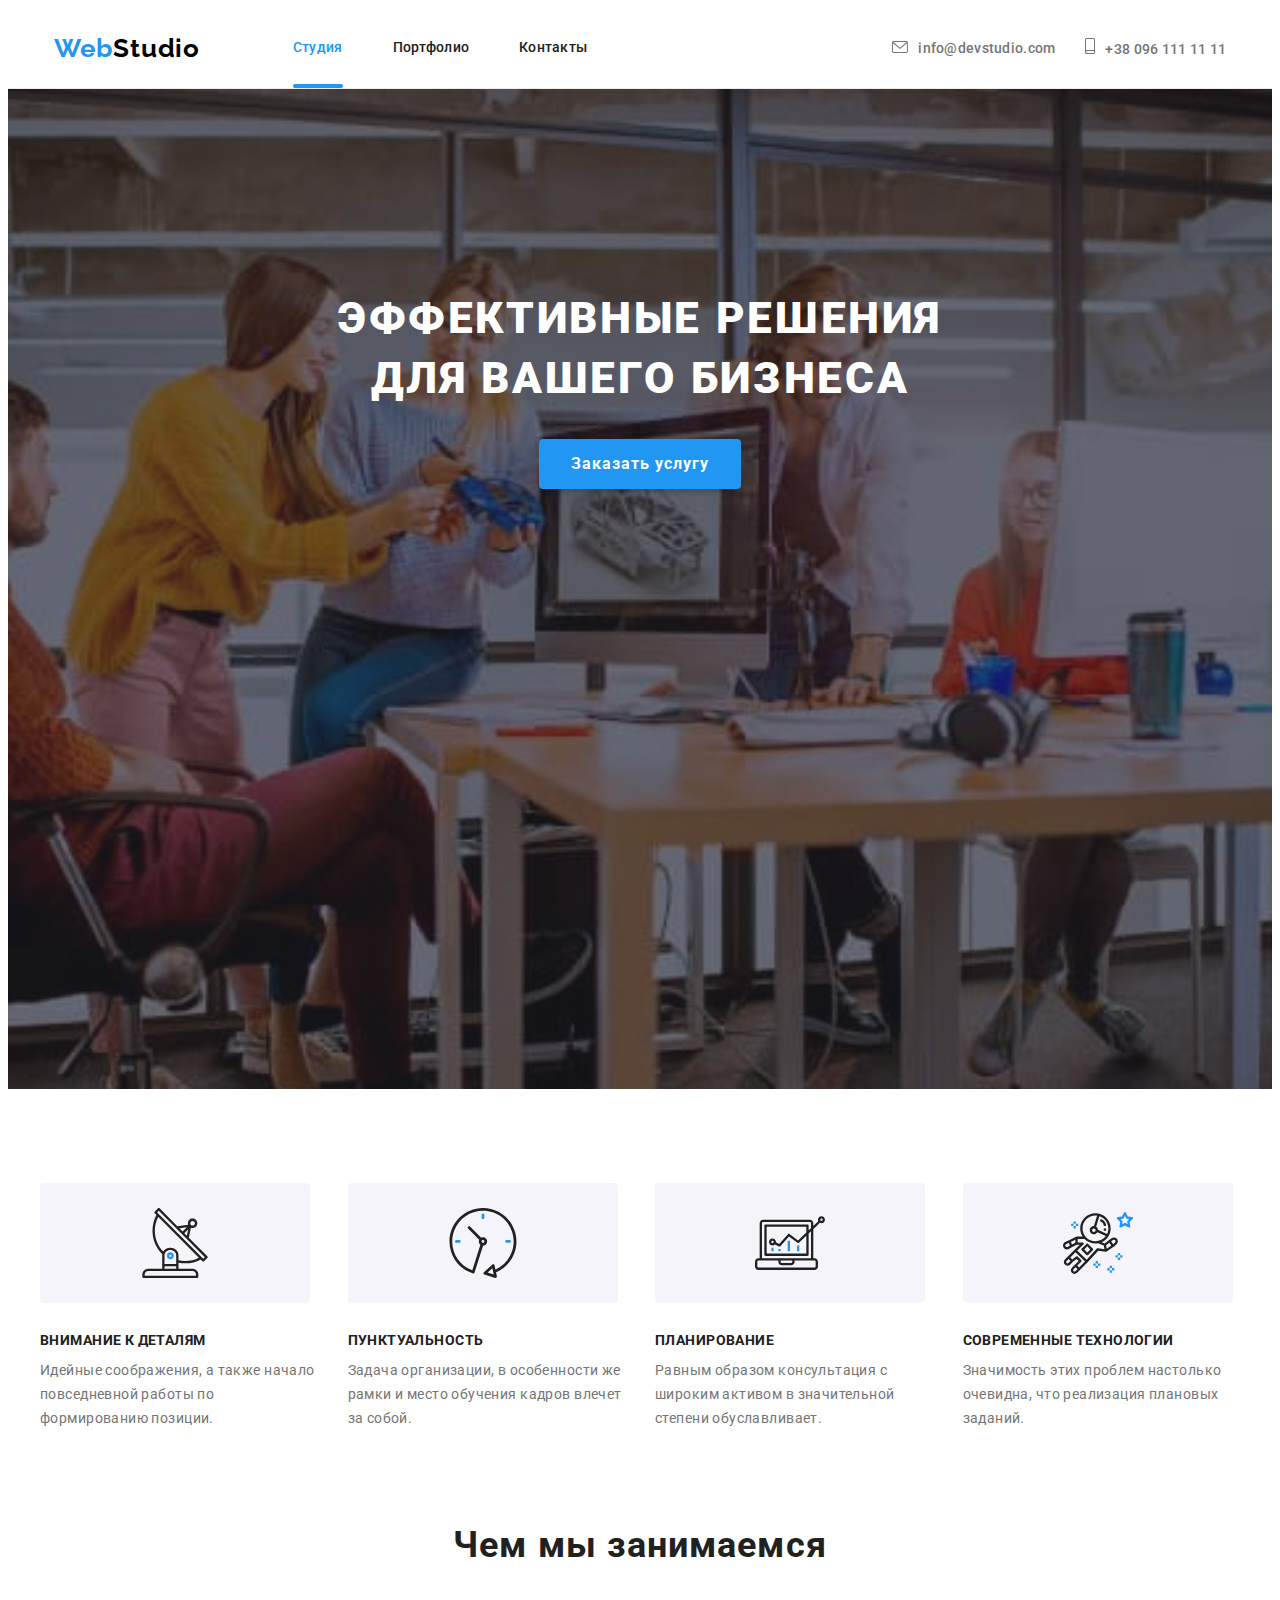
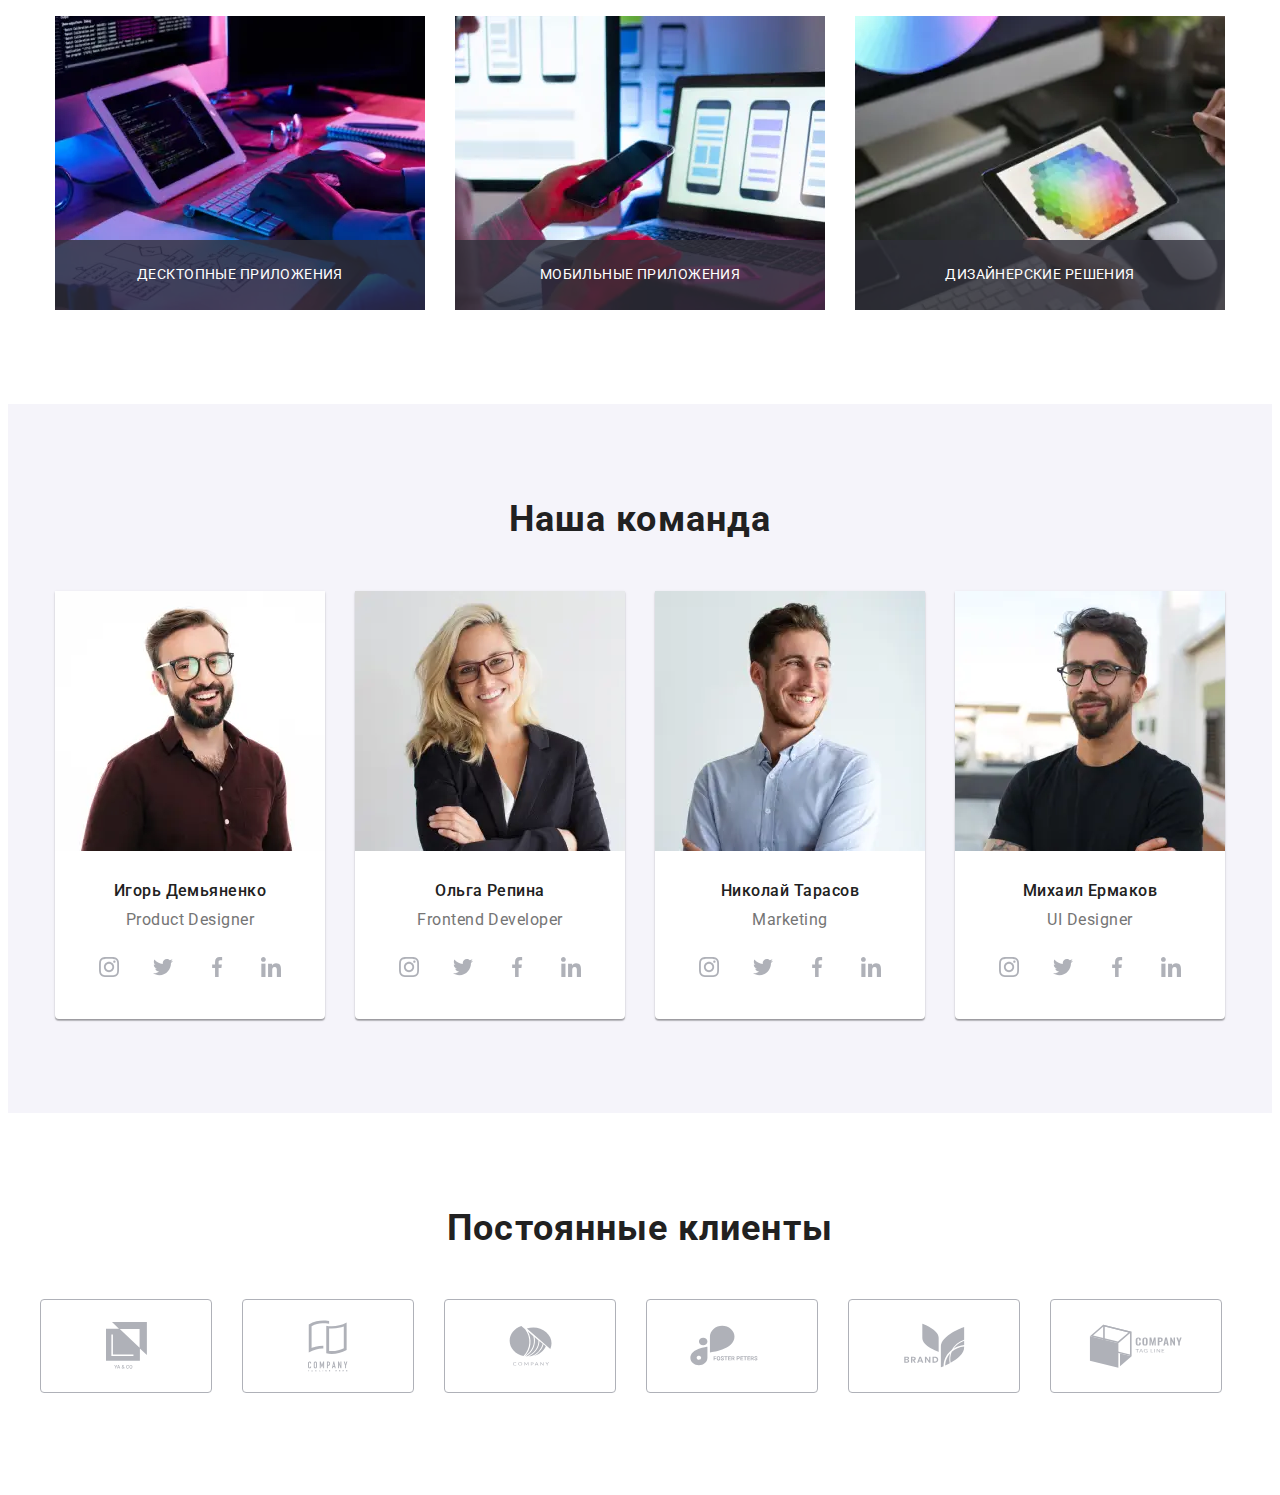
==== index.html @ 7f952da9 "Добавляет адаптационную верстку" ====
<!DOCTYPE html>
<html lang="ru">

<head>
    <meta charset="UTF-8">
    <meta http-equiv="X-UA-Compatible" content="IE=edge">
    <meta name="viewport" content="width=device-width, initial-scale=1.0">
    <title>Webstudio</title>
    <link rel="stylesheet" href="https://cdnjs.cloudflare.com/ajax/libs/modern-normalize/1.0.0/modern-normalize.min.css"
        integrity="sha512-ISS7cAi1PEhQ8jnbJpJZMd29NlhNj4AWYyLOSp2CE/CsHxTCu+r+t0D2yoJudVrd0/8fTVPUVDzY5Tvli75u/g=="
        crossorigin="anonymous" />
    <link rel="stylesheet" href="https://cdnjs.cloudflare.com/ajax/libs/animate.css/4.1.1/animate.min.css" />
    <link rel="preconnect" href="https://fonts.gstatic.com">
    <link
        href="https://fonts.googleapis.com/css2?family=Raleway:wght@700&family=Roboto:wght@400;500;700;900&display=swap"
        rel="stylesheet">
    <link rel="stylesheet" href="./css/main.min.css">
</head>

<body>
    <header class="header">
        <!-- Navigation section -->
        <div class="container header__container flex-component">
            <nav class="header__nav">
                <a class="logo header__logo header__logo_margin_right link" lang="en" href="./index.html">Web<span
                        class="header__logo_color">Studio</span></a>

                <ul class="menu flex-component list">
                    <li class="menu__item"><a class="menu__link link current" href="./index.html">Студия</a></li>
                    <li class="menu__item"><a class="menu__link link" href="./portfolio.html">Портфолио</a></li>
                    <li class="menu__item"><a class="menu__link link" href="">Контакты</a></li>
                </ul>
            </nav>
            <button type="button" class="header__mobile-menu-btn" data-menu-button>
                <svg class="header__mobile-menu-icon">
                    <use href="./images/icons.svg/symbol-defs.svg#icon-menu-mobl"></use>
                </svg>
            </button>

            <!-- Contact section -->
            <ul class="contacts header__contacts list">
                <li class="contacts__list"><a class="contacts__link header__contacts-link link"
                        href="mailto:info@devstudio.com">
                        <svg class="contacts__icon contacts__icon-email_size">
                            <use href="./images/icons.svg/symbol-defs.svg#envelope-icon"></use>
                        </svg>info@devstudio.com</a></li>
                <li class="contacts__list"><a class="contacts__link header__contacts-link link"
                        href="tel:+380961111111">
                        <svg class="contacts__icon contacts__icon-tel_size" width="10" height="16">
                            <use href="./images/icons.svg/symbol-defs.svg#smartphone"></use>
                        </svg>+38 096 111 11 11</a></li>
            </ul>
        </div>

        <!-- Mobile menu section -->
        <div class="mobile-menu" data-menu>
            <div class="container mobile-menu__container">
                <button type="button" class="mobile-menu__close-btn" data-menu-close>
                    <svg class="mobile-menu__icon-close">
                        <use href="./images/icons.svg/symbol-defs.svg#close-mobl-menu"></use>
                    </svg>
                </button>

                <ul class="mobile-menu__nav list">
                    <li class="mobile-menu__item"><a href=""
                            class="mobile-menu__link mobile-menu__link-current ">Студия</a></li>
                    <li class="mobile-menu__item"><a href="./portfolio.html" class="mobile-menu__link">Портфолио</a>
                    </li>
                    <li class="mobile-menu__item"><a href="" class="mobile-menu__link">Контакты</a></li>
                </ul>

                <ul class="mobile-menu__contacts list">
                    <li class="mobile-menu__contacts-item ">
                        <a href="tel:+380961111111" class="mobile-menu__contacts-link link">+38 096
                            111 11 11</a>
                    </li>
                    <li class="mobile-menu__contacts-item mobile-menu__email">
                        <a href="mailto:info@devstudio.com"
                            class="mobile-menu__contacts-link mobile-menu__email link">info@devstudio.com</a>
                    </li>
                </ul>

                <ul class="mobile-menu__social-list list">
                    <li class="mobile-menu__social-item">
                        <a href="" class="mobile-menu__social-links mobile-menu__instagram link">Instagram</a>
                    </li>
                    <li class="mobile-menu__social-item">
                        <a href="" class="mobile-menu__social-links mobile-menu__twitter link ">Twitter</a>
                    </li>
                    <li class="mobile-menu__social-item">
                        <a href="" class="mobile-menu__social-links mobile-menu__facebook link">Facebook</a>
                    </li>
                    <li class="mobile-menu__social-item">
                        <a href="" class="mobile-menu__social-links link">Linkedin</a>
                    </li>
                </ul>
            </div>
        </div>
    </header>

    <main>
        <!-- Hero section -->
        <section class="hero hero-background">
            <div class="container hero__container flex-component">
                <h1 class="hero__title">Эффективные решения для вашего бизнеса</h1>

                <button class="modal-btn buttons hero__modal-btn_margin_top" data-modal-open>Заказать услугу</button>
            </div>
        </section>

        <!-- Advantages section -->
        <section class="advantages section">
            <div class="container">
                <h2 class="visually-hidden">Преимущества</h2>

                <ul class="advantages__list  list">
                    <li class="advantages__item">
                        <div class="advantages__icon-box flex-component">
                            <svg class="advantages__icon">
                                <use href="./images/icons.svg/symbol-defs.svg#antenna-icon"></use>
                            </svg>
                        </div>

                        <h3 class="advantages__suptitle title_color">Внимание к деталям</h3>
                        <p class="advantages__text">Идейные соображения, а также начало повседневной работы по
                            формированию позиции.</p>
                    </li>
                    <li class="advantages__item">
                        <div class="advantages__icon-box flex-component">
                            <svg class="advantages__icon">
                                <use href="./images/icons.svg/symbol-defs.svg#clock"></use>
                            </svg>
                        </div>

                        <h3 class="advantages__suptitle title_color">Пунктуальность</h3>
                        <p class="advantages__text">Задача организации, в особенности же рамки и место обучения кадров
                            влечет за собой.</p>
                    </li>
                    <li class="advantages__item">
                        <div class="advantages__icon-box flex-component">
                            <svg class="advantages__icon">
                                <use href="./images/icons.svg/symbol-defs.svg#diagram"></use>
                            </svg>
                        </div>

                        <h3 class="advantages__suptitle title_color">Планирование</h3>
                        <p class="advantages__text">Равным образом консультация с широким активом в значительной степени
                            обуславливает.</p>
                    </li>
                    <li class="advantages__item">
                        <div class="advantages__icon-box flex-component">
                            <svg class="advantages__icon">
                                <use href="./images/icons.svg/symbol-defs.svg#astronaut"></use>
                            </svg>
                        </div>

                        <h3 class="advantages__suptitle title_color">Современные технологии</h3>
                        <p class="advantages__text">Значимость этих проблем настолько очевидна, что реализация плановых
                            заданий.</p>
                    </li>
                </ul>
            </div>
        </section>

        <!-- Task section -->
        <section class="task desktop-only task_padding_bottom">
            <div class="container">
                <h2 class="title title_color desktop-title">Чем мы занимаемся</h2>

                <ul class="task__list list">
                    <li class="task__item margins-right">
                        <picture>
                            <source srcset="./images/tasks/task-1.webp 1x, ./images/tasks/task-1@2x.webp 2x"
                                media="(min-width: 1200px)" type="image/webp">
                            <source srcset="./images/tasks/task-1.jpg 1x, ./images/tasks/task-1@2x.jpg 2x"
                                media="(min-width: 1200px)">
                                <img src="./images/tasks/task-1.jpg" alt="Чем мы занимаемся">
                        </picture>
                        
                        <div class="task__thumb flex-component">
                            <p class="task__thumb-description">Десктопные приложения</p>
                        </div>
                    </li>
                    <li class="task__item margins-right">
                        <picture>
                            <source srcset="./images/tasks/task-2.webp 1x, ./images/tasks/task-2@2x.webp 2x" media="(min-width: 1200px)"
                                type="image/webp">
                            <source srcset="./images/tasks/task-2.jpg 1x, ./images/tasks/task-2@2x.jpg 2x" media="(min-width: 1200px)">
                            <img src="./images/tasks/task-2.jpg" alt="Чем мы занимаемся">
                        </picture>
                        <div class="task__thumb flex-component">
                            <p class="task__thumb-description">Мобильные приложения</p>
                        </div>
                    </li>
                    <li class="task__item margins-right">
                        <picture>
                            <source srcset="./images/tasks/task-3.webp 1x, ./images/tasks/task-3@2x.webp 2x" media="(min-width: 1200px)"
                                type="image/webp">
                            <source srcset="./images/tasks/task-3.jpg 1x, ./images/tasks/task-3@2x.jpg 2x" media="(min-width: 1200px)">
                            <img src="./images/tasks/task-3.jpg" alt="Чем мы занимаемся">
                        </picture>
                        <div class="task__thumb flex-component">
                            <p class="task__thumb-description">Дизайнерские решения</p>
                        </div>
                    </li>
                </ul>
            </div>
        </section>

        <!-- Our team section -->
        <section class="team section">
            <div class="container">
                <h2 class="title title_color team__title_margin_botom desktop-title">Наша команда</h2>

                <ul class="team__list flex-component list">
                    <li class="team__item">
                        <picture>
                            <source srcset="./images/our-team/team-desktop-1.webp 1x, ./images/our-team/team-desktop-1@2x.webp 2x"
                                media="(min-width: 1200px)" type="image/webp">
                            <source srcset="./images/our-team/team-desktop-1.jpg 1x, ./images/our-team/team-desktop-1@2x.jpg 2x"
                                media="(min-width: 1200px)">
                            <source srcset="./images/our-team/team-tablet/team-tablet-1.webp 1x, ./images/our-team/team-tablet/team-tablet-1@2x.webp 2x"
                                media="(min-width: 768px)" type="image/webp">
                            <source srcset="./images/our-team/team-tablet/team-tablet-1.jpg 1x, ./images/our-team/team-tablet/team-tablet-1@2x.jpg 2x"
                                media="(min-width: 768px)">
                            <source srcset="./images/our-team/team-mobile/our-team-mobile-1.webp 1x, ./images/our-team/team-mobile/our-team-mobile-1@2x.webp 2x"
                                media="(min-width: 480px)" type="image/webp">
                            <source srcset="./images/our-team/team-mobile/our-team-mobile-1.jpg 1x, ./images/our-team/team-mobile/our-team-mobile-1@2x.jpg 2x"
                                media="(min-width: 480px)">
                            <img src="./images/our-team/team-desktop-1.jpg" class="team__picture-size" alt="Наша команда">
                        </picture>
                        <div class="team__card-description-box">
                            <h3 class="team__suptitle title_color team__text">Игорь Демьяненко</h3>
                            <p class="team__description team__text" lang="en">Product Designer</p>

                            <ul class="social-list team__social-list_margin flex-component">
                                <li class="social-list__item">
                                    <a href="" class="social-list__link flex-component link">
                                        <svg class="social-list__icon" width="20px" height="20px">
                                            <use href="./images/icons.svg/symbol-defs.svg#instagram"></use>
                                        </svg>
                                    </a>
                                </li>
                                <li class="social-list__item">
                                    <a href="" class="social-list__link flex-component link">
                                        <svg class="social-list__icon">
                                            <use href="./images/icons.svg/symbol-defs.svg#twitter"></use>
                                        </svg>
                                    </a>
                                </li>
                                <li class="social-list__item">
                                    <a href="" class="social-list__link flex-component link">
                                        <svg class="social-list__icon" width="20px" height="20px">
                                            <use href="./images/icons.svg/symbol-defs.svg#facebook"></use>
                                        </svg>
                                    </a>
                                </li>
                                <li class="social-list__item">
                                    <a href="" class="social-list__link flex-component link">
                                        <svg class="social-list__icon" width="20px" height="20px">
                                            <use href="./images/icons.svg/symbol-defs.svg#linkedin"></use>
                                        </svg>
                                    </a>
                                </li>
                            </ul>
                        </div>
                    </li>
                    <li class="team__item">
                        <picture>
                            <source srcset="./images/our-team/team-desktop-2.webp 1x, ./images/our-team/team-desktop-2@2x.webp 2x"
                                media="(min-width: 1200px)" type="image/webp">
                            <source srcset="./images/our-team/team-desktop-2.jpg 1x, ./images/our-team/team-desktop-2@2x.jpg 2x"
                                media="(min-width: 1200px)">
                            <source
                                srcset="./images/our-team/team-tablet/team-tablet-2.webp 1x, ./images/our-team/team-tablet/team-tablet-2@2x.webp 2x"
                                media="(min-width: 768px)" type="image/webp">
                            <source
                                srcset="./images/our-team/team-tablet/team-tablet-2.jpg 1x, ./images/our-team/team-tablet/team-tablet-2@2x.jpg 2x"
                                media="(min-width: 768px)">
                            <source
                                srcset="./images/our-team/team-mobile/our-team-mobile-2.webp 1x, ./images/our-team/team-mobile/our-team-mobile-2@2x.webp 2x"
                                media="(min-width: 480px)" type="image/webp">
                            <source
                                srcset="./images/our-team/team-mobile/our-team-mobile-2.jpg 1x, ./images/our-team/team-mobile/our-team-mobile-2@2x.jpg 2x"
                                media="(min-width: 480px)">
                            <img src="./images/our-team/team-desktop-2.jpg" class="team__picture-size" alt="Наша команда">
                        </picture>
                        <div class="team__card-description-box">
                            <h3 class="team__suptitle title_color team__text">Ольга Репина</h3>
                            <p class="team__description team__text" lang="en">Frontend Developer</p>

                            <ul class="social-list team__social-list_margin flex-component">
                                <li class="social-list__item">
                                    <a href="" class="social-list__link flex-component link">
                                        <svg class="social-list__icon" width="20px" height="20px">
                                            <use href="./images/icons.svg/symbol-defs.svg#instagram"></use>
                                        </svg>
                                    </a>
                                </li>
                                <li class="social-list__item">
                                    <a href="" class="social-list__link flex-component link">
                                        <svg class="social-list__icon">
                                            <use href="./images/icons.svg/symbol-defs.svg#twitter"></use>
                                        </svg>
                                    </a>
                                </li>
                                <li class="social-list__item">
                                    <a href="" class="social-list__link flex-component linkk">
                                        <svg class="social-list__icon" width="20px" height="20px">
                                            <use href="./images/icons.svg/symbol-defs.svg#facebook"></use>
                                        </svg>
                                    </a>
                                </li>
                                <li class="social-list__item">
                                    <a href="" class="social-list__link flex-component link">
                                        <svg class="social-list__icon" width="20px" height="20px">
                                            <use href="./images/icons.svg/symbol-defs.svg#linkedin"></use>
                                        </svg>
                                    </a>
                                </li>
                            </ul>
                        </div>
                    </li>
                    <li class="team__item">
                        <picture>
                            <source srcset="./images/our-team/team-desktop-3.webp 1x, ./images/our-team/team-desktop-3@2x.webp 2x"
                                media="(min-width: 1200px)" type="image/webp">
                            <source srcset="./images/our-team/team-desktop-3.jpg 1x, ./images/our-team/team-desktop-3@2x.jpg 2x"
                                media="(min-width: 1200px)">
                            <source
                                srcset="./images/our-team/team-tablet/team-tablet-3.webp 1x, ./images/our-team/team-tablet/team-tablet-3@2x.webp 2x"
                                media="(min-width: 768px)" type="image/webp">
                            <source
                                srcset="./images/our-team/team-tablet/team-tablet-3.jpg 1x, ./images/our-team/team-tablet/team-tablet-3@2x.jpg 2x"
                                media="(min-width: 768px)">
                            <source
                                srcset="./images/our-team/team-mobile/our-team-mobile-3.webp 1x, ./images/our-team/team-mobile/our-team-mobile-3@2x.webp 2x"
                                media="(min-width: 480px)" type="image/webp">
                            <source
                                srcset="./images/our-team/team-mobile/our-team-mobile-3.jpg 1x, ./images/our-team/team-mobile/our-team-mobile-3@2x.jpg 2x"
                                media="(min-width: 480px)">
                            <img src="./images/our-team/team-desktop-3.jpg" class="team__picture-size" alt="Наша команда">
                        </picture>
                        <div class="team__card-description-box">
                            <h3 class="team__suptitle title_color team__text">Николай Тарасов</h3>
                            <p class="team__description team__text" lang="en">Marketing</p>

                            <ul class="social-list team__social-list_margin flex-component">
                                <li class="social-list__item">
                                    <a href="" class="social-list__link flex-component link">
                                        <svg class="social-list__icon" width="20px" height="20px">
                                            <use href="./images/icons.svg/symbol-defs.svg#instagram"></use>
                                        </svg>
                                    </a>
                                </li>
                                <li class="social-list__item">
                                    <a href="" class="social-list__link flex-component link">
                                        <svg class="social-list__icon">
                                            <use href="./images/icons.svg/symbol-defs.svg#twitter"></use>
                                        </svg>
                                    </a>
                                </li>
                                <li class="social-list__item">
                                    <a href="" class="social-list__link flex-component linkk">
                                        <svg class="social-list__icon" width="20px" height="20px">
                                            <use href="./images/icons.svg/symbol-defs.svg#facebook"></use>
                                        </svg>
                                    </a>
                                </li>
                                <li class="social-list__item">
                                    <a href="" class="social-list__link flex-component link">
                                        <svg class="social-list__icon" width="20px" height="20px">
                                            <use href="./images/icons.svg/symbol-defs.svg#linkedin"></use>
                                        </svg>
                                    </a>
                                </li>
                            </ul>
                        </div>
                    </li>
                    <li class="team__item">
                        <picture>
                            <source srcset="./images/our-team/team-desktop-4.webp 1x, ./images/our-team/team-desktop-4@2x.webp 2x"
                                media="(min-width: 1200px)" type="image/webp">
                            <source srcset="./images/our-team/team-desktop-4.jpg 1x, ./images/our-team/team-desktop-4@2x.jpg 2x"
                                media="(min-width: 1200px)">
                            <source
                                srcset="./images/our-team/team-tablet/team-tablet-4.webp 1x, ./images/our-team/team-tablet/team-tablet-4@2x.webp 2x"
                                media="(min-width: 768px)" type="image/webp">
                            <source
                                srcset="./images/our-team/team-tablet/team-tablet-4.jpg 1x, ./images/our-team/team-tablet/team-tablet-4@2x.jpg 2x"
                                media="(min-width: 768px)">
                            <source
                                srcset="./images/our-team/team-mobile/our-team-mobile-4.webp 1x, ./images/our-team/team-mobile/our-team-mobile-4@2x.webp 2x"
                                media="(min-width: 480px)" type="image/webp">
                            <source
                                srcset="./images/our-team/team-mobile/our-team-mobile-4.jpg 1x, ./images/our-team/team-mobile/our-team-mobile-4@2x.jpg 2x"
                                media="(min-width: 480px)">
                            <img src="./images/our-team/team-desktop-4.jpg" class="team__picture-size" alt="Наша команда">
                        </picture>
                        <div class="team__card-description-box">
                            <h3 class="team__suptitle title_color team__text">Михаил Ермаков</h3>
                            <p class="team__description team__text" lang="en">UI Designer</p>

                            <ul class="social-list team__social-list_margin flex-component">
                                <li class="social-list__item">
                                    <a href="" class="social-list__link flex-component link">
                                        <svg class="social-list__icon" width="20px" height="20px">
                                            <use href="./images/icons.svg/symbol-defs.svg#instagram"></use>
                                        </svg>
                                    </a>
                                </li>
                                <li class="social-list__item">
                                    <a href="" class="social-list__link flex-component link">
                                        <svg class="social-list__icon">
                                            <use href="./images/icons.svg/symbol-defs.svg#twitter"></use>
                                        </svg>
                                    </a>
                                </li>
                                <li class="social-list__item">
                                    <a href="" class="social-list__link flex-component linkk">
                                        <svg class="social-list__icon" width="20px" height="20px">
                                            <use href="./images/icons.svg/symbol-defs.svg#facebook"></use>
                                        </svg>
                                    </a>
                                </li>
                                <li class="social-list__item">
                                    <a href="" class="social-list__link flex-component link">
                                        <svg class="social-list__icon" width="20px" height="20px">
                                            <use href="./images/icons.svg/symbol-defs.svg#linkedin"></use>
                                        </svg>
                                    </a>
                                </li>
                            </ul>
                        </div>
                    </li>
                </ul>
            </div>
        </section>

        <!-- Client section -->
        <section class="clients container section">
            <h2 class="title title_color desktop-title">Постоянные клиенты</h2>

            <ul class="clients__list clients__list_margin list">
                <li class="clients__item">
                    <a href="" class="clients__link link flex-component">
                        <svg class="clients__icon" width="41" height="47">
                            <use href="./images/icons.svg/symbol-defs.svg#company-1"></use>
                        </svg>
                    </a>
                </li>
                <li class="clients__item">
                    <a href="" class="clients__link link flex-component">
                        <svg class="clients__icon" width="40" height="52">
                            <use href="./images/icons.svg/symbol-defs.svg#company-2"></use>
                        </svg>
                    </a>
                </li>
                <li class="clients__item">
                    <a href="" class="clients__link link flex-component">
                        <svg class="clients__icon" width="43" height="41">
                            <use href="./images/icons.svg/symbol-defs.svg#company-3"></use>
                        </svg>
                    </a>
                </li>
                <li class="clients__item">
                    <a href="" class="clients__link link flex-component">
                        <svg class="clients__icon" width="84" height="41">
                            <use href="./images/icons.svg/symbol-defs.svg#company-4"></use>
                        </svg>
                    </a>
                </li>
                <li class="clients-item">
                    <a href="" class="clients__link link flex-component">
                        <svg class="clients__icon" width="63" height="45">
                            <use href="./images/icons.svg/symbol-defs.svg#company-5"></use>
                        </svg>
                    </a>
                </li>
                <li class="clients-item">
                    <a href="" class="clients__link link flex-component">
                        <svg class="clients__icon" width="94" height="44">
                            <use href="./images/icons.svg/symbol-defs.svg#company-6"></use>
                        </svg>
                    </a>
                </li>
            </ul>
        </section>

    </main>

    <!-- <footer class="footer section container">
        <div class="footer__container">
            <div class="footer__address-section">
                <a class="logo footer__logo link" lang="en" href="./index.html">Web<span
                        class="footer__logo_color">Studio</span></a> -->

    <!-- Address section -->
    <!-- <address class="footer__address-box">
                    <p class="footer__address-text">г. Киев, пр-т Леси Украинки, 26</p>

                    <ul class="footer__address-list list">
                        <li class="footer__address-item">
                            <a class="contacts__link footer__contact-links link"
                                href="mailto:info@devstudio.com">info@devstudio.com</a>
                        </li>
                        <li class="footer__address-item">
                            <a class="contacts__link footer__contact-links link" href="tel:+380961111111">+38 096 111 11
                                11</a>
                        </li>
                    </ul>
                </address>
            </div> -->

    <!-- Social links -->
    <!-- <div class="footer__social">
                <p class="footer__box-text">Присоединяйтесь</p>

                <ul class="social-list footer__social-list_margins flex-component list">
                    <li class="social-list__item">
                        <a href="" class="social-list__link footer__social-link_bgcolor flex-component link">
                            <svg class="social-list__icon footer__social-icon_color">
                                <use href="./images/icons.svg/symbol-defs.svg#instagram" width="20px" height="20px">
                                </use>
                            </svg>
                        </a>
                    </li>
                    <li class="social-list__item">
                        <a href="" class="social-list__link footer__social-link_bgcolor flex-component link">
                            <svg class="social-list__icon footer__social-icon_color">
                                <use href="./images/icons.svg/symbol-defs.svg#twitter" width="20px" height="20px"></use>
                            </svg>
                        </a>
                    </li>
                    <li class="social-list__item">
                        <a href="" class="social-list__link footer__social-link_bgcolor flex-component link">
                            <svg class="social-list__icon footer__social-icon_color">
                                <use href="./images/icons.svg/symbol-defs.svg#facebook" width="20px" height="20px">
                                </use>
                            </svg>
                        </a>
                    </li>
                    <li class="social-list__item">
                        <a href="" class="social-list__link footer__social-link_bgcolor flex-component link">
                            <svg class="social-list__icon footer__social-icon_color">
                                <use href="./images/icons.svg/symbol-defs.svg#linkedin" width="20px" height="20px">
                                </use>
                            </svg>
                        </a>
                    </li>
                </ul>
            </div>

            <div>
                <p class="footer__box-text">Подпишитесь на рассылку</p>

                <form method="POST" class="mailing-form">
                    <input type="email" class="mailing-form__input" placeholder="E-mail">
                    <button type="submit" class="modal-btn buttons mailing-form__button flex-component">
                        Подписаться
                        <svg class="mailing-form__icon" width="24" height="24">
                            <use href="./images/icons.svg/symbol-defs.svg#icon-send"></use>
                        </svg></button>
                </form>
            </div>
        </div>
    </footer> -->

    <!-- Modal Window -->
    <!-- <div class="backdrop is-hidden" data-modal>
        <div class="modal flex-component">
            <button type="button" class="modal__close flex-component" data-modal-close>
                <svg class="modal__close-icon" width="11" height="11">
                    <use href="./images/icons.svg/symbol-defs.svg#icon-close"></use>
                </svg>
            </button>

            <form method="POST" class="contact-form">
                <p class="contact-form__title">Оставьте свои данные, мы вам перезвоним</p>

                <label for="user-name" class="contact-form__label">Имя</label>
                <span class="contact-form__input-wrapper">
                    <input type="text" name="user-name" class="contact-form__input" id="user-name" minlength="2">
                    <svg class="contact-form__icon" width="18" height="18">
                        <use href="./images/icons.svg/symbol-defs.svg#icon-person-black"></use>
                    </svg>
                </span>

                <label for="user-tel" class="contact-form__label">Телефон</label>
                <span class="contact-form__input-wrapper">
                    <input type="tel" name="user-tel" class="contact-form__input" id="user-tel">
                    <svg class="contact-form__icon" width="18" height="18">
                        <use href="./images/icons.svg/symbol-defs.svg#icon-phone-black"></use>
                    </svg>
                </span>

                <label for="user-email" class="contact-form__label">Почта</label>
                <span class="contact-form__input-wrapper">
                    <input type="email" name="user-email" class="contact-form__input" id="user-email" required>
                    <svg class="contact-form__icon" width="18" height="18">
                        <use href="./images/icons.svg/symbol-defs.svg#icon-email-black"></use>
                    </svg>
                </span>

                <label for="user-comment" class="contact-form__label">Комментарий</label>

                <textarea name="user-comment" class="contact-form__textarea" id="user-comment"
                    placeholder="Введите текст"></textarea>

                <label for="checkbox-policy" class="contact-form__checkbox-policy flex-component">
                    <input type="checkbox" class="contact-form__checkbox-input visually-hidden" name="user-policy"
                        value="agree" id="checkbox-policy" required />

                    <svg class="contact-form__checkbox-icon" width="16" height="15">
                        <use href="./images/icons.svg/symbol-defs.svg#icon-box-black"></use>
                    </svg>
                    <svg class="contact-form__checkbox-icon-check" width="16" height="15">
                        <use href="./images/icons.svg/symbol-defs.svg#icon-check"></use>
                    </svg>
                    Соглашаюсь с рассылкой и принимаю &nbsp;<a class="contact-form__checkbox-policy-link"
                        href="">Условия договора</a>
                </label>

                <button type="submit" class="modal-btn buttons contact-form__button">Отправить</button>
            </form>
        </div>
    </div> -->

    <script src="./js/modal.js"></script>
    <script src="./js/mobile-menu.js"></script>
</body>

</html>
---- css/main.min.css ----
:root{--primary-font: "Roboto", sans-serif;--secondary-font: "Raleway", sans-serif;--main-font-size: 14px;--secondary-font-size: 16px;--primary-text-color: #212121;--secondary-text-color: #757575;--h1-button-text-color: #ffffff;--accent-color: #2196f3;--background-color: #e5e5e5;--hero-footer-background: #2f303a;--radio-button-section-background: #f5f4fa;--border-color: #eeeeee;--icon-color: #afb1b8;--footer-contact-link-color: rgba(255, 255, 255, 0.6);--logo-top-color: #000000;--header-border-color: #ececec;--button-shadow: 0px 4px 4px rgba(0, 0, 0, 0.15);--transition-cubic: cubic-bezier(0.4, 0, 0.2, 1)}.visually-hidden{position:absolute !important;clip:rect(1px 1px 1px 1px);clip:rect(1px, 1px, 1px, 1px);padding:0 !important;border:0 !important;height:1px !important;width:1px !important;overflow:hidden}h1,h2,h3,h4,h5,h6,p{margin-top:0;margin-bottom:0}ul,ol{margin-bottom:0;margin-top:0;padding-left:0}img{display:block;max-width:100%;height:auto}.list{list-style-type:none}.link{text-decoration:none}body{font-family:var(--primary-font);font-size:var(--main-font-size);color:var(--background-color)}.flex-component{display:flex;align-items:center;justify-content:center}.margins-right:not(:last-child){margin-right:30px}.container{padding-left:15px;padding-right:15px}@media screen and (min-width: 480px){.container{width:480px;margin:0 auto}}@media screen and (min-width: 768px){.container{width:768px}}@media screen and (min-width: 1200px){.container{width:1200px}}.section{padding-top:60px;padding-bottom:60px}@media screen and (min-width: 1200px){.section{padding-top:94px;padding-bottom:94px}}.backdrop{position:fixed;left:0px;top:0px;width:100vw;height:100vh;background:rgba(0,0,0,.2);z-index:100;transition:opacity 250ms var(--transition-cubic),visibility 250ms var(--transition-cubic)}.backdrop.is-hidden{opacity:0;visibility:hidden;pointer-events:none}.logo{font-size:24px;line-height:1.17;font-weight:700;font-family:var(--secondary-font);letter-spacing:.03em;color:var(--accent-color)}@media screen and (min-width: 1200px){.logo{font-size:26px;line-height:1.19;font-weight:700}}.mobile-menu{position:fixed;top:0;left:0;width:100vw;height:100vw;overflow:auto;background-color:var(--h1-button-text-color);padding:48px 83px 48px 40px;opacity:0;visibility:hidden;pointer-events:none}.mobile-menu__close-btn{position:absolute;top:10px;right:15px;width:40px;height:40px;border:none;background-color:transparent;padding:11px}.mobile-menu__close-btn:hover,.mobile-menu__close-btn:focus{fill:var(--logo-top-color)}.mobile-menu.is-open{opacity:1;visibility:visible;pointer-events:auto}.mobile-menu__icon-close{width:18px;height:18px}.mobile-menu__link{font-weight:500;font-size:40px;line-height:1.17;letter-spacing:.02rem;color:var(--primary-text-color);text-decoration:none}.mobile-menu__link:hover,.mobile-menu__link:focus{color:var(--accent-color)}.mobile-menu__link-current{font-weight:500;font-size:40px;line-height:1.17;letter-spacing:.02rem;color:var(--accent-color)}.mobile-menu__item:not(:last-child){margin-bottom:33px}.mobile-menu__contacts{margin-top:302px}.mobile-menu__contacts-link{font-weight:500;font-size:34px;line-height:1.17;letter-spacing:.02rem;color:var(--secondary-text-color)}.mobile-menu__contacts-link:hover,.mobile-menu__contacts-link:focus{color:var(--accent-color)}.mobile-menu__email{margin-top:32px}.mobile-menu__email{font-size:24px;line-height:1.16;letter-spacing:.02rem;margin-bottom:64px;color:var(--secondary-text-color)}.mobile-menu__social-list{display:flex}.mobile-menu__social-item:not(:last-child){margin-right:20px}.mobile-menu__social-item:not(:last-child) :not(:last-child):after{position:absolute;content:"yyy";width:22px;border:1px solid rgba(33,33,33,.2);transform:rotate(90deg)}.mobile-menu__social-links{position:relative;font-weight:500;font-size:18px;line-height:1.22;letter-spacing:.02rem;text-decoration:none;color:var(--accent-color)}.mobile-menu__social-links:not(:last-child):after{position:absolute;content:"";width:22px;top:10px;border:1px solid rgba(33,33,33,.2);transform:rotate(90deg)}@media screen and (min-width: 768px){.mobile-menu{display:none}}.buttons{font-family:inherit;font-size:var(--secondary-font-size);border-radius:4px;transition:color 250ms var(--transition-cubic)}.buttons:hover,.buttons:focus{color:var(--accent-color)}.modal-btn{font-size:16px;line-height:1.94;font-weight:700;font-weight:bold;line-height:1.88;letter-spacing:.06em;padding:10px 32px;border-radius:4px;color:var(--h1-button-text-color);background:var(--accent-color);box-shadow:var(--button-shadow);border:none}.modal-btn:hover{cursor:pointer}.contact-form{display:flex;flex-direction:column;padding:40px}.contact-form__title{font-size:20px;line-height:1.15;font-weight:700;text-align:center;letter-spacing:.03em;color:var(--primary-text-color)}.contact-form__label{font-size:12px;line-height:1.17;font-weight:400;letter-spacing:.01em;margin-top:10px;color:var(--secondary-text-color)}.contact-form__input-wrapper{position:relative;display:block;margin-top:4px}.contact-form__input{width:100%;height:40px;padding-left:42px;border:1px solid rgba(33,33,33,.2);border-radius:4px}.contact-form .contact-form__input:focus{border:1px solid var(--accent-color);outline:none}.contact-form__icon{position:absolute;display:block;top:50%;left:12px;width:18px;height:18px;fill:var(--primary-text-color);transform:translateY(-50%)}.contact-form__input:focus+.contact-form__icon{fill:var(--accent-color)}.contact-form__textarea{width:100%;height:120px;padding:12px 16px;margin-top:4px;border:1px solid rgba(33,33,33,.2);border-radius:4px;resize:none}.contact-form__textarea:focus{border:1px solid var(--accent-color);outline:none}.contact-form__textarea:focus::-moz-placeholder{line-height:1.14;letter-spacing:.01em;color:rgba(117,117,117,.5)}.contact-form__textarea:focus:-ms-input-placeholder{line-height:1.14;letter-spacing:.01em;color:rgba(117,117,117,.5)}.contact-form__textarea:focus::placeholder{line-height:1.14;letter-spacing:.01em;color:rgba(117,117,117,.5)}.contact-form__checkbox-policy{position:relative;line-height:1.7;letter-spacing:.03em;margin-top:20px;margin-left:0;color:var(--secondary-text-color);cursor:pointer}.contact-form__checkbox-icon{width:16px;height:15px;margin-right:7px;fill:var(--primary-text-color);transition:fill 250ms var(--transition-cubic)}.contact-form__checkbox-policy:hover .contact-form__checkbox-icon{fill:var(--accent-color)}.contact-form__checkbox-icon-check{position:absolute;width:16px;height:15px;left:7px;opacity:0;fill:var(--h1-button-text-color);transition:opacity 250ms var(--transition-cubic)}.contact-form__checkbox-input:checked~.contact-form__checkbox-icon-check{fill:var(--accent-color);opacity:1;outline-color:var(--accent-color)}.contact-form__checkbox-policy-link{line-height:1.17;letter-spacing:.03em;-webkit-text-decoration-line:underline;text-decoration-line:underline;color:var(--accent-color)}.contact-form__button{align-self:center;margin-top:30px}.modal{position:absolute;top:50%;left:50%;width:528px;height:581px;transform:translate(-50%, -50%);background-color:var(--h1-button-text-color);box-shadow:0px 1px 3px rgba(0,0,0,.12),0px 1px 1px rgba(0,0,0,.14),0px 2px 1px rgba(0,0,0,.2);border-radius:4px}.modal__close{position:absolute;top:8px;right:8px;width:30px;height:30px;border-radius:50%;background-color:transparent;cursor:pointer;border:1px solid rgba(0,0,0,.1);transition:fill 250ms var(--transition-cubic)}.modal__close:hover,.modal__close:focus{fill:var(--accent-color)}@media screen and (min-width: 1200px){.contacts__list:not(:last-child){margin-right:30px}}.contacts__link{font-size:14px;line-height:1.14;font-weight:500;transition:color 250ms var(--transition-cubic),fill 250ms var(--transition-cubic)}.contacts__link:hover,.contacts__link:focus{color:var(--accent-color)}.social-list__item{display:flex;justify-content:space-between;align-items:center}.social-list__item:not(:last-child){margin-right:10px}.social-list__link{width:44px;height:44px;border-radius:50%;transition:background-color 250ms var(--transition-cubic)}.social-list__link:hover,.social-list__link:focus{background-color:var(--accent-color)}.social-list__icon{width:20px;height:20px;fill:var(--icon-color);transition:fill 250ms var(--transition-cubic)}.social-list__link:hover .social-list__icon,.social-list__link:focus .social-list__icon{fill:var(--h1-button-text-color)}.title{font-size:28px;line-height:1.18;font-weight:700;letter-spacing:.03em;text-align:center}.title_color{color:var(--primary-text-color)}@media screen and (min-width: 1200px){.desktop-title{font-size:36px;line-height:1.17;font-weight:700}}.mailing-form{margin-top:20px;position:relative}@media screen and (max-width: 1199px){.mailing-form{flex-direction:column}}.mailing-form__input{width:450px;padding:15px 16px;color:var(--h1-button-text-color);background-color:var(--hero-footer-background);border:1px solid rgba(255,255,255,.3);filter:drop-shadow(0px 4px 4px rgba(0, 0, 0, 0.15));border-radius:4px}.mailing-form__input::-moz-placeholder{font-size:16px;line-height:1.25;font-weight:400;letter-spacing:.03em;color:rgba(255,255,255,.6)}.mailing-form__input:-ms-input-placeholder{font-size:16px;line-height:1.25;font-weight:400;letter-spacing:.03em;color:rgba(255,255,255,.6)}.mailing-form__input::placeholder{font-size:16px;line-height:1.25;font-weight:400;letter-spacing:.03em;color:rgba(255,255,255,.6)}@media screen and (min-width: 1200px){.mailing-form__input{width:358px;height:50px}}@media screen and (min-width: 1200px){.mailing-form__input{margin-right:12px}}.mailing-form__button{padding:10px 28px}@media screen and (max-width: 1199px){.mailing-form__button{margin-top:20px}}.mailing-form__icon{width:24px;height:24px;margin-left:10px;fill:var(--h1-button-text-color)}.header{border-bottom:1px solid var(--header-border-color);background-color:var(--h1-button-text-color)}.header__mobile-menu-btn{width:40px;height:40px;background-color:transparent;border:none;padding:12px 8px}@media screen and (min-width: 768px){.header__mobile-menu-btn{display:none}}.header__mobile-menu-icon{width:20px;height:16px;fill:var(--logo-top-color)}.header__mobile-menu-icon:hover,.header__mobile-menu-icon:focus{fill:var(--accent-text-color)}@media screen and (max-width: 767px){.header__container{justify-content:space-between;padding-top:10px;padding-bottom:10px}}.header__nav{display:flex;align-items:center}.header__logo_color{color:var(--logo-top-color)}.header__logo_margin_right{margin-right:88px}@media screen and (min-width: 1200px){.header__logo_margin_right{margin-right:93px}}.header__contacts-link{letter-spacing:.02em;color:var(--secondary-text-color)}@media(min-width: 768px)and (max-width: 1199px){.header__contacts-link{font-size:12px;line-height:1.17}}@media screen and (max-width: 767px){.menu{display:none}}@media screen and (min-width: 767px){.menu{margin-right:84px}}@media screen and (min-width: 1200px){.menu{margin-right:305px}}.menu__item:not(:last-child){margin-right:50px}.menu__item .link.current{color:var(--accent-color)}.menu__link{position:relative;display:block;font-weight:500;line-height:1.14;letter-spacing:.02em;padding:32px 0;color:var(--primary-text-color);transition:color 250ms var(--transition-cubic)}.menu__link:hover,.menu__link:focus{color:var(--accent-color)}.menu__link.current::after{content:"";position:absolute;display:block;width:100%;height:4px;margin-top:28px;background-color:var(--accent-color);border-radius:2px}.header__contacts{display:none}@media screen and (min-width: 768px){.header__contacts{display:block}}@media screen and (min-width: 1200px){.header__contacts{display:flex;justify-content:center;align-items:center}}.contacts__icon{margin-right:8px;fill:currentColor}@media screen and (min-width: 1200px){.contacts__icon{margin-right:10px}}.contacts__icon-email_size{width:14px;height:10px}@media screen and (min-width: 1200px){.contacts__icon-email_size{width:16px;height:12px}}.contacts__icon-tel_size{width:10px;height:14px}@media screen and (min-width: 1200px){.contacts__icon-tel_size{width:10px;height:16px}}.contacts__link:hover .contacts__icon,.contacts__link:focus .contacts__icon{fill:var(--accent-color)}.hero{background:var(--hero-footer-background)}.hero__container{flex-direction:column}.hero-background{min-width:280px;height:400px;margin-left:auto;margin-right:auto;padding-top:118px;padding-bottom:118px;background-image:linear-gradient(rgba(47, 48, 58, 0.4), rgba(47, 48, 58, 0.4)),url(../images/hero-bg/hero-image-mob.jpg);background-repeat:no-repeat;background-position:center;background-size:cover}@media(min-device-pixel-ratio: 2),(-webkit-min-device-pixel-ratio: 2),(min-resolution: 192dpi),(min-resolution: 2dppx){.hero-background{background-image:linear-gradient(HeroBackgroundGradient, rgba(47, 48, 58, 0.4)),url("../images/hero-bg/hero-image-mob@2x.jpg")}}@media screen and (min-width: 768px){.hero-background{background-image:linear-gradient(HeroBackgroundGradient, rgba(47, 48, 58, 0.4)),url("../images/hero-bg/hero-image-tablet.jpg");height:400px}}@media(min-device-pixel-ratio: 2)and (min-width: 768px),(-webkit-min-device-pixel-ratio: 2)and (min-width: 768px),(min-resolution: 192dpi)and (min-width: 768px),(min-resolution: 2dppx)and (min-width: 768px){.hero-background{background-image:linear-gradient(HeroBackgroundGradient, rgba(47, 48, 58, 0.4)),url("../images/hero-bg/hero-image-tablet@2x.jpg")}}@media screen and (min-width: 1200px){.hero-background{background-image:linear-gradient(HeroBackgroundGradient, rgba(47, 48, 58, 0.4)),url("../images/hero-bg/hero-image-desktop.jpg");height:600px;max-width:1600px;padding-top:200px;padding-bottom:200px}}@media(min-device-pixel-ratio: 2)and (min-width: 1200px),(-webkit-min-device-pixel-ratio: 2)and (min-width: 1200px),(min-resolution: 192dpi)and (min-width: 1200px),(min-resolution: 2dppx)and (min-width: 1200px){.hero-background{background-image:linear-gradient(HeroBackgroundGradient, rgba(47, 48, 58, 0.4)),url("../images/hero-bg/hero-image-desktop@2x.jpg")}}.hero__title{font-size:26px;line-height:1.62;font-weight:900;text-align:center;letter-spacing:.06em;text-transform:uppercase;color:var(--h1-button-text-color)}@media screen and (min-width: 1200px){.hero__title{font-size:44px;line-height:1.36;font-weight:900;width:696px;margin:0 auto}}.hero__modal-btn_margin_top{margin-top:30px}.advantages__list{display:flex;flex-wrap:wrap}@media screen and (min-width: 768px){.advantages__list{margin-right:-30px;margin-bottom:-30px}}@media screen and (max-width: 767px){.advantages__item:not(:last-child){margin-bottom:30px}}@media screen and (min-width: 768px){.advantages__item{margin-right:30px;margin-bottom:30px}}@media screen and (min-width: 768px){.advantages__item{flex-wrap:wrap;flex-basis:calc((100% - 60px) / 2)}}@media screen and (min-width: 1200px){.advantages__item{flex-basis:calc((100% - 120px) / 4)}}.advantages__icon-box{height:120px;background:var(--radio-button-section-background);border-radius:4px}@media screen and (min-width: 480px){.advantages__icon-box{width:450px;height:120px}}@media screen and (min-width: 768px){.advantages__icon-box{width:354px;height:120px}}@media screen and (min-width: 1200px){.advantages__icon-box{width:270px;height:120px}}.advantages__icon{width:70px;height:70px}.advantages__suptitle{margin-top:30px;font-size:var(--main-font-size);line-height:1.14;letter-spacing:.03em;text-transform:uppercase}@media screen and (max-width: 767px){.advantages__suptitle{text-align:center}}.advantages__text{line-height:1.7;letter-spacing:.03em;margin-top:10px;color:var(--secondary-text-color)}@media screen and (max-width: 1199px){.task{display:none !important}}.task_padding_bottom{padding-bottom:94px}.task__list{display:flex;flex-wrap:wrap;justify-content:center;margin-left:auto;margin-right:auto;margin-top:50px}.task__item{position:relative;width:370px;z-index:-1}.task__thumb{position:absolute;width:100%;height:70px;bottom:0;background-color:rgba(47,48,58,.8)}.task__thumb-description{line-height:1.14;letter-spacing:.03em;text-transform:uppercase;color:var(--h1-button-text-color)}.team{background:var(--radio-button-section-background)}.team__title_margin_botom{margin-bottom:30px}@media screen and (min-width: 1200px){.team__title_margin_botom{margin-bottom:50px}}.team__list{flex-wrap:wrap;margin-left:-30px;margin-top:-30px}.team__item{width:450px;margin-left:30px;margin-top:30px;background-color:var(--h1-button-text-color);box-shadow:0px 1px 3px rgba(0,0,0,.12),0px 1px 1px rgba(0,0,0,.14),0px 2px 1px rgba(0,0,0,.2);border-radius:0px 0px 4px 4px}@media screen and (min-width: 768px){.team__item{width:354px}}@media screen and (min-width: 1200px){.team__item{width:270px}}.team__card-description-box{padding-top:30px;padding-bottom:30px}@media screen and (max-width: 1199px){.team__card-description-box{padding-bottom:24px}}.team__text{font-size:var(--secondary-font-size);line-height:1.19;text-align:center;letter-spacing:.03em}.team__suptitle{font-weight:500}.team__description{margin-top:10px;color:var(--secondary-text-color)}.team__social-list_margin{margin-top:16px}.team__picture-size{width:450px}.clients__list_margin{margin-top:30px}.clients__list{display:grid;grid-template-columns:repeat(2, 210px);gap:30px}@media screen and (min-width: 768px){.clients__list{display:grid;grid-template-columns:repeat(3, 226px)}}@media screen and (min-width: 1200px){.clients__list{display:flex}}@media screen and (min-width: 1199px){.clients__list_margin{margin-top:50px}}.clients__link{height:92px;border:1px solid var(--icon-color);border-radius:4px;transition:border-color 250ms var(--transition-cubic)}@media screen and (min-width: 1200px){.clients__link{width:170px}}.clients__link:hover,.clients__link:focus{border-color:var(--accent-color)}@media screen and (max-width: 767px){.clients__link{width:210px}}.clients__icon{fill:var(--icon-color);transition:fill 250ms var(--transition-cubic)}.clients__link:hover .clients__icon,.clients__link:focus .clients__icon{fill:var(--accent-color)}.footer{height:100%;background:var(--hero-footer-background)}@media screen and (max-width: 480px){.footer{width:480px}}.footer__container{display:block;width:480px;margin-left:auto;margin-right:auto}@media screen and (max-width: 767px){.footer__container{flex-direction:column;align-items:center}}@media screen and (min-width: 768px){.footer__container{padding-left:76px;padding-right:76px}}@media screen and (min-width: 1200px){.footer__container{align-items:baseline;padding-left:215px;padding-right:215px}}.footer__logo_color{color:var(--h1-button-text-color)}@media screen and (max-width: 1199px){.footer__address-section{text-align:center}}@media screen and (min-width: 1200px){.footer__address-section{margin-right:70px}}.footer__address-box{margin-top:20px;margin-right:0;font-style:normal}@media screen and (min-width: 768px){.footer__address-box{margin-right:165px}}.footer__address-item{margin-top:8px}@media screen and (min-width: 1200px){.footer__address-item{margin-top:9px}}.footer__address-text{line-height:1.7;letter-spacing:.03em;color:var(--h1-button-text-color)}.footer__contact-links{line-height:1.7;letter-spacing:.03em;color:var(--footer-contact-link-color)}.footer__social-list_margins{margin-top:20px}@media screen and (min-width: 1200px){.footer__social-list_margins{margin-right:93px}}.footer__social-link_bgcolor{background-color:rgba(255,255,255,.1)}.footer__social-icon_color{fill:var(--h1-button-text-color)}.footer__box-text{line-height:1.14;letter-spacing:.03em;text-transform:uppercase;color:var(--h1-button-text-color)}@media screen and (max-width: 1199px){.footer__box-text{text-align:center;margin-top:60px}}.portfolio .portfolio__box{display:flex;flex-direction:column}.portfolio__radio-buttons-list{display:flex;flex-wrap:wrap;justify-content:center}.portfolio .portfolio__radio-buttons-item:not(:last-child){margin-right:8px}.portfolio__buttons{cursor:pointer;line-height:1.63;padding:6px 22px;background:var(--radio-button-section-background);border:none;color:var(--primary-text-color);transition:color 250ms var(--transition-cubic),background-color 250ms var(--transition-cubic),box-shadow 250ms var(--transition-cubic)}.portfolio__buttons:hover,.portfolio__buttons:focus{background-color:var(--accent-color);color:var(--h1-button-text-color);box-shadow:0px 3px 1px rgba(0,0,0,.1),0px 1px 2px rgba(0,0,0,.08),0px 2px 2px rgba(0,0,0,.12);border-radius:4px}.portfolio__card-list{display:flex;flex-wrap:wrap;margin-top:40px}@media screen and (min-width: 768px){.portfolio__card-list{flex-basis:calc((100% - 45px) / 2);margin-top:30px}}@media screen and (min-width: 1200px){.portfolio__card-list{flex-basis:calc((100% - 60px) / 3);margin-top:50px}}.portfolio__card-item{position:relative;width:450px;margin-right:0;transition:box-shadow 250ms var(--transition-cubic),background-color 250ms var(--transition-cubic)}.portfolio__card-item:not(:last-child){margin-bottom:30px}@media screen and (min-width: 768px){.portfolio__card-item{width:354px;margin-right:30px}}@media screen and (min-width: 1200px){.portfolio__card-item{width:370px}}@media(min-width: 767px)and (max-width: 1200px){.portfolio__card-item:nth-child(2n){margin-right:0}}@media screen and (min-width: 1200px){.portfolio__card-item:nth-child(3n){margin-right:0}}@media(min-width: 767px)and (max-width: 1200px){.portfolio__card-item:nth-last-child(-n+1){margin-bottom:0}}@media screen and (min-width: 1200px){.portfolio__card-item:nth-last-child(-n+3){margin-bottom:0}}.portfolio__card-item:hover,.portfolio__card-item:focus{background-color:var(--h1-button-text-color);box-shadow:0px 1px 1px rgba(0,0,0,.12),0px 4px 4px rgba(0,0,0,.06),1px 4px 6px rgba(0,0,0,.16)}.portfolio__card-link{height:100%;display:flex;flex-direction:column}.portfolio__img-wrapper{position:relative;overflow:hidden}.portfolio__overlay{position:absolute;top:0;bottom:0;width:100%;height:294px;font-size:18px;line-height:1.56;letter-spacing:.03em;padding:63px 24px;overflow:auto;margin-top:0;margin-bottom:0;color:var(--h1-button-text-color);background-color:rgba(33,150,243,.9);transform:translateY(100%);transition:transform 250ms var(--transition-cubic)}.portfolio__card-link:hover .portfolio__overlay,.portfolio__card-link:focus .portfolio__overlay{transform:translateY(0%)}.portfolio__card-description-box{flex-grow:1;padding:20px 24px;border:1px solid var(--border-color);border-top:none}.portfolio__card-title{font-size:18px;line-height:2;font-weight:700;letter-spacing:.06em;color:var(--primary-text-color)}.portfolio__card-text{margin-top:4px;font-size:var(--secondary-font-size);line-height:1.87;letter-spacing:.03em;color:var(--secondary-text-color)}/*# sourceMappingURL=main.min.css.map */
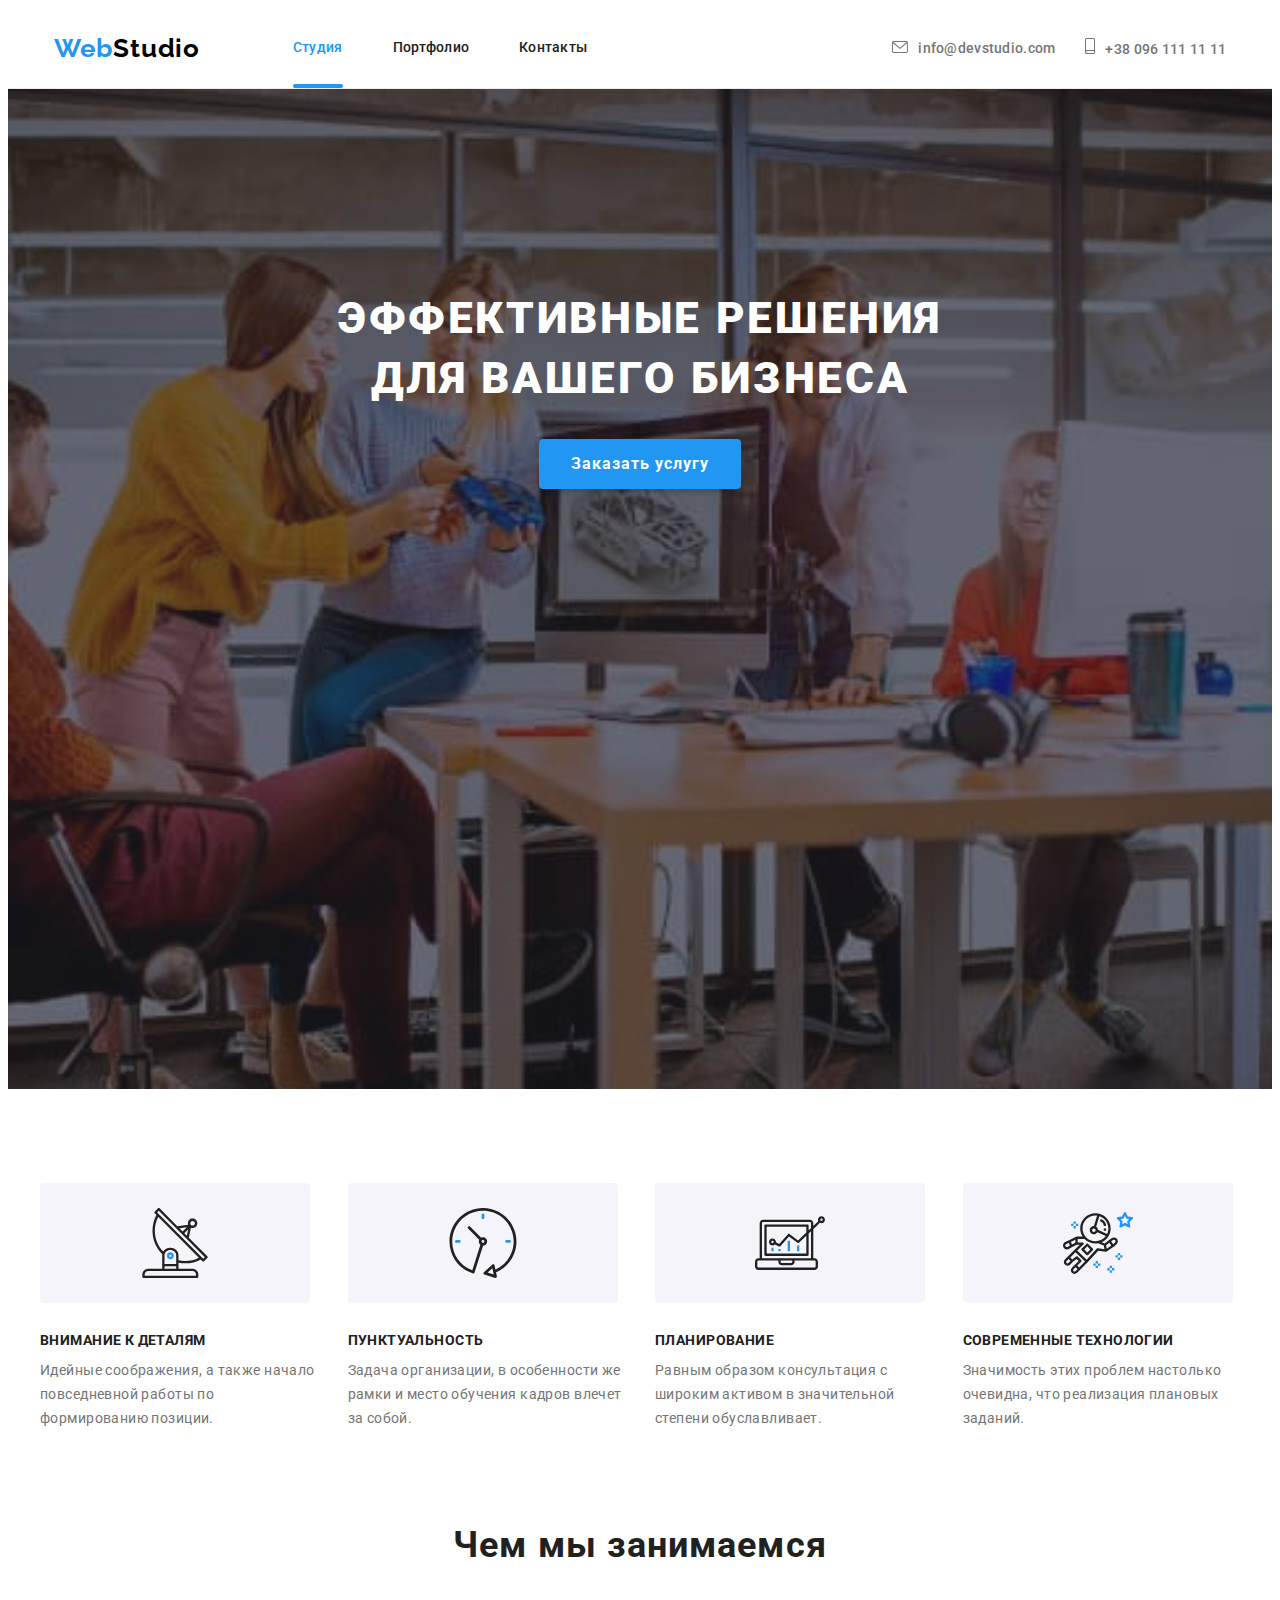
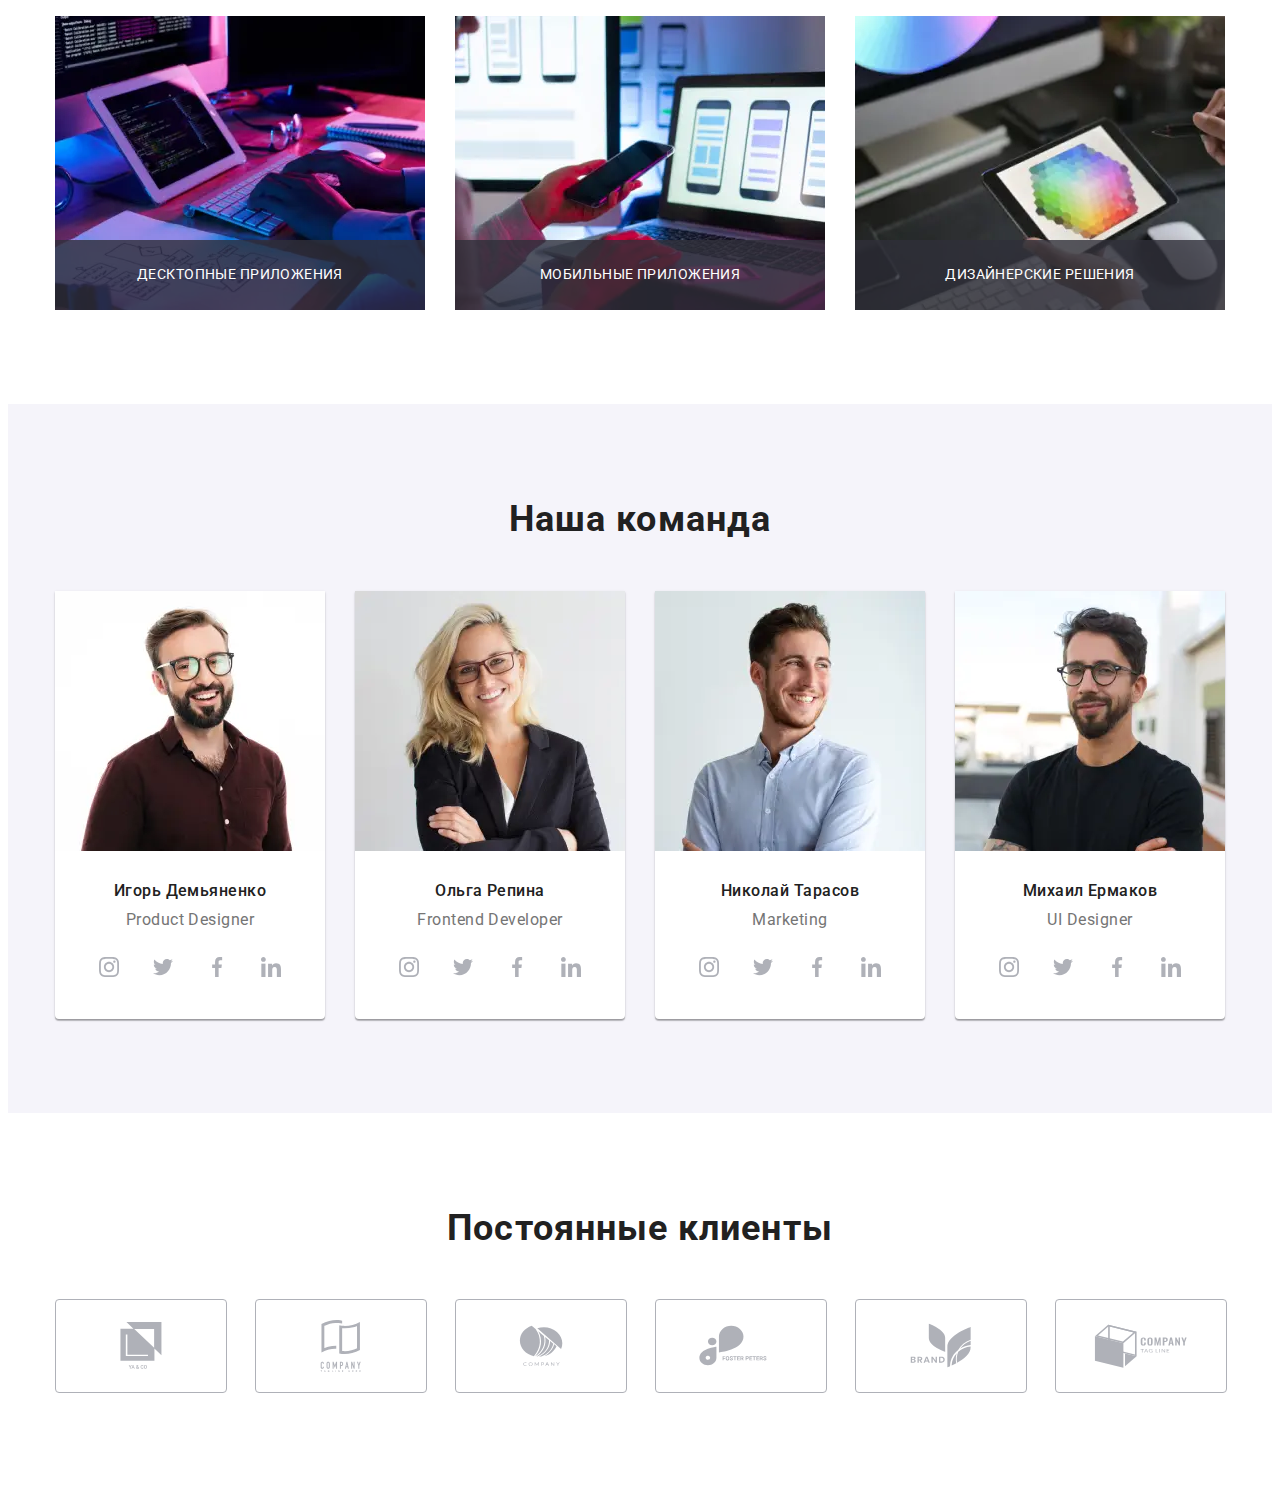
==== commit b8175851: "меняет размер херо" ====
--- a/index.html
+++ b/index.html
@@ -71,8 +71,7 @@
 
                 <ul class="mobile-menu__contacts list">
                     <li class="mobile-menu__contacts-item ">
-                        <a href="tel:+380961111111" class="mobile-menu__contacts-link link">+38 096
-                            111 11 11</a>
+                        <a href="tel:+380961111111" class="mobile-menu__contacts-link link">+38 096 111 11 11</a>
                     </li>
                     <li class="mobile-menu__contacts-item mobile-menu__email">
                         <a href="mailto:info@devstudio.com"
--- a/css/main.min.css
+++ b/css/main.min.css
@@ -1 +1 @@
-:root{--primary-font: "Roboto", sans-serif;--secondary-font: "Raleway", sans-serif;--main-font-size: 14px;--secondary-font-size: 16px;--primary-text-color: #212121;--secondary-text-color: #757575;--h1-button-text-color: #ffffff;--accent-color: #2196f3;--background-color: #e5e5e5;--hero-footer-background: #2f303a;--radio-button-section-background: #f5f4fa;--border-color: #eeeeee;--icon-color: #afb1b8;--footer-contact-link-color: rgba(255, 255, 255, 0.6);--logo-top-color: #000000;--header-border-color: #ececec;--button-shadow: 0px 4px 4px rgba(0, 0, 0, 0.15);--transition-cubic: cubic-bezier(0.4, 0, 0.2, 1)}.visually-hidden{position:absolute !important;clip:rect(1px 1px 1px 1px);clip:rect(1px, 1px, 1px, 1px);padding:0 !important;border:0 !important;height:1px !important;width:1px !important;overflow:hidden}h1,h2,h3,h4,h5,h6,p{margin-top:0;margin-bottom:0}ul,ol{margin-bottom:0;margin-top:0;padding-left:0}img{display:block;max-width:100%;height:auto}.list{list-style-type:none}.link{text-decoration:none}body{font-family:var(--primary-font);font-size:var(--main-font-size);color:var(--background-color)}.flex-component{display:flex;align-items:center;justify-content:center}.margins-right:not(:last-child){margin-right:30px}.container{padding-left:15px;padding-right:15px}@media screen and (min-width: 480px){.container{width:480px;margin:0 auto}}@media screen and (min-width: 768px){.container{width:768px}}@media screen and (min-width: 1200px){.container{width:1200px}}.section{padding-top:60px;padding-bottom:60px}@media screen and (min-width: 1200px){.section{padding-top:94px;padding-bottom:94px}}.backdrop{position:fixed;left:0px;top:0px;width:100vw;height:100vh;background:rgba(0,0,0,.2);z-index:100;transition:opacity 250ms var(--transition-cubic),visibility 250ms var(--transition-cubic)}.backdrop.is-hidden{opacity:0;visibility:hidden;pointer-events:none}.logo{font-size:24px;line-height:1.17;font-weight:700;font-family:var(--secondary-font);letter-spacing:.03em;color:var(--accent-color)}@media screen and (min-width: 1200px){.logo{font-size:26px;line-height:1.19;font-weight:700}}.mobile-menu{position:fixed;top:0;left:0;width:100vw;height:100vw;overflow:auto;background-color:var(--h1-button-text-color);padding:48px 83px 48px 40px;opacity:0;visibility:hidden;pointer-events:none}.mobile-menu__close-btn{position:absolute;top:10px;right:15px;width:40px;height:40px;border:none;background-color:transparent;padding:11px}.mobile-menu__close-btn:hover,.mobile-menu__close-btn:focus{fill:var(--logo-top-color)}.mobile-menu.is-open{opacity:1;visibility:visible;pointer-events:auto}.mobile-menu__icon-close{width:18px;height:18px}.mobile-menu__link{font-weight:500;font-size:40px;line-height:1.17;letter-spacing:.02rem;color:var(--primary-text-color);text-decoration:none}.mobile-menu__link:hover,.mobile-menu__link:focus{color:var(--accent-color)}.mobile-menu__link-current{font-weight:500;font-size:40px;line-height:1.17;letter-spacing:.02rem;color:var(--accent-color)}.mobile-menu__item:not(:last-child){margin-bottom:33px}.mobile-menu__contacts{margin-top:302px}.mobile-menu__contacts-link{font-weight:500;font-size:34px;line-height:1.17;letter-spacing:.02rem;color:var(--secondary-text-color)}.mobile-menu__contacts-link:hover,.mobile-menu__contacts-link:focus{color:var(--accent-color)}.mobile-menu__email{margin-top:32px}.mobile-menu__email{font-size:24px;line-height:1.16;letter-spacing:.02rem;margin-bottom:64px;color:var(--secondary-text-color)}.mobile-menu__social-list{display:flex}.mobile-menu__social-item:not(:last-child){margin-right:20px}.mobile-menu__social-item:not(:last-child) :not(:last-child):after{position:absolute;content:"yyy";width:22px;border:1px solid rgba(33,33,33,.2);transform:rotate(90deg)}.mobile-menu__social-links{position:relative;font-weight:500;font-size:18px;line-height:1.22;letter-spacing:.02rem;text-decoration:none;color:var(--accent-color)}.mobile-menu__social-links:not(:last-child):after{position:absolute;content:"";width:22px;top:10px;border:1px solid rgba(33,33,33,.2);transform:rotate(90deg)}@media screen and (min-width: 768px){.mobile-menu{display:none}}.buttons{font-family:inherit;font-size:var(--secondary-font-size);border-radius:4px;transition:color 250ms var(--transition-cubic)}.buttons:hover,.buttons:focus{color:var(--accent-color)}.modal-btn{font-size:16px;line-height:1.94;font-weight:700;font-weight:bold;line-height:1.88;letter-spacing:.06em;padding:10px 32px;border-radius:4px;color:var(--h1-button-text-color);background:var(--accent-color);box-shadow:var(--button-shadow);border:none}.modal-btn:hover{cursor:pointer}.contact-form{display:flex;flex-direction:column;padding:40px}.contact-form__title{font-size:20px;line-height:1.15;font-weight:700;text-align:center;letter-spacing:.03em;color:var(--primary-text-color)}.contact-form__label{font-size:12px;line-height:1.17;font-weight:400;letter-spacing:.01em;margin-top:10px;color:var(--secondary-text-color)}.contact-form__input-wrapper{position:relative;display:block;margin-top:4px}.contact-form__input{width:100%;height:40px;padding-left:42px;border:1px solid rgba(33,33,33,.2);border-radius:4px}.contact-form .contact-form__input:focus{border:1px solid var(--accent-color);outline:none}.contact-form__icon{position:absolute;display:block;top:50%;left:12px;width:18px;height:18px;fill:var(--primary-text-color);transform:translateY(-50%)}.contact-form__input:focus+.contact-form__icon{fill:var(--accent-color)}.contact-form__textarea{width:100%;height:120px;padding:12px 16px;margin-top:4px;border:1px solid rgba(33,33,33,.2);border-radius:4px;resize:none}.contact-form__textarea:focus{border:1px solid var(--accent-color);outline:none}.contact-form__textarea:focus::-moz-placeholder{line-height:1.14;letter-spacing:.01em;color:rgba(117,117,117,.5)}.contact-form__textarea:focus:-ms-input-placeholder{line-height:1.14;letter-spacing:.01em;color:rgba(117,117,117,.5)}.contact-form__textarea:focus::placeholder{line-height:1.14;letter-spacing:.01em;color:rgba(117,117,117,.5)}.contact-form__checkbox-policy{position:relative;line-height:1.7;letter-spacing:.03em;margin-top:20px;margin-left:0;color:var(--secondary-text-color);cursor:pointer}.contact-form__checkbox-icon{width:16px;height:15px;margin-right:7px;fill:var(--primary-text-color);transition:fill 250ms var(--transition-cubic)}.contact-form__checkbox-policy:hover .contact-form__checkbox-icon{fill:var(--accent-color)}.contact-form__checkbox-icon-check{position:absolute;width:16px;height:15px;left:7px;opacity:0;fill:var(--h1-button-text-color);transition:opacity 250ms var(--transition-cubic)}.contact-form__checkbox-input:checked~.contact-form__checkbox-icon-check{fill:var(--accent-color);opacity:1;outline-color:var(--accent-color)}.contact-form__checkbox-policy-link{line-height:1.17;letter-spacing:.03em;-webkit-text-decoration-line:underline;text-decoration-line:underline;color:var(--accent-color)}.contact-form__button{align-self:center;margin-top:30px}.modal{position:absolute;top:50%;left:50%;width:528px;height:581px;transform:translate(-50%, -50%);background-color:var(--h1-button-text-color);box-shadow:0px 1px 3px rgba(0,0,0,.12),0px 1px 1px rgba(0,0,0,.14),0px 2px 1px rgba(0,0,0,.2);border-radius:4px}.modal__close{position:absolute;top:8px;right:8px;width:30px;height:30px;border-radius:50%;background-color:transparent;cursor:pointer;border:1px solid rgba(0,0,0,.1);transition:fill 250ms var(--transition-cubic)}.modal__close:hover,.modal__close:focus{fill:var(--accent-color)}@media screen and (min-width: 1200px){.contacts__list:not(:last-child){margin-right:30px}}.contacts__link{font-size:14px;line-height:1.14;font-weight:500;transition:color 250ms var(--transition-cubic),fill 250ms var(--transition-cubic)}.contacts__link:hover,.contacts__link:focus{color:var(--accent-color)}.social-list__item{display:flex;justify-content:space-between;align-items:center}.social-list__item:not(:last-child){margin-right:10px}.social-list__link{width:44px;height:44px;border-radius:50%;transition:background-color 250ms var(--transition-cubic)}.social-list__link:hover,.social-list__link:focus{background-color:var(--accent-color)}.social-list__icon{width:20px;height:20px;fill:var(--icon-color);transition:fill 250ms var(--transition-cubic)}.social-list__link:hover .social-list__icon,.social-list__link:focus .social-list__icon{fill:var(--h1-button-text-color)}.title{font-size:28px;line-height:1.18;font-weight:700;letter-spacing:.03em;text-align:center}.title_color{color:var(--primary-text-color)}@media screen and (min-width: 1200px){.desktop-title{font-size:36px;line-height:1.17;font-weight:700}}.mailing-form{margin-top:20px;position:relative}@media screen and (max-width: 1199px){.mailing-form{flex-direction:column}}.mailing-form__input{width:450px;padding:15px 16px;color:var(--h1-button-text-color);background-color:var(--hero-footer-background);border:1px solid rgba(255,255,255,.3);filter:drop-shadow(0px 4px 4px rgba(0, 0, 0, 0.15));border-radius:4px}.mailing-form__input::-moz-placeholder{font-size:16px;line-height:1.25;font-weight:400;letter-spacing:.03em;color:rgba(255,255,255,.6)}.mailing-form__input:-ms-input-placeholder{font-size:16px;line-height:1.25;font-weight:400;letter-spacing:.03em;color:rgba(255,255,255,.6)}.mailing-form__input::placeholder{font-size:16px;line-height:1.25;font-weight:400;letter-spacing:.03em;color:rgba(255,255,255,.6)}@media screen and (min-width: 1200px){.mailing-form__input{width:358px;height:50px}}@media screen and (min-width: 1200px){.mailing-form__input{margin-right:12px}}.mailing-form__button{padding:10px 28px}@media screen and (max-width: 1199px){.mailing-form__button{margin-top:20px}}.mailing-form__icon{width:24px;height:24px;margin-left:10px;fill:var(--h1-button-text-color)}.header{border-bottom:1px solid var(--header-border-color);background-color:var(--h1-button-text-color)}.header__mobile-menu-btn{width:40px;height:40px;background-color:transparent;border:none;padding:12px 8px}@media screen and (min-width: 768px){.header__mobile-menu-btn{display:none}}.header__mobile-menu-icon{width:20px;height:16px;fill:var(--logo-top-color)}.header__mobile-menu-icon:hover,.header__mobile-menu-icon:focus{fill:var(--accent-text-color)}@media screen and (max-width: 767px){.header__container{justify-content:space-between;padding-top:10px;padding-bottom:10px}}.header__nav{display:flex;align-items:center}.header__logo_color{color:var(--logo-top-color)}.header__logo_margin_right{margin-right:88px}@media screen and (min-width: 1200px){.header__logo_margin_right{margin-right:93px}}.header__contacts-link{letter-spacing:.02em;color:var(--secondary-text-color)}@media(min-width: 768px)and (max-width: 1199px){.header__contacts-link{font-size:12px;line-height:1.17}}@media screen and (max-width: 767px){.menu{display:none}}@media screen and (min-width: 767px){.menu{margin-right:84px}}@media screen and (min-width: 1200px){.menu{margin-right:305px}}.menu__item:not(:last-child){margin-right:50px}.menu__item .link.current{color:var(--accent-color)}.menu__link{position:relative;display:block;font-weight:500;line-height:1.14;letter-spacing:.02em;padding:32px 0;color:var(--primary-text-color);transition:color 250ms var(--transition-cubic)}.menu__link:hover,.menu__link:focus{color:var(--accent-color)}.menu__link.current::after{content:"";position:absolute;display:block;width:100%;height:4px;margin-top:28px;background-color:var(--accent-color);border-radius:2px}.header__contacts{display:none}@media screen and (min-width: 768px){.header__contacts{display:block}}@media screen and (min-width: 1200px){.header__contacts{display:flex;justify-content:center;align-items:center}}.contacts__icon{margin-right:8px;fill:currentColor}@media screen and (min-width: 1200px){.contacts__icon{margin-right:10px}}.contacts__icon-email_size{width:14px;height:10px}@media screen and (min-width: 1200px){.contacts__icon-email_size{width:16px;height:12px}}.contacts__icon-tel_size{width:10px;height:14px}@media screen and (min-width: 1200px){.contacts__icon-tel_size{width:10px;height:16px}}.contacts__link:hover .contacts__icon,.contacts__link:focus .contacts__icon{fill:var(--accent-color)}.hero{background:var(--hero-footer-background)}.hero__container{flex-direction:column}.hero-background{min-width:280px;height:400px;margin-left:auto;margin-right:auto;padding-top:118px;padding-bottom:118px;background-image:linear-gradient(rgba(47, 48, 58, 0.4), rgba(47, 48, 58, 0.4)),url(../images/hero-bg/hero-image-mob.jpg);background-repeat:no-repeat;background-position:center;background-size:cover}@media(min-device-pixel-ratio: 2),(-webkit-min-device-pixel-ratio: 2),(min-resolution: 192dpi),(min-resolution: 2dppx){.hero-background{background-image:linear-gradient(HeroBackgroundGradient, rgba(47, 48, 58, 0.4)),url("../images/hero-bg/hero-image-mob@2x.jpg")}}@media screen and (min-width: 768px){.hero-background{background-image:linear-gradient(HeroBackgroundGradient, rgba(47, 48, 58, 0.4)),url("../images/hero-bg/hero-image-tablet.jpg");height:400px}}@media(min-device-pixel-ratio: 2)and (min-width: 768px),(-webkit-min-device-pixel-ratio: 2)and (min-width: 768px),(min-resolution: 192dpi)and (min-width: 768px),(min-resolution: 2dppx)and (min-width: 768px){.hero-background{background-image:linear-gradient(HeroBackgroundGradient, rgba(47, 48, 58, 0.4)),url("../images/hero-bg/hero-image-tablet@2x.jpg")}}@media screen and (min-width: 1200px){.hero-background{background-image:linear-gradient(HeroBackgroundGradient, rgba(47, 48, 58, 0.4)),url("../images/hero-bg/hero-image-desktop.jpg");height:600px;max-width:1600px;padding-top:200px;padding-bottom:200px}}@media(min-device-pixel-ratio: 2)and (min-width: 1200px),(-webkit-min-device-pixel-ratio: 2)and (min-width: 1200px),(min-resolution: 192dpi)and (min-width: 1200px),(min-resolution: 2dppx)and (min-width: 1200px){.hero-background{background-image:linear-gradient(HeroBackgroundGradient, rgba(47, 48, 58, 0.4)),url("../images/hero-bg/hero-image-desktop@2x.jpg")}}.hero__title{font-size:26px;line-height:1.62;font-weight:900;text-align:center;letter-spacing:.06em;text-transform:uppercase;color:var(--h1-button-text-color)}@media screen and (min-width: 1200px){.hero__title{font-size:44px;line-height:1.36;font-weight:900;width:696px;margin:0 auto}}.hero__modal-btn_margin_top{margin-top:30px}.advantages__list{display:flex;flex-wrap:wrap}@media screen and (min-width: 768px){.advantages__list{margin-right:-30px;margin-bottom:-30px}}@media screen and (max-width: 767px){.advantages__item:not(:last-child){margin-bottom:30px}}@media screen and (min-width: 768px){.advantages__item{margin-right:30px;margin-bottom:30px}}@media screen and (min-width: 768px){.advantages__item{flex-wrap:wrap;flex-basis:calc((100% - 60px) / 2)}}@media screen and (min-width: 1200px){.advantages__item{flex-basis:calc((100% - 120px) / 4)}}.advantages__icon-box{height:120px;background:var(--radio-button-section-background);border-radius:4px}@media screen and (min-width: 480px){.advantages__icon-box{width:450px;height:120px}}@media screen and (min-width: 768px){.advantages__icon-box{width:354px;height:120px}}@media screen and (min-width: 1200px){.advantages__icon-box{width:270px;height:120px}}.advantages__icon{width:70px;height:70px}.advantages__suptitle{margin-top:30px;font-size:var(--main-font-size);line-height:1.14;letter-spacing:.03em;text-transform:uppercase}@media screen and (max-width: 767px){.advantages__suptitle{text-align:center}}.advantages__text{line-height:1.7;letter-spacing:.03em;margin-top:10px;color:var(--secondary-text-color)}@media screen and (max-width: 1199px){.task{display:none !important}}.task_padding_bottom{padding-bottom:94px}.task__list{display:flex;flex-wrap:wrap;justify-content:center;margin-left:auto;margin-right:auto;margin-top:50px}.task__item{position:relative;width:370px;z-index:-1}.task__thumb{position:absolute;width:100%;height:70px;bottom:0;background-color:rgba(47,48,58,.8)}.task__thumb-description{line-height:1.14;letter-spacing:.03em;text-transform:uppercase;color:var(--h1-button-text-color)}.team{background:var(--radio-button-section-background)}.team__title_margin_botom{margin-bottom:30px}@media screen and (min-width: 1200px){.team__title_margin_botom{margin-bottom:50px}}.team__list{flex-wrap:wrap;margin-left:-30px;margin-top:-30px}.team__item{width:450px;margin-left:30px;margin-top:30px;background-color:var(--h1-button-text-color);box-shadow:0px 1px 3px rgba(0,0,0,.12),0px 1px 1px rgba(0,0,0,.14),0px 2px 1px rgba(0,0,0,.2);border-radius:0px 0px 4px 4px}@media screen and (min-width: 768px){.team__item{width:354px}}@media screen and (min-width: 1200px){.team__item{width:270px}}.team__card-description-box{padding-top:30px;padding-bottom:30px}@media screen and (max-width: 1199px){.team__card-description-box{padding-bottom:24px}}.team__text{font-size:var(--secondary-font-size);line-height:1.19;text-align:center;letter-spacing:.03em}.team__suptitle{font-weight:500}.team__description{margin-top:10px;color:var(--secondary-text-color)}.team__social-list_margin{margin-top:16px}.team__picture-size{width:450px}.clients__list_margin{margin-top:30px}.clients__list{display:grid;grid-template-columns:repeat(2, 210px);gap:30px}@media screen and (min-width: 768px){.clients__list{display:grid;grid-template-columns:repeat(3, 226px)}}@media screen and (min-width: 1200px){.clients__list{display:flex}}@media screen and (min-width: 1199px){.clients__list_margin{margin-top:50px}}.clients__link{height:92px;border:1px solid var(--icon-color);border-radius:4px;transition:border-color 250ms var(--transition-cubic)}@media screen and (min-width: 1200px){.clients__link{width:170px}}.clients__link:hover,.clients__link:focus{border-color:var(--accent-color)}@media screen and (max-width: 767px){.clients__link{width:210px}}.clients__icon{fill:var(--icon-color);transition:fill 250ms var(--transition-cubic)}.clients__link:hover .clients__icon,.clients__link:focus .clients__icon{fill:var(--accent-color)}.footer{height:100%;background:var(--hero-footer-background)}@media screen and (max-width: 480px){.footer{width:480px}}.footer__container{display:block;width:480px;margin-left:auto;margin-right:auto}@media screen and (max-width: 767px){.footer__container{flex-direction:column;align-items:center}}@media screen and (min-width: 768px){.footer__container{padding-left:76px;padding-right:76px}}@media screen and (min-width: 1200px){.footer__container{align-items:baseline;padding-left:215px;padding-right:215px}}.footer__logo_color{color:var(--h1-button-text-color)}@media screen and (max-width: 1199px){.footer__address-section{text-align:center}}@media screen and (min-width: 1200px){.footer__address-section{margin-right:70px}}.footer__address-box{margin-top:20px;margin-right:0;font-style:normal}@media screen and (min-width: 768px){.footer__address-box{margin-right:165px}}.footer__address-item{margin-top:8px}@media screen and (min-width: 1200px){.footer__address-item{margin-top:9px}}.footer__address-text{line-height:1.7;letter-spacing:.03em;color:var(--h1-button-text-color)}.footer__contact-links{line-height:1.7;letter-spacing:.03em;color:var(--footer-contact-link-color)}.footer__social-list_margins{margin-top:20px}@media screen and (min-width: 1200px){.footer__social-list_margins{margin-right:93px}}.footer__social-link_bgcolor{background-color:rgba(255,255,255,.1)}.footer__social-icon_color{fill:var(--h1-button-text-color)}.footer__box-text{line-height:1.14;letter-spacing:.03em;text-transform:uppercase;color:var(--h1-button-text-color)}@media screen and (max-width: 1199px){.footer__box-text{text-align:center;margin-top:60px}}.portfolio .portfolio__box{display:flex;flex-direction:column}.portfolio__radio-buttons-list{display:flex;flex-wrap:wrap;justify-content:center}.portfolio .portfolio__radio-buttons-item:not(:last-child){margin-right:8px}.portfolio__buttons{cursor:pointer;line-height:1.63;padding:6px 22px;background:var(--radio-button-section-background);border:none;color:var(--primary-text-color);transition:color 250ms var(--transition-cubic),background-color 250ms var(--transition-cubic),box-shadow 250ms var(--transition-cubic)}.portfolio__buttons:hover,.portfolio__buttons:focus{background-color:var(--accent-color);color:var(--h1-button-text-color);box-shadow:0px 3px 1px rgba(0,0,0,.1),0px 1px 2px rgba(0,0,0,.08),0px 2px 2px rgba(0,0,0,.12);border-radius:4px}.portfolio__card-list{display:flex;flex-wrap:wrap;margin-top:40px}@media screen and (min-width: 768px){.portfolio__card-list{flex-basis:calc((100% - 45px) / 2);margin-top:30px}}@media screen and (min-width: 1200px){.portfolio__card-list{flex-basis:calc((100% - 60px) / 3);margin-top:50px}}.portfolio__card-item{position:relative;width:450px;margin-right:0;transition:box-shadow 250ms var(--transition-cubic),background-color 250ms var(--transition-cubic)}.portfolio__card-item:not(:last-child){margin-bottom:30px}@media screen and (min-width: 768px){.portfolio__card-item{width:354px;margin-right:30px}}@media screen and (min-width: 1200px){.portfolio__card-item{width:370px}}@media(min-width: 767px)and (max-width: 1200px){.portfolio__card-item:nth-child(2n){margin-right:0}}@media screen and (min-width: 1200px){.portfolio__card-item:nth-child(3n){margin-right:0}}@media(min-width: 767px)and (max-width: 1200px){.portfolio__card-item:nth-last-child(-n+1){margin-bottom:0}}@media screen and (min-width: 1200px){.portfolio__card-item:nth-last-child(-n+3){margin-bottom:0}}.portfolio__card-item:hover,.portfolio__card-item:focus{background-color:var(--h1-button-text-color);box-shadow:0px 1px 1px rgba(0,0,0,.12),0px 4px 4px rgba(0,0,0,.06),1px 4px 6px rgba(0,0,0,.16)}.portfolio__card-link{height:100%;display:flex;flex-direction:column}.portfolio__img-wrapper{position:relative;overflow:hidden}.portfolio__overlay{position:absolute;top:0;bottom:0;width:100%;height:294px;font-size:18px;line-height:1.56;letter-spacing:.03em;padding:63px 24px;overflow:auto;margin-top:0;margin-bottom:0;color:var(--h1-button-text-color);background-color:rgba(33,150,243,.9);transform:translateY(100%);transition:transform 250ms var(--transition-cubic)}.portfolio__card-link:hover .portfolio__overlay,.portfolio__card-link:focus .portfolio__overlay{transform:translateY(0%)}.portfolio__card-description-box{flex-grow:1;padding:20px 24px;border:1px solid var(--border-color);border-top:none}.portfolio__card-title{font-size:18px;line-height:2;font-weight:700;letter-spacing:.06em;color:var(--primary-text-color)}.portfolio__card-text{margin-top:4px;font-size:var(--secondary-font-size);line-height:1.87;letter-spacing:.03em;color:var(--secondary-text-color)}/*# sourceMappingURL=main.min.css.map */+:root{--primary-font: "Roboto", sans-serif;--secondary-font: "Raleway", sans-serif;--main-font-size: 14px;--secondary-font-size: 16px;--primary-text-color: #212121;--secondary-text-color: #757575;--h1-button-text-color: #ffffff;--accent-color: #2196f3;--background-color: #e5e5e5;--hero-footer-background: #2f303a;--radio-button-section-background: #f5f4fa;--border-color: #eeeeee;--icon-color: #afb1b8;--footer-contact-link-color: rgba(255, 255, 255, 0.6);--logo-top-color: #000000;--header-border-color: #ececec;--button-shadow: 0px 4px 4px rgba(0, 0, 0, 0.15);--transition-cubic: cubic-bezier(0.4, 0, 0.2, 1)}.visually-hidden{position:absolute !important;clip:rect(1px 1px 1px 1px);clip:rect(1px, 1px, 1px, 1px);padding:0 !important;border:0 !important;height:1px !important;width:1px !important;overflow:hidden}h1,h2,h3,h4,h5,h6,p{margin-top:0;margin-bottom:0}ul,ol{margin-bottom:0;margin-top:0;padding-left:0}img{display:block;max-width:100%;height:auto}.list{list-style-type:none}.link{text-decoration:none}body{font-family:var(--primary-font);font-size:var(--main-font-size);color:var(--background-color)}.flex-component{display:flex;align-items:center;justify-content:center}.margins-right:not(:last-child){margin-right:30px}.container{padding-left:15px;padding-right:15px}@media screen and (min-width: 480px){.container{width:480px;margin:0 auto}}@media screen and (min-width: 768px){.container{width:768px}}@media screen and (min-width: 1200px){.container{width:1200px}}.section{padding-top:60px;padding-bottom:60px}@media screen and (min-width: 1200px){.section{padding-top:94px;padding-bottom:94px}}.backdrop{position:fixed;left:0px;top:0px;width:100vw;height:100vh;background:rgba(0,0,0,.2);z-index:100;transition:opacity 250ms var(--transition-cubic),visibility 250ms var(--transition-cubic)}.backdrop.is-hidden{opacity:0;visibility:hidden;pointer-events:none}.logo{font-size:24px;line-height:1.17;font-weight:700;font-family:var(--secondary-font);letter-spacing:.03em;color:var(--accent-color)}@media screen and (min-width: 1200px){.logo{font-size:26px;line-height:1.19;font-weight:700}}.mobile-menu{position:fixed;top:0;left:0;width:100vw;height:100vw;overflow:auto;background-color:var(--h1-button-text-color);padding:48px 83px 48px 40px;opacity:0;visibility:hidden;pointer-events:none}.mobile-menu__close-btn{position:absolute;top:10px;right:15px;width:40px;height:40px;border:none;background-color:transparent;padding:11px}.mobile-menu__close-btn:hover,.mobile-menu__close-btn:focus{fill:var(--logo-top-color)}.mobile-menu.is-open{opacity:1;visibility:visible;pointer-events:auto}.mobile-menu__icon-close{width:18px;height:18px}.mobile-menu__link{font-weight:500;font-size:40px;line-height:1.17;letter-spacing:.02rem;color:var(--primary-text-color);text-decoration:none}.mobile-menu__link:hover,.mobile-menu__link:focus{color:var(--accent-color)}.mobile-menu__link-current{font-weight:500;font-size:40px;line-height:1.17;letter-spacing:.02rem;color:var(--accent-color)}.mobile-menu__item:not(:last-child){margin-bottom:33px}.mobile-menu__contacts{margin-top:302px}.mobile-menu__contacts-link{font-weight:500;font-size:34px;line-height:1.17;letter-spacing:.02rem;color:var(--secondary-text-color)}.mobile-menu__contacts-link:hover,.mobile-menu__contacts-link:focus{color:var(--accent-color)}.mobile-menu__email{margin-top:32px}.mobile-menu__email{font-size:24px;line-height:1.16;letter-spacing:.02rem;margin-bottom:64px;color:var(--secondary-text-color)}.mobile-menu__social-list{display:flex}.mobile-menu__social-item:not(:last-child){margin-right:20px}.mobile-menu__social-item:not(:last-child) :not(:last-child):after{position:absolute;content:"yyy";width:22px;border:1px solid rgba(33,33,33,.2);transform:rotate(90deg)}.mobile-menu__social-links{position:relative;font-weight:500;font-size:18px;line-height:1.22;letter-spacing:.02rem;text-decoration:none;color:var(--accent-color)}.mobile-menu__social-links:not(:last-child):after{position:absolute;content:"";width:22px;top:10px;border:1px solid rgba(33,33,33,.2);transform:rotate(90deg)}@media screen and (min-width: 768px){.mobile-menu{display:none}}.buttons{font-family:inherit;font-size:var(--secondary-font-size);border-radius:4px;transition:color 250ms var(--transition-cubic)}.buttons:hover,.buttons:focus{color:var(--accent-color)}.modal-btn{font-size:16px;line-height:1.94;font-weight:700;font-weight:bold;line-height:1.88;letter-spacing:.06em;padding:10px 32px;border-radius:4px;color:var(--h1-button-text-color);background:var(--accent-color);box-shadow:var(--button-shadow);border:none}.modal-btn:hover{cursor:pointer}.contact-form{display:flex;flex-direction:column;padding:40px}.contact-form__title{font-size:20px;line-height:1.15;font-weight:700;text-align:center;letter-spacing:.03em;color:var(--primary-text-color)}.contact-form__label{font-size:12px;line-height:1.17;font-weight:400;letter-spacing:.01em;margin-top:10px;color:var(--secondary-text-color)}.contact-form__input-wrapper{position:relative;display:block;margin-top:4px}.contact-form__input{width:100%;height:40px;padding-left:42px;border:1px solid rgba(33,33,33,.2);border-radius:4px}.contact-form .contact-form__input:focus{border:1px solid var(--accent-color);outline:none}.contact-form__icon{position:absolute;display:block;top:50%;left:12px;width:18px;height:18px;fill:var(--primary-text-color);transform:translateY(-50%)}.contact-form__input:focus+.contact-form__icon{fill:var(--accent-color)}.contact-form__textarea{width:100%;height:120px;padding:12px 16px;margin-top:4px;border:1px solid rgba(33,33,33,.2);border-radius:4px;resize:none}.contact-form__textarea:focus{border:1px solid var(--accent-color);outline:none}.contact-form__textarea:focus::-moz-placeholder{line-height:1.14;letter-spacing:.01em;color:rgba(117,117,117,.5)}.contact-form__textarea:focus:-ms-input-placeholder{line-height:1.14;letter-spacing:.01em;color:rgba(117,117,117,.5)}.contact-form__textarea:focus::placeholder{line-height:1.14;letter-spacing:.01em;color:rgba(117,117,117,.5)}.contact-form__checkbox-policy{position:relative;line-height:1.7;letter-spacing:.03em;margin-top:20px;margin-left:0;color:var(--secondary-text-color);cursor:pointer}.contact-form__checkbox-icon{width:16px;height:15px;margin-right:7px;fill:var(--primary-text-color);transition:fill 250ms var(--transition-cubic)}.contact-form__checkbox-policy:hover .contact-form__checkbox-icon{fill:var(--accent-color)}.contact-form__checkbox-icon-check{position:absolute;width:16px;height:15px;left:7px;opacity:0;fill:var(--h1-button-text-color);transition:opacity 250ms var(--transition-cubic)}.contact-form__checkbox-input:checked~.contact-form__checkbox-icon-check{fill:var(--accent-color);opacity:1;outline-color:var(--accent-color)}.contact-form__checkbox-policy-link{line-height:1.17;letter-spacing:.03em;-webkit-text-decoration-line:underline;text-decoration-line:underline;color:var(--accent-color)}.contact-form__button{align-self:center;margin-top:30px}.modal{position:absolute;top:50%;left:50%;width:528px;height:581px;transform:translate(-50%, -50%);background-color:var(--h1-button-text-color);box-shadow:0px 1px 3px rgba(0,0,0,.12),0px 1px 1px rgba(0,0,0,.14),0px 2px 1px rgba(0,0,0,.2);border-radius:4px}.modal__close{position:absolute;top:8px;right:8px;width:30px;height:30px;border-radius:50%;background-color:transparent;cursor:pointer;border:1px solid rgba(0,0,0,.1);transition:fill 250ms var(--transition-cubic)}.modal__close:hover,.modal__close:focus{fill:var(--accent-color)}@media screen and (min-width: 1200px){.contacts__list:not(:last-child){margin-right:30px}}.contacts__link{font-size:14px;line-height:1.14;font-weight:500;transition:color 250ms var(--transition-cubic),fill 250ms var(--transition-cubic)}.contacts__link:hover,.contacts__link:focus{color:var(--accent-color)}.social-list__item{display:flex;justify-content:space-between;align-items:center}.social-list__item:not(:last-child){margin-right:10px}.social-list__link{width:44px;height:44px;border-radius:50%;transition:background-color 250ms var(--transition-cubic)}.social-list__link:hover,.social-list__link:focus{background-color:var(--accent-color)}.social-list__icon{width:20px;height:20px;fill:var(--icon-color);transition:fill 250ms var(--transition-cubic)}.social-list__link:hover .social-list__icon,.social-list__link:focus .social-list__icon{fill:var(--h1-button-text-color)}.title{font-size:28px;line-height:1.18;font-weight:700;letter-spacing:.03em;text-align:center}.title_color{color:var(--primary-text-color)}@media screen and (min-width: 1200px){.desktop-title{font-size:36px;line-height:1.17;font-weight:700}}.mailing-form{margin-top:20px;position:relative}@media screen and (max-width: 1199px){.mailing-form{flex-direction:column}}.mailing-form__input{width:450px;padding:15px 16px;color:var(--h1-button-text-color);background-color:var(--hero-footer-background);border:1px solid rgba(255,255,255,.3);filter:drop-shadow(0px 4px 4px rgba(0, 0, 0, 0.15));border-radius:4px}.mailing-form__input::-moz-placeholder{font-size:16px;line-height:1.25;font-weight:400;letter-spacing:.03em;color:rgba(255,255,255,.6)}.mailing-form__input:-ms-input-placeholder{font-size:16px;line-height:1.25;font-weight:400;letter-spacing:.03em;color:rgba(255,255,255,.6)}.mailing-form__input::placeholder{font-size:16px;line-height:1.25;font-weight:400;letter-spacing:.03em;color:rgba(255,255,255,.6)}@media screen and (min-width: 1200px){.mailing-form__input{width:358px;height:50px}}@media screen and (min-width: 1200px){.mailing-form__input{margin-right:12px}}.mailing-form__button{padding:10px 28px}@media screen and (max-width: 1199px){.mailing-form__button{margin-top:20px}}.mailing-form__icon{width:24px;height:24px;margin-left:10px;fill:var(--h1-button-text-color)}.header{border-bottom:1px solid var(--header-border-color);background-color:var(--h1-button-text-color)}.header__mobile-menu-btn{width:40px;height:40px;background-color:transparent;border:none;padding:12px 8px}@media screen and (min-width: 768px){.header__mobile-menu-btn{display:none}}.header__mobile-menu-icon{width:20px;height:16px;fill:var(--logo-top-color)}.header__mobile-menu-icon:hover,.header__mobile-menu-icon:focus{fill:var(--accent-text-color)}@media screen and (max-width: 767px){.header__container{justify-content:space-between;padding-top:10px;padding-bottom:10px}}.header__nav{display:flex;align-items:center}.header__logo_color{color:var(--logo-top-color)}.header__logo_margin_right{margin-right:88px}@media screen and (min-width: 1200px){.header__logo_margin_right{margin-right:93px}}.header__contacts-link{letter-spacing:.02em;color:var(--secondary-text-color)}@media(min-width: 768px)and (max-width: 1199px){.header__contacts-link{font-size:12px;line-height:1.17}}@media screen and (max-width: 767px){.menu{display:none}}@media screen and (min-width: 767px){.menu{margin-right:84px}}@media screen and (min-width: 1200px){.menu{margin-right:305px}}.menu__item:not(:last-child){margin-right:50px}.menu__item .link.current{color:var(--accent-color)}.menu__link{position:relative;display:block;font-weight:500;line-height:1.14;letter-spacing:.02em;padding:32px 0;color:var(--primary-text-color);transition:color 250ms var(--transition-cubic)}.menu__link:hover,.menu__link:focus{color:var(--accent-color)}.menu__link.current::after{content:"";position:absolute;display:block;width:100%;height:4px;margin-top:28px;background-color:var(--accent-color);border-radius:2px}.header__contacts{display:none}@media screen and (min-width: 768px){.header__contacts{display:block}}@media screen and (min-width: 1200px){.header__contacts{display:flex;justify-content:center;align-items:center}}.contacts__icon{margin-right:8px;fill:currentColor}@media screen and (min-width: 1200px){.contacts__icon{margin-right:10px}}.contacts__icon-email_size{width:14px;height:10px}@media screen and (min-width: 1200px){.contacts__icon-email_size{width:16px;height:12px}}.contacts__icon-tel_size{width:10px;height:14px}@media screen and (min-width: 1200px){.contacts__icon-tel_size{width:10px;height:16px}}.contacts__link:hover .contacts__icon,.contacts__link:focus .contacts__icon{fill:var(--accent-color)}.hero{background:var(--hero-footer-background)}.hero__container{flex-direction:column}.hero-background{width:100%;min-width:280px;height:400px;margin-left:auto;margin-right:auto;padding-top:118px;padding-bottom:118px;background-image:linear-gradient(rgba(47, 48, 58, 0.4), rgba(47, 48, 58, 0.4)),url(../images/hero-bg/hero-image-mob.jpg);background-repeat:no-repeat;background-position:center;background-size:cover}@media(min-device-pixel-ratio: 2),(-webkit-min-device-pixel-ratio: 2),(min-resolution: 192dpi),(min-resolution: 2dppx){.hero-background{background-image:linear-gradient(HeroBackgroundGradient, rgba(47, 48, 58, 0.4)),url(../images/hero-bg/hero-image-mob@2x.jpg)}}@media screen and (min-width: 768px){.hero-background{background-image:linear-gradient(HeroBackgroundGradient, rgba(47, 48, 58, 0.4)),url(../images/hero-bg/hero-image-tablet.jpg);height:400px}}@media(min-device-pixel-ratio: 2)and (min-width: 768px),(-webkit-min-device-pixel-ratio: 2)and (min-width: 768px),(min-resolution: 192dpi)and (min-width: 768px),(min-resolution: 2dppx)and (min-width: 768px){.hero-background{background-image:linear-gradient(HeroBackgroundGradient, rgba(47, 48, 58, 0.4)),url(../images/hero-bg/hero-image-tablet@2x.jpg)}}@media screen and (min-width: 1200px){.hero-background{background-image:linear-gradient(HeroBackgroundGradient, rgba(47, 48, 58, 0.4)),url(../images/hero-bg/hero-image-desktop.jpg);height:600px;max-width:1600px;padding-top:200px;padding-bottom:200px}}@media(min-device-pixel-ratio: 2)and (min-width: 1200px),(-webkit-min-device-pixel-ratio: 2)and (min-width: 1200px),(min-resolution: 192dpi)and (min-width: 1200px),(min-resolution: 2dppx)and (min-width: 1200px){.hero-background{background-image:linear-gradient(HeroBackgroundGradient, rgba(47, 48, 58, 0.4)),url(../images/hero-bg/hero-image-desktop@2x.jpg)}}.hero__title{font-size:26px;line-height:1.62;font-weight:900;text-align:center;letter-spacing:.06em;text-transform:uppercase;color:var(--h1-button-text-color)}@media screen and (min-width: 1200px){.hero__title{font-size:44px;line-height:1.36;font-weight:900;width:696px;margin:0 auto}}.hero__modal-btn_margin_top{margin-top:30px}.advantages__list{display:flex;flex-wrap:wrap}@media screen and (min-width: 768px){.advantages__list{margin-right:-30px;margin-bottom:-30px}}@media screen and (max-width: 767px){.advantages__item:not(:last-child){margin-bottom:30px}}@media screen and (min-width: 768px){.advantages__item{margin-right:30px;margin-bottom:30px}}@media screen and (min-width: 768px){.advantages__item{flex-wrap:wrap;flex-basis:calc((100% - 60px) / 2)}}@media screen and (min-width: 1200px){.advantages__item{flex-basis:calc((100% - 120px) / 4)}}.advantages__icon-box{height:120px;background:var(--radio-button-section-background);border-radius:4px}@media screen and (min-width: 480px){.advantages__icon-box{width:450px;height:120px}}@media screen and (min-width: 768px){.advantages__icon-box{width:354px;height:120px}}@media screen and (min-width: 1200px){.advantages__icon-box{width:270px;height:120px}}.advantages__icon{width:70px;height:70px}.advantages__suptitle{margin-top:30px;font-size:var(--main-font-size);line-height:1.14;letter-spacing:.03em;text-transform:uppercase}@media screen and (max-width: 767px){.advantages__suptitle{text-align:center}}.advantages__text{line-height:1.7;letter-spacing:.03em;margin-top:10px;color:var(--secondary-text-color)}@media screen and (max-width: 1199px){.task{display:none !important}}.task_padding_bottom{padding-bottom:94px}.task__list{display:flex;flex-wrap:wrap;justify-content:center;margin-left:auto;margin-right:auto;margin-top:50px}.task__item{position:relative;width:370px;z-index:-1}.task__thumb{position:absolute;width:100%;height:70px;bottom:0;background-color:rgba(47,48,58,.8)}.task__thumb-description{line-height:1.14;letter-spacing:.03em;text-transform:uppercase;color:var(--h1-button-text-color)}.team{background:var(--radio-button-section-background)}.team__title_margin_botom{margin-bottom:30px}@media screen and (min-width: 1200px){.team__title_margin_botom{margin-bottom:50px}}.team__list{flex-wrap:wrap;margin-left:-30px;margin-top:-30px}.team__item{width:450px;margin-left:30px;margin-top:30px;background-color:var(--h1-button-text-color);box-shadow:0px 1px 3px rgba(0,0,0,.12),0px 1px 1px rgba(0,0,0,.14),0px 2px 1px rgba(0,0,0,.2);border-radius:0px 0px 4px 4px}@media screen and (min-width: 768px){.team__item{width:354px}}@media screen and (min-width: 1200px){.team__item{width:270px}}.team__card-description-box{padding-top:30px;padding-bottom:30px}@media screen and (max-width: 1199px){.team__card-description-box{padding-bottom:24px}}.team__text{font-size:var(--secondary-font-size);line-height:1.19;text-align:center;letter-spacing:.03em}.team__suptitle{font-weight:500}.team__description{margin-top:10px;color:var(--secondary-text-color)}.team__social-list_margin{margin-top:16px}.team__picture-size{width:450px}.clients__list_margin{margin-top:30px}@media screen and (min-width: 1200px){.clients__list_margin{margin-top:50px}}.clients__list{display:grid;grid-template-columns:repeat(1, 100%);gap:30px;justify-content:center;align-items:center}@media screen and (min-width: 480px){.clients__list{display:grid;grid-template-columns:repeat(2, 210px);gap:30px}}@media screen and (min-width: 768px){.clients__list{grid-template-columns:repeat(3, 226px)}}@media screen and (min-width: 1200px){.clients__list{grid-template-columns:repeat(6, 170px)}}@media screen and (max-width: 479px){.clients__item{display:flex;justify-content:center}}.clients__link{width:100%;height:92px;border:1px solid var(--icon-color);border-radius:4px;transition:border-color 250ms var(--transition-cubic)}@media screen and (min-width: 1200px){.clients__link{width:170px}}.clients__link:hover,.clients__link:focus{border-color:var(--accent-color)}@media screen and (max-width: 767px){.clients__link{width:210px}}.clients__icon{width:100%;fill:var(--icon-color);transition:fill 250ms var(--transition-cubic)}.clients__link:hover .clients__icon,.clients__link:focus .clients__icon{fill:var(--accent-color)}.footer{height:100%;background:var(--hero-footer-background)}@media screen and (max-width: 480px){.footer{width:480px}}.footer__container{display:block;width:480px;margin-left:auto;margin-right:auto}@media screen and (max-width: 767px){.footer__container{flex-direction:column;align-items:center}}@media screen and (min-width: 768px){.footer__container{padding-left:76px;padding-right:76px}}@media screen and (min-width: 1200px){.footer__container{align-items:baseline;padding-left:215px;padding-right:215px}}.footer__logo_color{color:var(--h1-button-text-color)}@media screen and (max-width: 1199px){.footer__address-section{text-align:center}}@media screen and (min-width: 1200px){.footer__address-section{margin-right:70px}}.footer__address-box{margin-top:20px;margin-right:0;font-style:normal}@media screen and (min-width: 768px){.footer__address-box{margin-right:165px}}.footer__address-item{margin-top:8px}@media screen and (min-width: 1200px){.footer__address-item{margin-top:9px}}.footer__address-text{line-height:1.7;letter-spacing:.03em;color:var(--h1-button-text-color)}.footer__contact-links{line-height:1.7;letter-spacing:.03em;color:var(--footer-contact-link-color)}.footer__social-list_margins{margin-top:20px}@media screen and (min-width: 1200px){.footer__social-list_margins{margin-right:93px}}.footer__social-link_bgcolor{background-color:rgba(255,255,255,.1)}.footer__social-icon_color{fill:var(--h1-button-text-color)}.footer__box-text{line-height:1.14;letter-spacing:.03em;text-transform:uppercase;color:var(--h1-button-text-color)}@media screen and (max-width: 1199px){.footer__box-text{text-align:center;margin-top:60px}}.portfolio .portfolio__box{display:flex;flex-direction:column}.portfolio__radio-buttons-list{display:flex;flex-wrap:wrap;justify-content:center}.portfolio .portfolio__radio-buttons-item:not(:last-child){margin-right:8px}.portfolio__buttons{cursor:pointer;line-height:1.63;padding:6px 22px;background:var(--radio-button-section-background);border:none;color:var(--primary-text-color);transition:color 250ms var(--transition-cubic),background-color 250ms var(--transition-cubic),box-shadow 250ms var(--transition-cubic)}.portfolio__buttons:hover,.portfolio__buttons:focus{background-color:var(--accent-color);color:var(--h1-button-text-color);box-shadow:0px 3px 1px rgba(0,0,0,.1),0px 1px 2px rgba(0,0,0,.08),0px 2px 2px rgba(0,0,0,.12);border-radius:4px}.portfolio__card-list{display:flex;flex-wrap:wrap;margin-top:40px}@media screen and (min-width: 768px){.portfolio__card-list{flex-basis:calc((100% - 45px) / 2);margin-top:30px}}@media screen and (min-width: 1200px){.portfolio__card-list{flex-basis:calc((100% - 60px) / 3);margin-top:50px}}.portfolio__card-item{position:relative;width:450px;margin-right:0;transition:box-shadow 250ms var(--transition-cubic),background-color 250ms var(--transition-cubic)}.portfolio__card-item:not(:last-child){margin-bottom:30px}@media screen and (min-width: 768px){.portfolio__card-item{width:354px;margin-right:30px}}@media screen and (min-width: 1200px){.portfolio__card-item{width:370px}}@media(min-width: 767px)and (max-width: 1200px){.portfolio__card-item:nth-child(2n){margin-right:0}}@media screen and (min-width: 1200px){.portfolio__card-item:nth-child(3n){margin-right:0}}@media(min-width: 767px)and (max-width: 1200px){.portfolio__card-item:nth-last-child(-n+1){margin-bottom:0}}@media screen and (min-width: 1200px){.portfolio__card-item:nth-last-child(-n+3){margin-bottom:0}}.portfolio__card-item:hover,.portfolio__card-item:focus{background-color:var(--h1-button-text-color);box-shadow:0px 1px 1px rgba(0,0,0,.12),0px 4px 4px rgba(0,0,0,.06),1px 4px 6px rgba(0,0,0,.16)}.portfolio__card-link{height:100%;display:flex;flex-direction:column}.portfolio__img-wrapper{position:relative;overflow:hidden}.portfolio__overlay{position:absolute;top:0;bottom:0;width:100%;height:294px;font-size:18px;line-height:1.56;letter-spacing:.03em;padding:63px 24px;overflow:auto;margin-top:0;margin-bottom:0;color:var(--h1-button-text-color);background-color:rgba(33,150,243,.9);transform:translateY(100%);transition:transform 250ms var(--transition-cubic)}.portfolio__card-link:hover .portfolio__overlay,.portfolio__card-link:focus .portfolio__overlay{transform:translateY(0%)}.portfolio__card-description-box{flex-grow:1;padding:20px 24px;border:1px solid var(--border-color);border-top:none}.portfolio__card-title{font-size:18px;line-height:2;font-weight:700;letter-spacing:.06em;color:var(--primary-text-color)}.portfolio__card-text{margin-top:4px;font-size:var(--secondary-font-size);line-height:1.87;letter-spacing:.03em;color:var(--secondary-text-color)}/*# sourceMappingURL=main.min.css.map */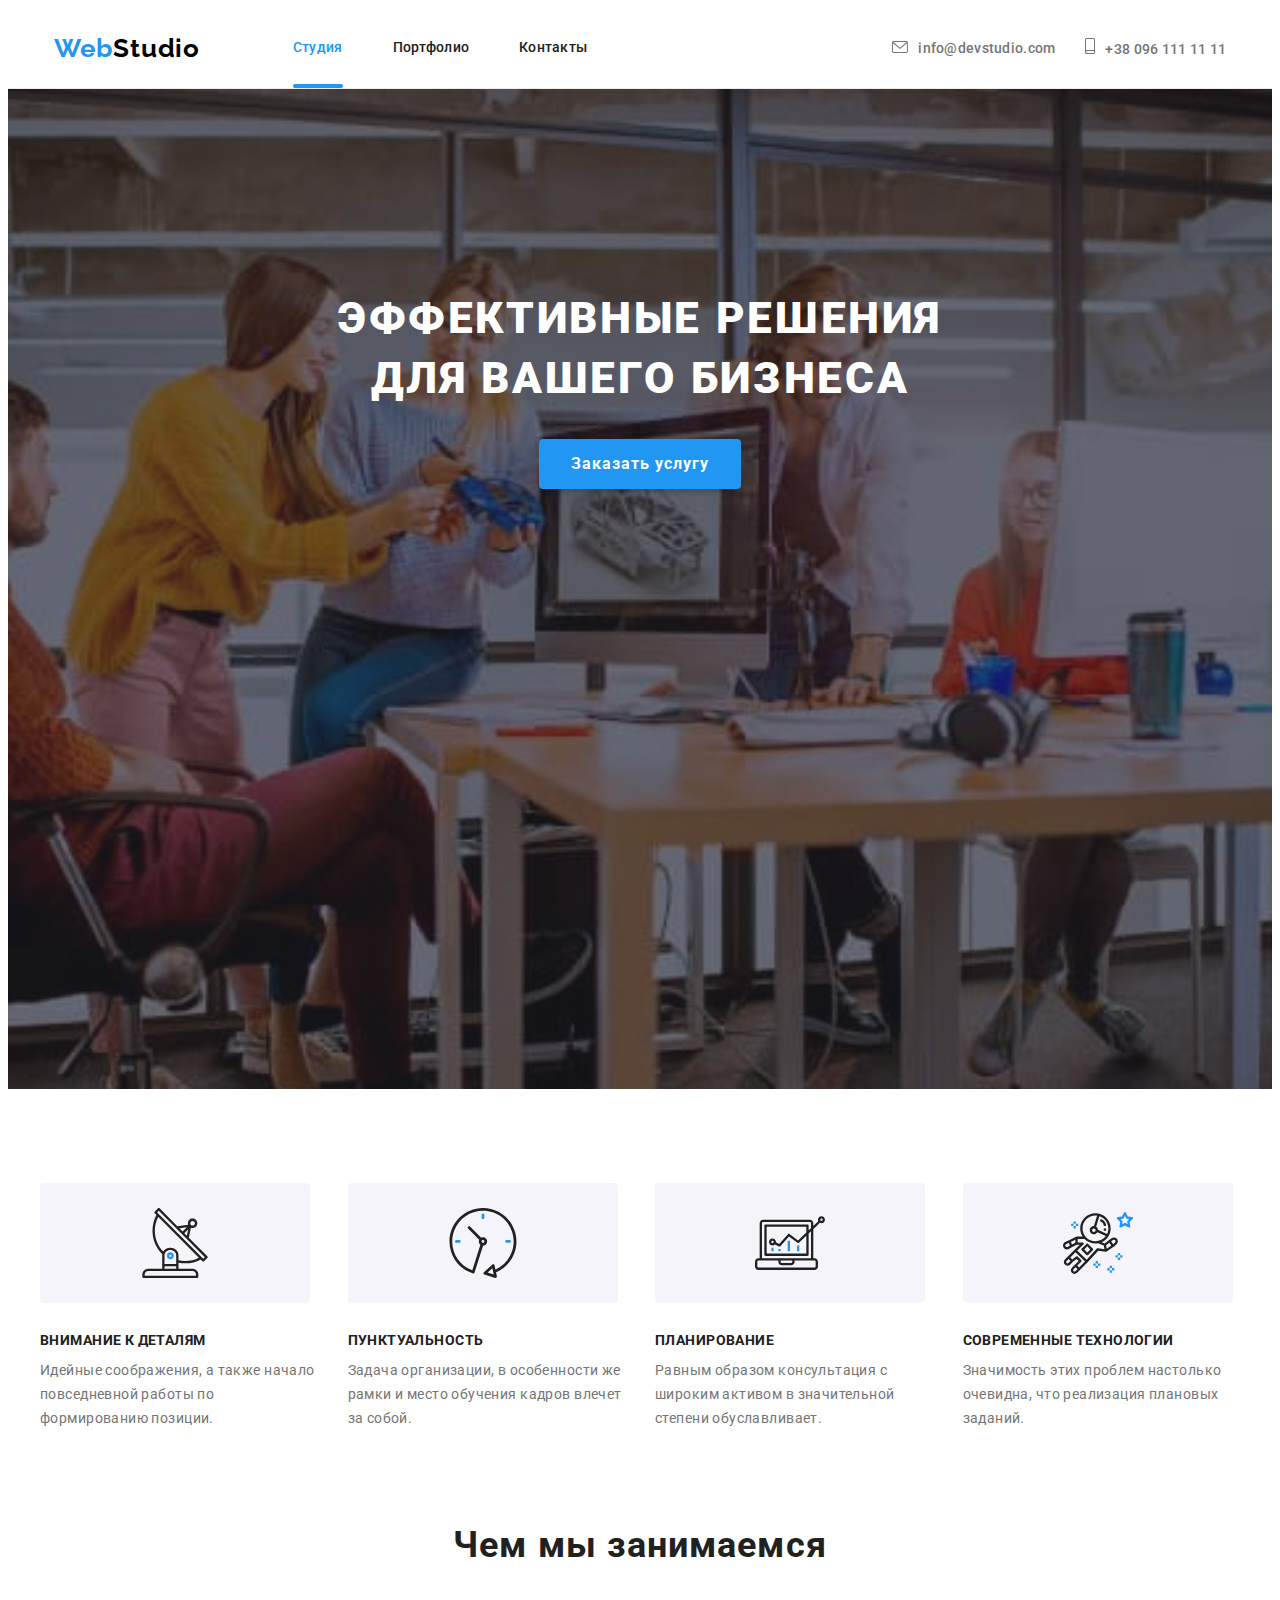
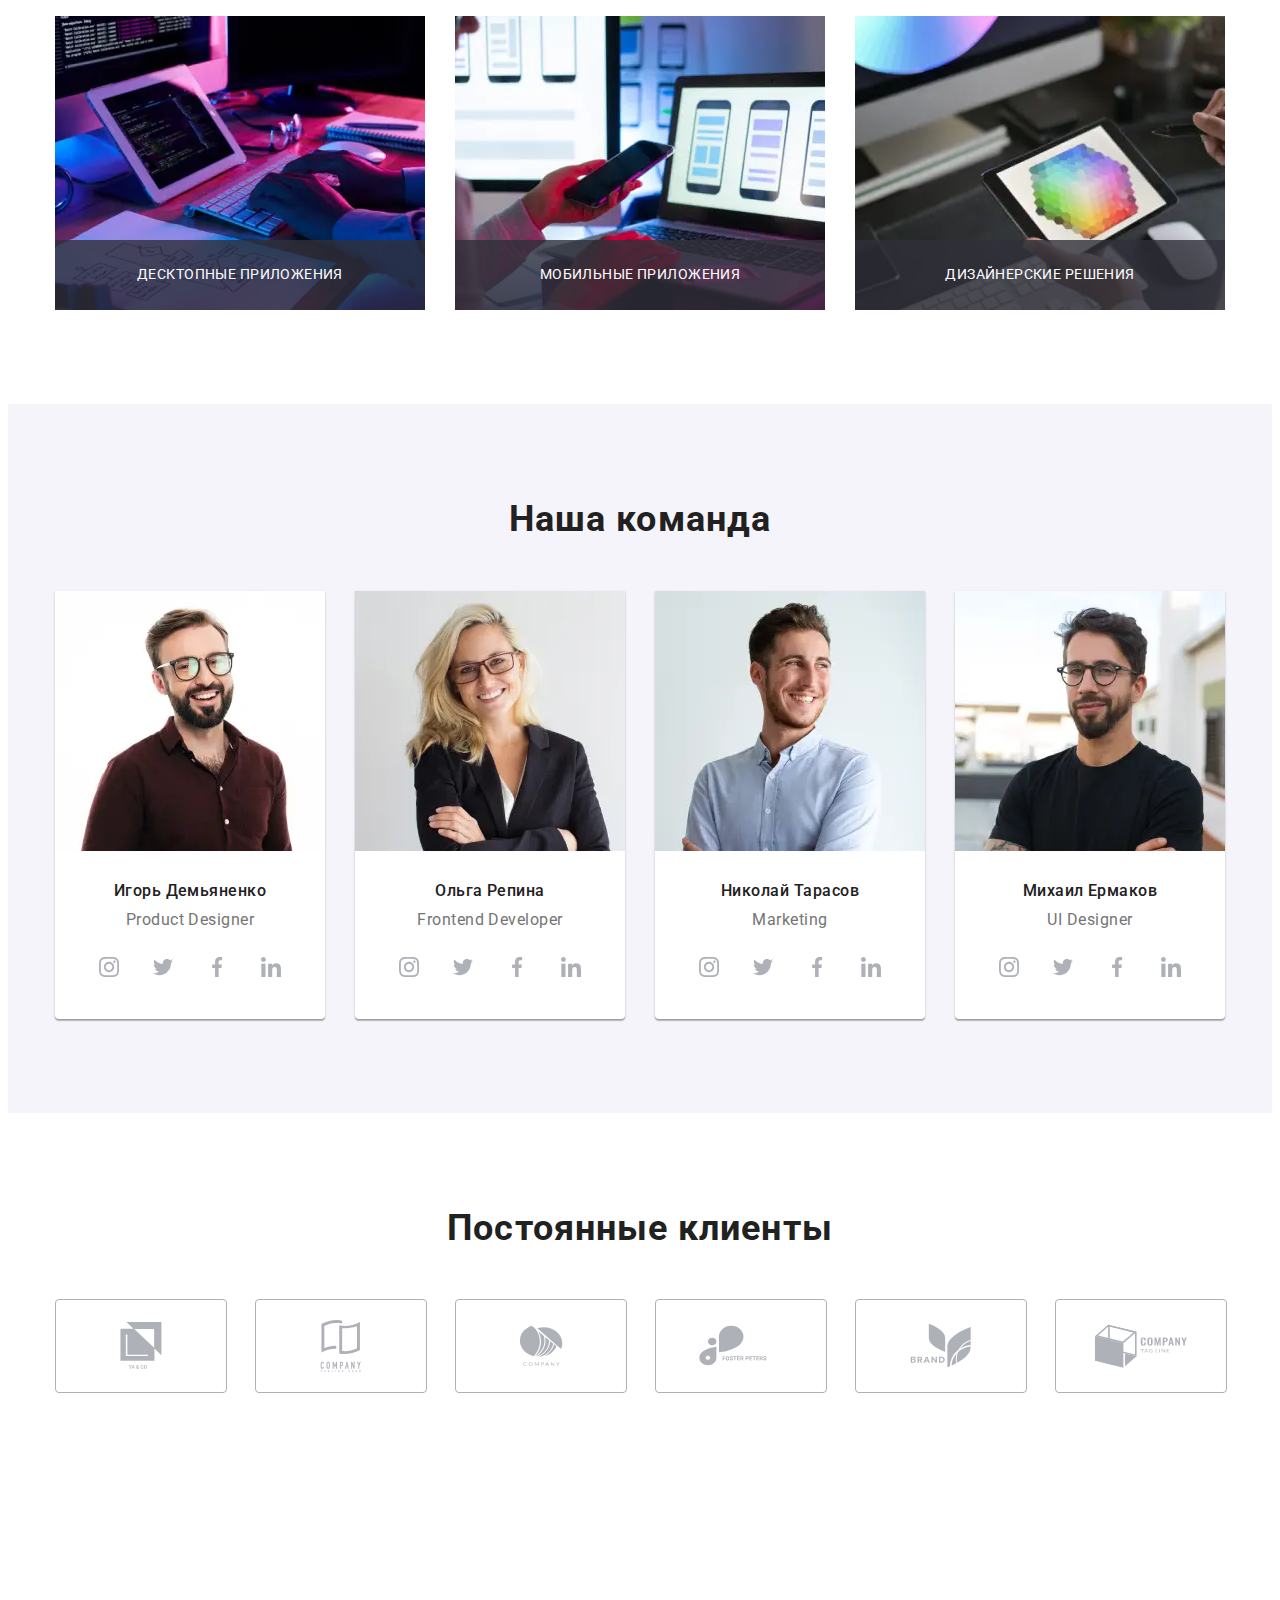
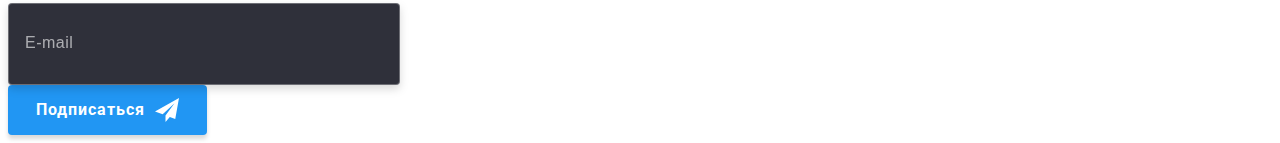
==== commit c759e9fd: "редактирует мобильное меню" ====
--- a/index.html
+++ b/index.html
@@ -512,7 +512,7 @@
             </div> -->
 
     <!-- Social links -->
-    <!-- <div class="footer__social">
+    <div class="footer__social">
                 <p class="footer__box-text">Присоединяйтесь</p>
 
                 <ul class="social-list footer__social-list_margins flex-component list">
@@ -563,10 +563,10 @@
                 </form>
             </div>
         </div>
-    </footer> -->
+    </footer>
 
     <!-- Modal Window -->
-    <!-- <div class="backdrop is-hidden" data-modal>
+    <div class="backdrop is-hidden" data-modal>
         <div class="modal flex-component">
             <button type="button" class="modal__close flex-component" data-modal-close>
                 <svg class="modal__close-icon" width="11" height="11">
@@ -606,7 +606,7 @@
                 <textarea name="user-comment" class="contact-form__textarea" id="user-comment"
                     placeholder="Введите текст"></textarea>
 
-                <label for="checkbox-policy" class="contact-form__checkbox-policy flex-component">
+                <label for="checkbox-policy" class="contact-form__checkbox-policy">
                     <input type="checkbox" class="contact-form__checkbox-input visually-hidden" name="user-policy"
                         value="agree" id="checkbox-policy" required />
 
@@ -623,7 +623,7 @@
                 <button type="submit" class="modal-btn buttons contact-form__button">Отправить</button>
             </form>
         </div>
-    </div> -->
+    </div>
 
     <script src="./js/modal.js"></script>
     <script src="./js/mobile-menu.js"></script>
--- a/css/main.min.css
+++ b/css/main.min.css
@@ -1 +1 @@
-:root{--primary-font: "Roboto", sans-serif;--secondary-font: "Raleway", sans-serif;--main-font-size: 14px;--secondary-font-size: 16px;--primary-text-color: #212121;--secondary-text-color: #757575;--h1-button-text-color: #ffffff;--accent-color: #2196f3;--background-color: #e5e5e5;--hero-footer-background: #2f303a;--radio-button-section-background: #f5f4fa;--border-color: #eeeeee;--icon-color: #afb1b8;--footer-contact-link-color: rgba(255, 255, 255, 0.6);--logo-top-color: #000000;--header-border-color: #ececec;--button-shadow: 0px 4px 4px rgba(0, 0, 0, 0.15);--transition-cubic: cubic-bezier(0.4, 0, 0.2, 1)}.visually-hidden{position:absolute !important;clip:rect(1px 1px 1px 1px);clip:rect(1px, 1px, 1px, 1px);padding:0 !important;border:0 !important;height:1px !important;width:1px !important;overflow:hidden}h1,h2,h3,h4,h5,h6,p{margin-top:0;margin-bottom:0}ul,ol{margin-bottom:0;margin-top:0;padding-left:0}img{display:block;max-width:100%;height:auto}.list{list-style-type:none}.link{text-decoration:none}body{font-family:var(--primary-font);font-size:var(--main-font-size);color:var(--background-color)}.flex-component{display:flex;align-items:center;justify-content:center}.margins-right:not(:last-child){margin-right:30px}.container{padding-left:15px;padding-right:15px}@media screen and (min-width: 480px){.container{width:480px;margin:0 auto}}@media screen and (min-width: 768px){.container{width:768px}}@media screen and (min-width: 1200px){.container{width:1200px}}.section{padding-top:60px;padding-bottom:60px}@media screen and (min-width: 1200px){.section{padding-top:94px;padding-bottom:94px}}.backdrop{position:fixed;left:0px;top:0px;width:100vw;height:100vh;background:rgba(0,0,0,.2);z-index:100;transition:opacity 250ms var(--transition-cubic),visibility 250ms var(--transition-cubic)}.backdrop.is-hidden{opacity:0;visibility:hidden;pointer-events:none}.logo{font-size:24px;line-height:1.17;font-weight:700;font-family:var(--secondary-font);letter-spacing:.03em;color:var(--accent-color)}@media screen and (min-width: 1200px){.logo{font-size:26px;line-height:1.19;font-weight:700}}.mobile-menu{position:fixed;top:0;left:0;width:100vw;height:100vw;overflow:auto;background-color:var(--h1-button-text-color);padding:48px 83px 48px 40px;opacity:0;visibility:hidden;pointer-events:none}.mobile-menu__close-btn{position:absolute;top:10px;right:15px;width:40px;height:40px;border:none;background-color:transparent;padding:11px}.mobile-menu__close-btn:hover,.mobile-menu__close-btn:focus{fill:var(--logo-top-color)}.mobile-menu.is-open{opacity:1;visibility:visible;pointer-events:auto}.mobile-menu__icon-close{width:18px;height:18px}.mobile-menu__link{font-weight:500;font-size:40px;line-height:1.17;letter-spacing:.02rem;color:var(--primary-text-color);text-decoration:none}.mobile-menu__link:hover,.mobile-menu__link:focus{color:var(--accent-color)}.mobile-menu__link-current{font-weight:500;font-size:40px;line-height:1.17;letter-spacing:.02rem;color:var(--accent-color)}.mobile-menu__item:not(:last-child){margin-bottom:33px}.mobile-menu__contacts{margin-top:302px}.mobile-menu__contacts-link{font-weight:500;font-size:34px;line-height:1.17;letter-spacing:.02rem;color:var(--secondary-text-color)}.mobile-menu__contacts-link:hover,.mobile-menu__contacts-link:focus{color:var(--accent-color)}.mobile-menu__email{margin-top:32px}.mobile-menu__email{font-size:24px;line-height:1.16;letter-spacing:.02rem;margin-bottom:64px;color:var(--secondary-text-color)}.mobile-menu__social-list{display:flex}.mobile-menu__social-item:not(:last-child){margin-right:20px}.mobile-menu__social-item:not(:last-child) :not(:last-child):after{position:absolute;content:"yyy";width:22px;border:1px solid rgba(33,33,33,.2);transform:rotate(90deg)}.mobile-menu__social-links{position:relative;font-weight:500;font-size:18px;line-height:1.22;letter-spacing:.02rem;text-decoration:none;color:var(--accent-color)}.mobile-menu__social-links:not(:last-child):after{position:absolute;content:"";width:22px;top:10px;border:1px solid rgba(33,33,33,.2);transform:rotate(90deg)}@media screen and (min-width: 768px){.mobile-menu{display:none}}.buttons{font-family:inherit;font-size:var(--secondary-font-size);border-radius:4px;transition:color 250ms var(--transition-cubic)}.buttons:hover,.buttons:focus{color:var(--accent-color)}.modal-btn{font-size:16px;line-height:1.94;font-weight:700;font-weight:bold;line-height:1.88;letter-spacing:.06em;padding:10px 32px;border-radius:4px;color:var(--h1-button-text-color);background:var(--accent-color);box-shadow:var(--button-shadow);border:none}.modal-btn:hover{cursor:pointer}.contact-form{display:flex;flex-direction:column;padding:40px}.contact-form__title{font-size:20px;line-height:1.15;font-weight:700;text-align:center;letter-spacing:.03em;color:var(--primary-text-color)}.contact-form__label{font-size:12px;line-height:1.17;font-weight:400;letter-spacing:.01em;margin-top:10px;color:var(--secondary-text-color)}.contact-form__input-wrapper{position:relative;display:block;margin-top:4px}.contact-form__input{width:100%;height:40px;padding-left:42px;border:1px solid rgba(33,33,33,.2);border-radius:4px}.contact-form .contact-form__input:focus{border:1px solid var(--accent-color);outline:none}.contact-form__icon{position:absolute;display:block;top:50%;left:12px;width:18px;height:18px;fill:var(--primary-text-color);transform:translateY(-50%)}.contact-form__input:focus+.contact-form__icon{fill:var(--accent-color)}.contact-form__textarea{width:100%;height:120px;padding:12px 16px;margin-top:4px;border:1px solid rgba(33,33,33,.2);border-radius:4px;resize:none}.contact-form__textarea:focus{border:1px solid var(--accent-color);outline:none}.contact-form__textarea:focus::-moz-placeholder{line-height:1.14;letter-spacing:.01em;color:rgba(117,117,117,.5)}.contact-form__textarea:focus:-ms-input-placeholder{line-height:1.14;letter-spacing:.01em;color:rgba(117,117,117,.5)}.contact-form__textarea:focus::placeholder{line-height:1.14;letter-spacing:.01em;color:rgba(117,117,117,.5)}.contact-form__checkbox-policy{position:relative;line-height:1.7;letter-spacing:.03em;margin-top:20px;margin-left:0;color:var(--secondary-text-color);cursor:pointer}.contact-form__checkbox-icon{width:16px;height:15px;margin-right:7px;fill:var(--primary-text-color);transition:fill 250ms var(--transition-cubic)}.contact-form__checkbox-policy:hover .contact-form__checkbox-icon{fill:var(--accent-color)}.contact-form__checkbox-icon-check{position:absolute;width:16px;height:15px;left:7px;opacity:0;fill:var(--h1-button-text-color);transition:opacity 250ms var(--transition-cubic)}.contact-form__checkbox-input:checked~.contact-form__checkbox-icon-check{fill:var(--accent-color);opacity:1;outline-color:var(--accent-color)}.contact-form__checkbox-policy-link{line-height:1.17;letter-spacing:.03em;-webkit-text-decoration-line:underline;text-decoration-line:underline;color:var(--accent-color)}.contact-form__button{align-self:center;margin-top:30px}.modal{position:absolute;top:50%;left:50%;width:528px;height:581px;transform:translate(-50%, -50%);background-color:var(--h1-button-text-color);box-shadow:0px 1px 3px rgba(0,0,0,.12),0px 1px 1px rgba(0,0,0,.14),0px 2px 1px rgba(0,0,0,.2);border-radius:4px}.modal__close{position:absolute;top:8px;right:8px;width:30px;height:30px;border-radius:50%;background-color:transparent;cursor:pointer;border:1px solid rgba(0,0,0,.1);transition:fill 250ms var(--transition-cubic)}.modal__close:hover,.modal__close:focus{fill:var(--accent-color)}@media screen and (min-width: 1200px){.contacts__list:not(:last-child){margin-right:30px}}.contacts__link{font-size:14px;line-height:1.14;font-weight:500;transition:color 250ms var(--transition-cubic),fill 250ms var(--transition-cubic)}.contacts__link:hover,.contacts__link:focus{color:var(--accent-color)}.social-list__item{display:flex;justify-content:space-between;align-items:center}.social-list__item:not(:last-child){margin-right:10px}.social-list__link{width:44px;height:44px;border-radius:50%;transition:background-color 250ms var(--transition-cubic)}.social-list__link:hover,.social-list__link:focus{background-color:var(--accent-color)}.social-list__icon{width:20px;height:20px;fill:var(--icon-color);transition:fill 250ms var(--transition-cubic)}.social-list__link:hover .social-list__icon,.social-list__link:focus .social-list__icon{fill:var(--h1-button-text-color)}.title{font-size:28px;line-height:1.18;font-weight:700;letter-spacing:.03em;text-align:center}.title_color{color:var(--primary-text-color)}@media screen and (min-width: 1200px){.desktop-title{font-size:36px;line-height:1.17;font-weight:700}}.mailing-form{margin-top:20px;position:relative}@media screen and (max-width: 1199px){.mailing-form{flex-direction:column}}.mailing-form__input{width:450px;padding:15px 16px;color:var(--h1-button-text-color);background-color:var(--hero-footer-background);border:1px solid rgba(255,255,255,.3);filter:drop-shadow(0px 4px 4px rgba(0, 0, 0, 0.15));border-radius:4px}.mailing-form__input::-moz-placeholder{font-size:16px;line-height:1.25;font-weight:400;letter-spacing:.03em;color:rgba(255,255,255,.6)}.mailing-form__input:-ms-input-placeholder{font-size:16px;line-height:1.25;font-weight:400;letter-spacing:.03em;color:rgba(255,255,255,.6)}.mailing-form__input::placeholder{font-size:16px;line-height:1.25;font-weight:400;letter-spacing:.03em;color:rgba(255,255,255,.6)}@media screen and (min-width: 1200px){.mailing-form__input{width:358px;height:50px}}@media screen and (min-width: 1200px){.mailing-form__input{margin-right:12px}}.mailing-form__button{padding:10px 28px}@media screen and (max-width: 1199px){.mailing-form__button{margin-top:20px}}.mailing-form__icon{width:24px;height:24px;margin-left:10px;fill:var(--h1-button-text-color)}.header{border-bottom:1px solid var(--header-border-color);background-color:var(--h1-button-text-color)}.header__mobile-menu-btn{width:40px;height:40px;background-color:transparent;border:none;padding:12px 8px}@media screen and (min-width: 768px){.header__mobile-menu-btn{display:none}}.header__mobile-menu-icon{width:20px;height:16px;fill:var(--logo-top-color)}.header__mobile-menu-icon:hover,.header__mobile-menu-icon:focus{fill:var(--accent-text-color)}@media screen and (max-width: 767px){.header__container{justify-content:space-between;padding-top:10px;padding-bottom:10px}}.header__nav{display:flex;align-items:center}.header__logo_color{color:var(--logo-top-color)}.header__logo_margin_right{margin-right:88px}@media screen and (min-width: 1200px){.header__logo_margin_right{margin-right:93px}}.header__contacts-link{letter-spacing:.02em;color:var(--secondary-text-color)}@media(min-width: 768px)and (max-width: 1199px){.header__contacts-link{font-size:12px;line-height:1.17}}@media screen and (max-width: 767px){.menu{display:none}}@media screen and (min-width: 767px){.menu{margin-right:84px}}@media screen and (min-width: 1200px){.menu{margin-right:305px}}.menu__item:not(:last-child){margin-right:50px}.menu__item .link.current{color:var(--accent-color)}.menu__link{position:relative;display:block;font-weight:500;line-height:1.14;letter-spacing:.02em;padding:32px 0;color:var(--primary-text-color);transition:color 250ms var(--transition-cubic)}.menu__link:hover,.menu__link:focus{color:var(--accent-color)}.menu__link.current::after{content:"";position:absolute;display:block;width:100%;height:4px;margin-top:28px;background-color:var(--accent-color);border-radius:2px}.header__contacts{display:none}@media screen and (min-width: 768px){.header__contacts{display:block}}@media screen and (min-width: 1200px){.header__contacts{display:flex;justify-content:center;align-items:center}}.contacts__icon{margin-right:8px;fill:currentColor}@media screen and (min-width: 1200px){.contacts__icon{margin-right:10px}}.contacts__icon-email_size{width:14px;height:10px}@media screen and (min-width: 1200px){.contacts__icon-email_size{width:16px;height:12px}}.contacts__icon-tel_size{width:10px;height:14px}@media screen and (min-width: 1200px){.contacts__icon-tel_size{width:10px;height:16px}}.contacts__link:hover .contacts__icon,.contacts__link:focus .contacts__icon{fill:var(--accent-color)}.hero{background:var(--hero-footer-background)}.hero__container{flex-direction:column}.hero-background{width:100%;min-width:280px;height:400px;margin-left:auto;margin-right:auto;padding-top:118px;padding-bottom:118px;background-image:linear-gradient(rgba(47, 48, 58, 0.4), rgba(47, 48, 58, 0.4)),url(../images/hero-bg/hero-image-mob.jpg);background-repeat:no-repeat;background-position:center;background-size:cover}@media(min-device-pixel-ratio: 2),(-webkit-min-device-pixel-ratio: 2),(min-resolution: 192dpi),(min-resolution: 2dppx){.hero-background{background-image:linear-gradient(HeroBackgroundGradient, rgba(47, 48, 58, 0.4)),url(../images/hero-bg/hero-image-mob@2x.jpg)}}@media screen and (min-width: 768px){.hero-background{background-image:linear-gradient(HeroBackgroundGradient, rgba(47, 48, 58, 0.4)),url(../images/hero-bg/hero-image-tablet.jpg);height:400px}}@media(min-device-pixel-ratio: 2)and (min-width: 768px),(-webkit-min-device-pixel-ratio: 2)and (min-width: 768px),(min-resolution: 192dpi)and (min-width: 768px),(min-resolution: 2dppx)and (min-width: 768px){.hero-background{background-image:linear-gradient(HeroBackgroundGradient, rgba(47, 48, 58, 0.4)),url(../images/hero-bg/hero-image-tablet@2x.jpg)}}@media screen and (min-width: 1200px){.hero-background{background-image:linear-gradient(HeroBackgroundGradient, rgba(47, 48, 58, 0.4)),url(../images/hero-bg/hero-image-desktop.jpg);height:600px;max-width:1600px;padding-top:200px;padding-bottom:200px}}@media(min-device-pixel-ratio: 2)and (min-width: 1200px),(-webkit-min-device-pixel-ratio: 2)and (min-width: 1200px),(min-resolution: 192dpi)and (min-width: 1200px),(min-resolution: 2dppx)and (min-width: 1200px){.hero-background{background-image:linear-gradient(HeroBackgroundGradient, rgba(47, 48, 58, 0.4)),url(../images/hero-bg/hero-image-desktop@2x.jpg)}}.hero__title{font-size:26px;line-height:1.62;font-weight:900;text-align:center;letter-spacing:.06em;text-transform:uppercase;color:var(--h1-button-text-color)}@media screen and (min-width: 1200px){.hero__title{font-size:44px;line-height:1.36;font-weight:900;width:696px;margin:0 auto}}.hero__modal-btn_margin_top{margin-top:30px}.advantages__list{display:flex;flex-wrap:wrap}@media screen and (min-width: 768px){.advantages__list{margin-right:-30px;margin-bottom:-30px}}@media screen and (max-width: 767px){.advantages__item:not(:last-child){margin-bottom:30px}}@media screen and (min-width: 768px){.advantages__item{margin-right:30px;margin-bottom:30px}}@media screen and (min-width: 768px){.advantages__item{flex-wrap:wrap;flex-basis:calc((100% - 60px) / 2)}}@media screen and (min-width: 1200px){.advantages__item{flex-basis:calc((100% - 120px) / 4)}}.advantages__icon-box{height:120px;background:var(--radio-button-section-background);border-radius:4px}@media screen and (min-width: 480px){.advantages__icon-box{width:450px;height:120px}}@media screen and (min-width: 768px){.advantages__icon-box{width:354px;height:120px}}@media screen and (min-width: 1200px){.advantages__icon-box{width:270px;height:120px}}.advantages__icon{width:70px;height:70px}.advantages__suptitle{margin-top:30px;font-size:var(--main-font-size);line-height:1.14;letter-spacing:.03em;text-transform:uppercase}@media screen and (max-width: 767px){.advantages__suptitle{text-align:center}}.advantages__text{line-height:1.7;letter-spacing:.03em;margin-top:10px;color:var(--secondary-text-color)}@media screen and (max-width: 1199px){.task{display:none !important}}.task_padding_bottom{padding-bottom:94px}.task__list{display:flex;flex-wrap:wrap;justify-content:center;margin-left:auto;margin-right:auto;margin-top:50px}.task__item{position:relative;width:370px;z-index:-1}.task__thumb{position:absolute;width:100%;height:70px;bottom:0;background-color:rgba(47,48,58,.8)}.task__thumb-description{line-height:1.14;letter-spacing:.03em;text-transform:uppercase;color:var(--h1-button-text-color)}.team{background:var(--radio-button-section-background)}.team__title_margin_botom{margin-bottom:30px}@media screen and (min-width: 1200px){.team__title_margin_botom{margin-bottom:50px}}.team__list{flex-wrap:wrap;margin-left:-30px;margin-top:-30px}.team__item{width:450px;margin-left:30px;margin-top:30px;background-color:var(--h1-button-text-color);box-shadow:0px 1px 3px rgba(0,0,0,.12),0px 1px 1px rgba(0,0,0,.14),0px 2px 1px rgba(0,0,0,.2);border-radius:0px 0px 4px 4px}@media screen and (min-width: 768px){.team__item{width:354px}}@media screen and (min-width: 1200px){.team__item{width:270px}}.team__card-description-box{padding-top:30px;padding-bottom:30px}@media screen and (max-width: 1199px){.team__card-description-box{padding-bottom:24px}}.team__text{font-size:var(--secondary-font-size);line-height:1.19;text-align:center;letter-spacing:.03em}.team__suptitle{font-weight:500}.team__description{margin-top:10px;color:var(--secondary-text-color)}.team__social-list_margin{margin-top:16px}.team__picture-size{width:450px}.clients__list_margin{margin-top:30px}@media screen and (min-width: 1200px){.clients__list_margin{margin-top:50px}}.clients__list{display:grid;grid-template-columns:repeat(1, 100%);gap:30px;justify-content:center;align-items:center}@media screen and (min-width: 480px){.clients__list{display:grid;grid-template-columns:repeat(2, 210px);gap:30px}}@media screen and (min-width: 768px){.clients__list{grid-template-columns:repeat(3, 226px)}}@media screen and (min-width: 1200px){.clients__list{grid-template-columns:repeat(6, 170px)}}@media screen and (max-width: 479px){.clients__item{display:flex;justify-content:center}}.clients__link{width:100%;height:92px;border:1px solid var(--icon-color);border-radius:4px;transition:border-color 250ms var(--transition-cubic)}@media screen and (min-width: 1200px){.clients__link{width:170px}}.clients__link:hover,.clients__link:focus{border-color:var(--accent-color)}@media screen and (max-width: 767px){.clients__link{width:210px}}.clients__icon{width:100%;fill:var(--icon-color);transition:fill 250ms var(--transition-cubic)}.clients__link:hover .clients__icon,.clients__link:focus .clients__icon{fill:var(--accent-color)}.footer{height:100%;background:var(--hero-footer-background)}@media screen and (max-width: 480px){.footer{width:480px}}.footer__container{display:block;width:480px;margin-left:auto;margin-right:auto}@media screen and (max-width: 767px){.footer__container{flex-direction:column;align-items:center}}@media screen and (min-width: 768px){.footer__container{padding-left:76px;padding-right:76px}}@media screen and (min-width: 1200px){.footer__container{align-items:baseline;padding-left:215px;padding-right:215px}}.footer__logo_color{color:var(--h1-button-text-color)}@media screen and (max-width: 1199px){.footer__address-section{text-align:center}}@media screen and (min-width: 1200px){.footer__address-section{margin-right:70px}}.footer__address-box{margin-top:20px;margin-right:0;font-style:normal}@media screen and (min-width: 768px){.footer__address-box{margin-right:165px}}.footer__address-item{margin-top:8px}@media screen and (min-width: 1200px){.footer__address-item{margin-top:9px}}.footer__address-text{line-height:1.7;letter-spacing:.03em;color:var(--h1-button-text-color)}.footer__contact-links{line-height:1.7;letter-spacing:.03em;color:var(--footer-contact-link-color)}.footer__social-list_margins{margin-top:20px}@media screen and (min-width: 1200px){.footer__social-list_margins{margin-right:93px}}.footer__social-link_bgcolor{background-color:rgba(255,255,255,.1)}.footer__social-icon_color{fill:var(--h1-button-text-color)}.footer__box-text{line-height:1.14;letter-spacing:.03em;text-transform:uppercase;color:var(--h1-button-text-color)}@media screen and (max-width: 1199px){.footer__box-text{text-align:center;margin-top:60px}}.portfolio .portfolio__box{display:flex;flex-direction:column}.portfolio__radio-buttons-list{display:flex;flex-wrap:wrap;justify-content:center}.portfolio .portfolio__radio-buttons-item:not(:last-child){margin-right:8px}.portfolio__buttons{cursor:pointer;line-height:1.63;padding:6px 22px;background:var(--radio-button-section-background);border:none;color:var(--primary-text-color);transition:color 250ms var(--transition-cubic),background-color 250ms var(--transition-cubic),box-shadow 250ms var(--transition-cubic)}.portfolio__buttons:hover,.portfolio__buttons:focus{background-color:var(--accent-color);color:var(--h1-button-text-color);box-shadow:0px 3px 1px rgba(0,0,0,.1),0px 1px 2px rgba(0,0,0,.08),0px 2px 2px rgba(0,0,0,.12);border-radius:4px}.portfolio__card-list{display:flex;flex-wrap:wrap;margin-top:40px}@media screen and (min-width: 768px){.portfolio__card-list{flex-basis:calc((100% - 45px) / 2);margin-top:30px}}@media screen and (min-width: 1200px){.portfolio__card-list{flex-basis:calc((100% - 60px) / 3);margin-top:50px}}.portfolio__card-item{position:relative;width:450px;margin-right:0;transition:box-shadow 250ms var(--transition-cubic),background-color 250ms var(--transition-cubic)}.portfolio__card-item:not(:last-child){margin-bottom:30px}@media screen and (min-width: 768px){.portfolio__card-item{width:354px;margin-right:30px}}@media screen and (min-width: 1200px){.portfolio__card-item{width:370px}}@media(min-width: 767px)and (max-width: 1200px){.portfolio__card-item:nth-child(2n){margin-right:0}}@media screen and (min-width: 1200px){.portfolio__card-item:nth-child(3n){margin-right:0}}@media(min-width: 767px)and (max-width: 1200px){.portfolio__card-item:nth-last-child(-n+1){margin-bottom:0}}@media screen and (min-width: 1200px){.portfolio__card-item:nth-last-child(-n+3){margin-bottom:0}}.portfolio__card-item:hover,.portfolio__card-item:focus{background-color:var(--h1-button-text-color);box-shadow:0px 1px 1px rgba(0,0,0,.12),0px 4px 4px rgba(0,0,0,.06),1px 4px 6px rgba(0,0,0,.16)}.portfolio__card-link{height:100%;display:flex;flex-direction:column}.portfolio__img-wrapper{position:relative;overflow:hidden}.portfolio__overlay{position:absolute;top:0;bottom:0;width:100%;height:294px;font-size:18px;line-height:1.56;letter-spacing:.03em;padding:63px 24px;overflow:auto;margin-top:0;margin-bottom:0;color:var(--h1-button-text-color);background-color:rgba(33,150,243,.9);transform:translateY(100%);transition:transform 250ms var(--transition-cubic)}.portfolio__card-link:hover .portfolio__overlay,.portfolio__card-link:focus .portfolio__overlay{transform:translateY(0%)}.portfolio__card-description-box{flex-grow:1;padding:20px 24px;border:1px solid var(--border-color);border-top:none}.portfolio__card-title{font-size:18px;line-height:2;font-weight:700;letter-spacing:.06em;color:var(--primary-text-color)}.portfolio__card-text{margin-top:4px;font-size:var(--secondary-font-size);line-height:1.87;letter-spacing:.03em;color:var(--secondary-text-color)}/*# sourceMappingURL=main.min.css.map */+:root{--primary-font: "Roboto", sans-serif;--secondary-font: "Raleway", sans-serif;--main-font-size: 14px;--secondary-font-size: 16px;--primary-text-color: #212121;--secondary-text-color: #757575;--h1-button-text-color: #ffffff;--accent-color: #2196f3;--background-color: #e5e5e5;--hero-footer-background: #2f303a;--radio-button-section-background: #f5f4fa;--border-color: #eeeeee;--icon-color: #afb1b8;--footer-contact-link-color: rgba(255, 255, 255, 0.6);--logo-top-color: #000000;--header-border-color: #ececec;--button-shadow: 0px 4px 4px rgba(0, 0, 0, 0.15);--transition-cubic: cubic-bezier(0.4, 0, 0.2, 1)}.visually-hidden{position:absolute !important;clip:rect(1px 1px 1px 1px);clip:rect(1px, 1px, 1px, 1px);padding:0 !important;border:0 !important;height:1px !important;width:1px !important;overflow:hidden}h1,h2,h3,h4,h5,h6,p{margin-top:0;margin-bottom:0}ul,ol{margin-bottom:0;margin-top:0;padding-left:0}img{display:block;max-width:100%;height:auto}.list{list-style-type:none}.link{text-decoration:none}body{font-family:var(--primary-font);font-size:var(--main-font-size);color:var(--background-color)}.flex-component{display:flex;align-items:center;justify-content:center}.margins-right:not(:last-child){margin-right:30px}.container{padding-left:15px;padding-right:15px}@media screen and (min-width: 480px){.container{width:480px;margin:0 auto}}@media screen and (min-width: 768px){.container{width:768px}}@media screen and (min-width: 1200px){.container{width:1200px}}.section{padding-top:60px;padding-bottom:60px}@media screen and (min-width: 1200px){.section{padding-top:94px;padding-bottom:94px}}.backdrop{position:fixed;left:0px;top:0px;width:100vw;height:100vh;background:rgba(0,0,0,.2);z-index:100;transition:opacity 250ms var(--transition-cubic),visibility 250ms var(--transition-cubic)}.backdrop.is-hidden{opacity:0;visibility:hidden;pointer-events:none}.logo{font-size:24px;line-height:1.17;font-weight:700;font-family:var(--secondary-font);letter-spacing:.03em;color:var(--accent-color)}@media screen and (min-width: 1200px){.logo{font-size:26px;line-height:1.19;font-weight:700}}.mobile-menu{position:fixed;top:0;left:0;width:100vw;height:100vw;overflow:auto;background-color:var(--h1-button-text-color);padding:48px 83px 48px 40px;opacity:0;visibility:hidden;pointer-events:none}.mobile-menu__close-btn{position:absolute;top:10px;right:15px;width:40px;height:40px;border:none;background-color:transparent;padding:11px}.mobile-menu__close-btn:hover,.mobile-menu__close-btn:focus{fill:var(--logo-top-color)}.mobile-menu.is-open{opacity:1;visibility:visible;pointer-events:auto}.mobile-menu__icon-close{width:18px;height:18px}.mobile-menu__link{font-weight:500;font-size:40px;line-height:1.17;letter-spacing:.02rem;color:var(--primary-text-color);text-decoration:none}.mobile-menu__link:hover,.mobile-menu__link:focus{color:var(--accent-color)}.mobile-menu__link-current{font-weight:500;font-size:40px;line-height:1.17;letter-spacing:.02rem;color:var(--accent-color)}.mobile-menu__item:not(:last-child){margin-bottom:33px}.mobile-menu__contacts{margin-top:302px}.mobile-menu__contacts-link{font-weight:500;font-size:34px;line-height:1.17;letter-spacing:.02rem;color:var(--secondary-text-color)}.mobile-menu__contacts-link:hover,.mobile-menu__contacts-link:focus{color:var(--accent-color)}.mobile-menu__email{margin-top:32px}.mobile-menu__email{font-size:24px;line-height:1.16;letter-spacing:.02rem;margin-bottom:64px;color:var(--secondary-text-color)}.mobile-menu__social-list{display:flex}.mobile-menu__social-item:not(:last-child){margin-right:20px}.mobile-menu__social-item:not(:last-child) :not(:last-child):after{position:absolute;content:"yyy";width:22px;border:1px solid rgba(33,33,33,.2);transform:rotate(90deg)}.mobile-menu__social-links{position:relative;font-weight:500;font-size:18px;line-height:1.22;letter-spacing:.02rem;text-decoration:none;color:var(--accent-color)}.mobile-menu__social-links:not(:last-child):after{position:absolute;content:"";width:22px;top:10px;border:1px solid rgba(33,33,33,.2);transform:rotate(90deg)}@media screen and (min-width: 768px){.mobile-menu{display:none}}.buttons{font-family:inherit;font-size:var(--secondary-font-size);border-radius:4px;transition:color 250ms var(--transition-cubic)}.buttons:hover,.buttons:focus{color:var(--accent-color)}.modal-btn{font-size:16px;line-height:1.94;font-weight:700;font-weight:bold;line-height:1.88;letter-spacing:.06em;padding:10px 32px;border-radius:4px;color:var(--h1-button-text-color);background:var(--accent-color);box-shadow:var(--button-shadow);border:none}.modal-btn:hover{cursor:pointer}.contact-form{display:flex;flex-direction:column;padding:40px}.contact-form__title{font-size:20px;line-height:1.5;font-weight:700;text-align:center;letter-spacing:.03em;color:var(--primary-text-color)}@media screen and (min-width: 1200px){.contact-form__title{font-size:20px;line-height:1.15;font-weight:700}}.contact-form__label{font-size:12px;line-height:1.17;font-weight:400;letter-spacing:.01em;margin-top:10px;color:var(--secondary-text-color)}.contact-form__input-wrapper{position:relative;display:block;margin-top:4px}.contact-form__input{width:100%;height:40px;padding-left:42px;border:1px solid rgba(33,33,33,.2);border-radius:4px}.contact-form .contact-form__input:focus{border:1px solid var(--accent-color);outline:none}.contact-form__icon{position:absolute;display:block;top:50%;left:12px;width:18px;height:18px;fill:var(--primary-text-color);transform:translateY(-50%)}.contact-form__input:focus+.contact-form__icon{fill:var(--accent-color)}.contact-form__textarea{width:100%;height:120px;padding:12px 16px;margin-top:4px;border:1px solid rgba(33,33,33,.2);border-radius:4px;resize:none}.contact-form__textarea:focus{border:1px solid var(--accent-color);outline:none}.contact-form__textarea:focus::-moz-placeholder{line-height:1.14;letter-spacing:.01em;color:rgba(117,117,117,.5)}.contact-form__textarea:focus:-ms-input-placeholder{line-height:1.14;letter-spacing:.01em;color:rgba(117,117,117,.5)}.contact-form__textarea:focus::placeholder{line-height:1.14;letter-spacing:.01em;color:rgba(117,117,117,.5)}.contact-form__checkbox-policy{position:relative;display:flex;font-size:12px;line-height:1.17;letter-spacing:.03em;margin-top:20px;margin-left:0;color:var(--secondary-text-color);cursor:pointer}@media screen and (min-width: 1200px){.contact-form__checkbox-policy{justify-content:center;align-items:center;font-size:14px;line-height:1.7}}.contact-form__checkbox-icon{width:16px;height:15px;margin-right:7px;fill:var(--primary-text-color);transition:fill 250ms var(--transition-cubic)}.contact-form__checkbox-policy:hover .contact-form__checkbox-icon{fill:var(--accent-color)}.contact-form__checkbox-icon-check{position:absolute;width:16px;height:15px;left:0;opacity:0;fill:var(--h1-button-text-color);transition:opacity 250ms var(--transition-cubic)}@media screen and (min-width: 1200px){.contact-form__checkbox-icon-check{left:16px}}.contact-form__checkbox-input:checked~.contact-form__checkbox-icon-check{fill:var(--accent-color);opacity:1;outline-color:var(--accent-color)}.contact-form__checkbox-policy-link{font-size:12px;line-height:1.17;letter-spacing:.03em;-webkit-text-decoration-line:underline;text-decoration-line:underline;color:var(--accent-color)}@media screen and (min-width: 1200px){.contact-form__checkbox-policy-link{line-height:1.7}}.contact-form__button{align-self:center;margin-top:30px}.modal{position:absolute;top:50%;left:50%;width:100%;height:100%;transform:translate(-50%, -50%);background-color:var(--h1-button-text-color);box-shadow:0px 1px 3px rgba(0,0,0,.12),0px 1px 1px rgba(0,0,0,.14),0px 2px 1px rgba(0,0,0,.2);border-radius:4px}@media screen and (min-width: 480px){.modal{width:450px;height:609px}}@media screen and (min-width: 1200px){.modal{width:528px;height:581px}}.modal__close{position:absolute;top:8px;right:8px;width:30px;height:30px;border-radius:50%;background-color:transparent;cursor:pointer;border:1px solid rgba(0,0,0,.1);transition:fill 250ms var(--transition-cubic)}.modal__close:hover,.modal__close:focus{fill:var(--accent-color)}@media screen and (min-width: 1200px){.contacts__list:not(:last-child){margin-right:30px}}.contacts__link{font-size:14px;line-height:1.14;font-weight:500;transition:color 250ms var(--transition-cubic),fill 250ms var(--transition-cubic)}.contacts__link:hover,.contacts__link:focus{color:var(--accent-color)}.social-list__item{display:flex;justify-content:space-between;align-items:center}.social-list__item:not(:last-child){margin-right:10px}.social-list__link{width:44px;height:44px;border-radius:50%;transition:background-color 250ms var(--transition-cubic)}.social-list__link:hover,.social-list__link:focus{background-color:var(--accent-color)}.social-list__icon{width:20px;height:20px;fill:var(--icon-color);transition:fill 250ms var(--transition-cubic)}.social-list__link:hover .social-list__icon,.social-list__link:focus .social-list__icon{fill:var(--h1-button-text-color)}.title{font-size:28px;line-height:1.18;font-weight:700;letter-spacing:.03em;text-align:center}.title_color{color:var(--primary-text-color)}@media screen and (min-width: 1200px){.desktop-title{font-size:36px;line-height:1.17;font-weight:700}}.mailing-form{margin-top:20px;position:relative}@media screen and (max-width: 1199px){.mailing-form{flex-direction:column}}.mailing-form__input{width:450px;padding:15px 16px;color:var(--h1-button-text-color);background-color:var(--hero-footer-background);border:1px solid rgba(255,255,255,.3);filter:drop-shadow(0px 4px 4px rgba(0, 0, 0, 0.15));border-radius:4px}.mailing-form__input::-moz-placeholder{font-size:16px;line-height:1.25;font-weight:400;letter-spacing:.03em;color:rgba(255,255,255,.6)}.mailing-form__input:-ms-input-placeholder{font-size:16px;line-height:1.25;font-weight:400;letter-spacing:.03em;color:rgba(255,255,255,.6)}.mailing-form__input::placeholder{font-size:16px;line-height:1.25;font-weight:400;letter-spacing:.03em;color:rgba(255,255,255,.6)}@media screen and (min-width: 1200px){.mailing-form__input{width:358px;height:50px}}@media screen and (min-width: 1200px){.mailing-form__input{margin-right:12px}}.mailing-form__button{padding:10px 28px}@media screen and (max-width: 1199px){.mailing-form__button{margin-top:20px}}.mailing-form__icon{width:24px;height:24px;margin-left:10px;fill:var(--h1-button-text-color)}.header{border-bottom:1px solid var(--header-border-color);background-color:var(--h1-button-text-color)}.header__mobile-menu-btn{width:40px;height:40px;background-color:transparent;border:none;padding:12px 8px}@media screen and (min-width: 768px){.header__mobile-menu-btn{display:none}}.header__mobile-menu-icon{width:20px;height:16px;fill:var(--logo-top-color)}.header__mobile-menu-icon:hover,.header__mobile-menu-icon:focus{fill:var(--accent-text-color)}@media screen and (max-width: 767px){.header__container{justify-content:space-between;padding-top:10px;padding-bottom:10px}}.header__nav{display:flex;align-items:center}.header__logo_color{color:var(--logo-top-color)}.header__logo_margin_right{margin-right:88px}@media screen and (min-width: 1200px){.header__logo_margin_right{margin-right:93px}}.header__contacts-link{letter-spacing:.02em;color:var(--secondary-text-color)}@media(min-width: 768px)and (max-width: 1199px){.header__contacts-link{font-size:12px;line-height:1.17}}@media screen and (max-width: 767px){.menu{display:none}}@media screen and (min-width: 767px){.menu{margin-right:84px}}@media screen and (min-width: 1200px){.menu{margin-right:305px}}.menu__item:not(:last-child){margin-right:50px}.menu__item .link.current{color:var(--accent-color)}.menu__link{position:relative;display:block;font-weight:500;line-height:1.14;letter-spacing:.02em;padding:32px 0;color:var(--primary-text-color);transition:color 250ms var(--transition-cubic)}.menu__link:hover,.menu__link:focus{color:var(--accent-color)}.menu__link.current::after{content:"";position:absolute;display:block;width:100%;height:4px;margin-top:28px;background-color:var(--accent-color);border-radius:2px}.header__contacts{display:none}@media screen and (min-width: 768px){.header__contacts{display:block}}@media screen and (min-width: 1200px){.header__contacts{display:flex;justify-content:center;align-items:center}}.contacts__icon{margin-right:8px;fill:currentColor}@media screen and (min-width: 1200px){.contacts__icon{margin-right:10px}}.contacts__icon-email_size{width:14px;height:10px}@media screen and (min-width: 1200px){.contacts__icon-email_size{width:16px;height:12px}}.contacts__icon-tel_size{width:10px;height:14px}@media screen and (min-width: 1200px){.contacts__icon-tel_size{width:10px;height:16px}}.contacts__link:hover .contacts__icon,.contacts__link:focus .contacts__icon{fill:var(--accent-color)}.hero{background:var(--hero-footer-background)}.hero__container{flex-direction:column}.hero-background{width:100%;min-width:280px;height:400px;margin-left:auto;margin-right:auto;padding-top:118px;padding-bottom:118px;background-image:linear-gradient(rgba(47, 48, 58, 0.4), rgba(47, 48, 58, 0.4)),url(../images/hero-bg/hero-image-mob.jpg);background-repeat:no-repeat;background-position:center;background-size:cover}@media(min-device-pixel-ratio: 2),(-webkit-min-device-pixel-ratio: 2),(min-resolution: 192dpi),(min-resolution: 2dppx){.hero-background{background-image:linear-gradient(HeroBackgroundGradient, rgba(47, 48, 58, 0.4)),url(../images/hero-bg/hero-image-mob@2x.jpg)}}@media screen and (min-width: 768px){.hero-background{background-image:linear-gradient(HeroBackgroundGradient, rgba(47, 48, 58, 0.4)),url(../images/hero-bg/hero-image-tablet.jpg);height:400px}}@media(min-device-pixel-ratio: 2)and (min-width: 768px),(-webkit-min-device-pixel-ratio: 2)and (min-width: 768px),(min-resolution: 192dpi)and (min-width: 768px),(min-resolution: 2dppx)and (min-width: 768px){.hero-background{background-image:linear-gradient(HeroBackgroundGradient, rgba(47, 48, 58, 0.4)),url(../images/hero-bg/hero-image-tablet@2x.jpg)}}@media screen and (min-width: 1200px){.hero-background{background-image:linear-gradient(HeroBackgroundGradient, rgba(47, 48, 58, 0.4)),url(../images/hero-bg/hero-image-desktop.jpg);height:600px;max-width:1600px;padding-top:200px;padding-bottom:200px}}@media(min-device-pixel-ratio: 2)and (min-width: 1200px),(-webkit-min-device-pixel-ratio: 2)and (min-width: 1200px),(min-resolution: 192dpi)and (min-width: 1200px),(min-resolution: 2dppx)and (min-width: 1200px){.hero-background{background-image:linear-gradient(HeroBackgroundGradient, rgba(47, 48, 58, 0.4)),url(../images/hero-bg/hero-image-desktop@2x.jpg)}}.hero__title{font-size:26px;line-height:1.62;font-weight:900;text-align:center;letter-spacing:.06em;text-transform:uppercase;color:var(--h1-button-text-color)}@media screen and (min-width: 1200px){.hero__title{font-size:44px;line-height:1.36;font-weight:900;width:696px;margin:0 auto}}.hero__modal-btn_margin_top{margin-top:30px}.advantages__list{display:flex;flex-wrap:wrap}@media screen and (min-width: 768px){.advantages__list{margin-right:-30px;margin-bottom:-30px}}@media screen and (max-width: 767px){.advantages__item:not(:last-child){margin-bottom:30px}}@media screen and (min-width: 768px){.advantages__item{margin-right:30px;margin-bottom:30px}}@media screen and (min-width: 768px){.advantages__item{flex-wrap:wrap;flex-basis:calc((100% - 60px) / 2)}}@media screen and (min-width: 1200px){.advantages__item{flex-basis:calc((100% - 120px) / 4)}}.advantages__icon-box{height:120px;background:var(--radio-button-section-background);border-radius:4px}@media screen and (min-width: 480px){.advantages__icon-box{width:450px;height:120px}}@media screen and (min-width: 768px){.advantages__icon-box{width:354px;height:120px}}@media screen and (min-width: 1200px){.advantages__icon-box{width:270px;height:120px}}.advantages__icon{width:70px;height:70px}.advantages__suptitle{margin-top:30px;font-size:var(--main-font-size);line-height:1.14;letter-spacing:.03em;text-transform:uppercase}@media screen and (max-width: 767px){.advantages__suptitle{text-align:center}}.advantages__text{line-height:1.7;letter-spacing:.03em;margin-top:10px;color:var(--secondary-text-color)}@media screen and (max-width: 1199px){.task{display:none !important}}.task_padding_bottom{padding-bottom:94px}.task__list{display:flex;flex-wrap:wrap;justify-content:center;margin-left:auto;margin-right:auto;margin-top:50px}.task__item{position:relative;width:370px;z-index:-1}.task__thumb{position:absolute;width:100%;height:70px;bottom:0;background-color:rgba(47,48,58,.8)}.task__thumb-description{line-height:1.14;letter-spacing:.03em;text-transform:uppercase;color:var(--h1-button-text-color)}.team{background:var(--radio-button-section-background)}.team__title_margin_botom{margin-bottom:30px}@media screen and (min-width: 1200px){.team__title_margin_botom{margin-bottom:50px}}.team__list{flex-wrap:wrap;margin-left:-30px;margin-top:-30px}.team__item{width:450px;margin-left:30px;margin-top:30px;background-color:var(--h1-button-text-color);box-shadow:0px 1px 3px rgba(0,0,0,.12),0px 1px 1px rgba(0,0,0,.14),0px 2px 1px rgba(0,0,0,.2);border-radius:0px 0px 4px 4px}@media screen and (min-width: 768px){.team__item{width:354px}}@media screen and (min-width: 1200px){.team__item{width:270px}}.team__card-description-box{padding-top:30px;padding-bottom:30px}@media screen and (max-width: 1199px){.team__card-description-box{padding-bottom:24px}}.team__text{font-size:var(--secondary-font-size);line-height:1.19;text-align:center;letter-spacing:.03em}.team__suptitle{font-weight:500}.team__description{margin-top:10px;color:var(--secondary-text-color)}.team__social-list_margin{margin-top:16px}.team__picture-size{width:450px}.clients__list_margin{margin-top:30px}@media screen and (min-width: 1200px){.clients__list_margin{margin-top:50px}}.clients__list{display:grid;grid-template-columns:repeat(1, 100%);gap:30px;justify-content:center;align-items:center}@media screen and (min-width: 480px){.clients__list{display:grid;grid-template-columns:repeat(2, 210px);gap:30px}}@media screen and (min-width: 768px){.clients__list{grid-template-columns:repeat(3, 226px)}}@media screen and (min-width: 1200px){.clients__list{grid-template-columns:repeat(6, 170px)}}@media screen and (max-width: 479px){.clients__item{display:flex;justify-content:center}}.clients__link{width:100%;height:92px;border:1px solid var(--icon-color);border-radius:4px;transition:border-color 250ms var(--transition-cubic)}@media screen and (min-width: 1200px){.clients__link{width:170px}}.clients__link:hover,.clients__link:focus{border-color:var(--accent-color)}@media screen and (max-width: 767px){.clients__link{width:210px}}.clients__icon{width:100%;fill:var(--icon-color);transition:fill 250ms var(--transition-cubic)}.clients__link:hover .clients__icon,.clients__link:focus .clients__icon{fill:var(--accent-color)}.footer{height:100%;background:var(--hero-footer-background)}@media screen and (max-width: 480px){.footer{width:480px}}.footer__container{display:block;width:480px;margin-left:auto;margin-right:auto}@media screen and (max-width: 767px){.footer__container{flex-direction:column;align-items:center}}@media screen and (min-width: 768px){.footer__container{padding-left:76px;padding-right:76px}}@media screen and (min-width: 1200px){.footer__container{align-items:baseline;padding-left:215px;padding-right:215px}}.footer__logo_color{color:var(--h1-button-text-color)}@media screen and (max-width: 1199px){.footer__address-section{text-align:center}}@media screen and (min-width: 1200px){.footer__address-section{margin-right:70px}}.footer__address-box{margin-top:20px;margin-right:0;font-style:normal}@media screen and (min-width: 768px){.footer__address-box{margin-right:165px}}.footer__address-item{margin-top:8px}@media screen and (min-width: 1200px){.footer__address-item{margin-top:9px}}.footer__address-text{line-height:1.7;letter-spacing:.03em;color:var(--h1-button-text-color)}.footer__contact-links{line-height:1.7;letter-spacing:.03em;color:var(--footer-contact-link-color)}.footer__social-list_margins{margin-top:20px}@media screen and (min-width: 1200px){.footer__social-list_margins{margin-right:93px}}.footer__social-link_bgcolor{background-color:rgba(255,255,255,.1)}.footer__social-icon_color{fill:var(--h1-button-text-color)}.footer__box-text{line-height:1.14;letter-spacing:.03em;text-transform:uppercase;color:var(--h1-button-text-color)}@media screen and (max-width: 1199px){.footer__box-text{text-align:center;margin-top:60px}}.portfolio .portfolio__box{display:flex;flex-direction:column}.portfolio__radio-buttons-list{display:flex;flex-wrap:wrap;justify-content:center}.portfolio .portfolio__radio-buttons-item:not(:last-child){margin-right:8px}.portfolio__buttons{cursor:pointer;line-height:1.63;padding:6px 22px;background:var(--radio-button-section-background);border:none;color:var(--primary-text-color);transition:color 250ms var(--transition-cubic),background-color 250ms var(--transition-cubic),box-shadow 250ms var(--transition-cubic)}.portfolio__buttons:hover,.portfolio__buttons:focus{background-color:var(--accent-color);color:var(--h1-button-text-color);box-shadow:0px 3px 1px rgba(0,0,0,.1),0px 1px 2px rgba(0,0,0,.08),0px 2px 2px rgba(0,0,0,.12);border-radius:4px}.portfolio__card-list{display:flex;flex-wrap:wrap;margin-top:40px}@media screen and (min-width: 768px){.portfolio__card-list{flex-basis:calc((100% - 45px) / 2);margin-top:30px}}@media screen and (min-width: 1200px){.portfolio__card-list{flex-basis:calc((100% - 60px) / 3);margin-top:50px}}.portfolio__card-item{position:relative;width:450px;margin-right:0;transition:box-shadow 250ms var(--transition-cubic),background-color 250ms var(--transition-cubic)}.portfolio__card-item:not(:last-child){margin-bottom:30px}@media screen and (min-width: 768px){.portfolio__card-item{width:354px;margin-right:30px}}@media screen and (min-width: 1200px){.portfolio__card-item{width:370px}}@media(min-width: 767px)and (max-width: 1200px){.portfolio__card-item:nth-child(2n){margin-right:0}}@media screen and (min-width: 1200px){.portfolio__card-item:nth-child(3n){margin-right:0}}@media(min-width: 767px)and (max-width: 1200px){.portfolio__card-item:nth-last-child(-n+1){margin-bottom:0}}@media screen and (min-width: 1200px){.portfolio__card-item:nth-last-child(-n+3){margin-bottom:0}}.portfolio__card-item:hover,.portfolio__card-item:focus{background-color:var(--h1-button-text-color);box-shadow:0px 1px 1px rgba(0,0,0,.12),0px 4px 4px rgba(0,0,0,.06),1px 4px 6px rgba(0,0,0,.16)}.portfolio__card-link{height:100%;display:flex;flex-direction:column}.portfolio__img-wrapper{position:relative;overflow:hidden}.portfolio__overlay{position:absolute;top:0;bottom:0;width:100%;height:294px;font-size:18px;line-height:1.56;letter-spacing:.03em;padding:63px 24px;overflow:auto;margin-top:0;margin-bottom:0;color:var(--h1-button-text-color);background-color:rgba(33,150,243,.9);transform:translateY(100%);transition:transform 250ms var(--transition-cubic)}.portfolio__card-link:hover .portfolio__overlay,.portfolio__card-link:focus .portfolio__overlay{transform:translateY(0%)}.portfolio__card-description-box{flex-grow:1;padding:20px 24px;border:1px solid var(--border-color);border-top:none}.portfolio__card-title{font-size:18px;line-height:2;font-weight:700;letter-spacing:.06em;color:var(--primary-text-color)}.portfolio__card-text{margin-top:4px;font-size:var(--secondary-font-size);line-height:1.87;letter-spacing:.03em;color:var(--secondary-text-color)}/*# sourceMappingURL=main.min.css.map */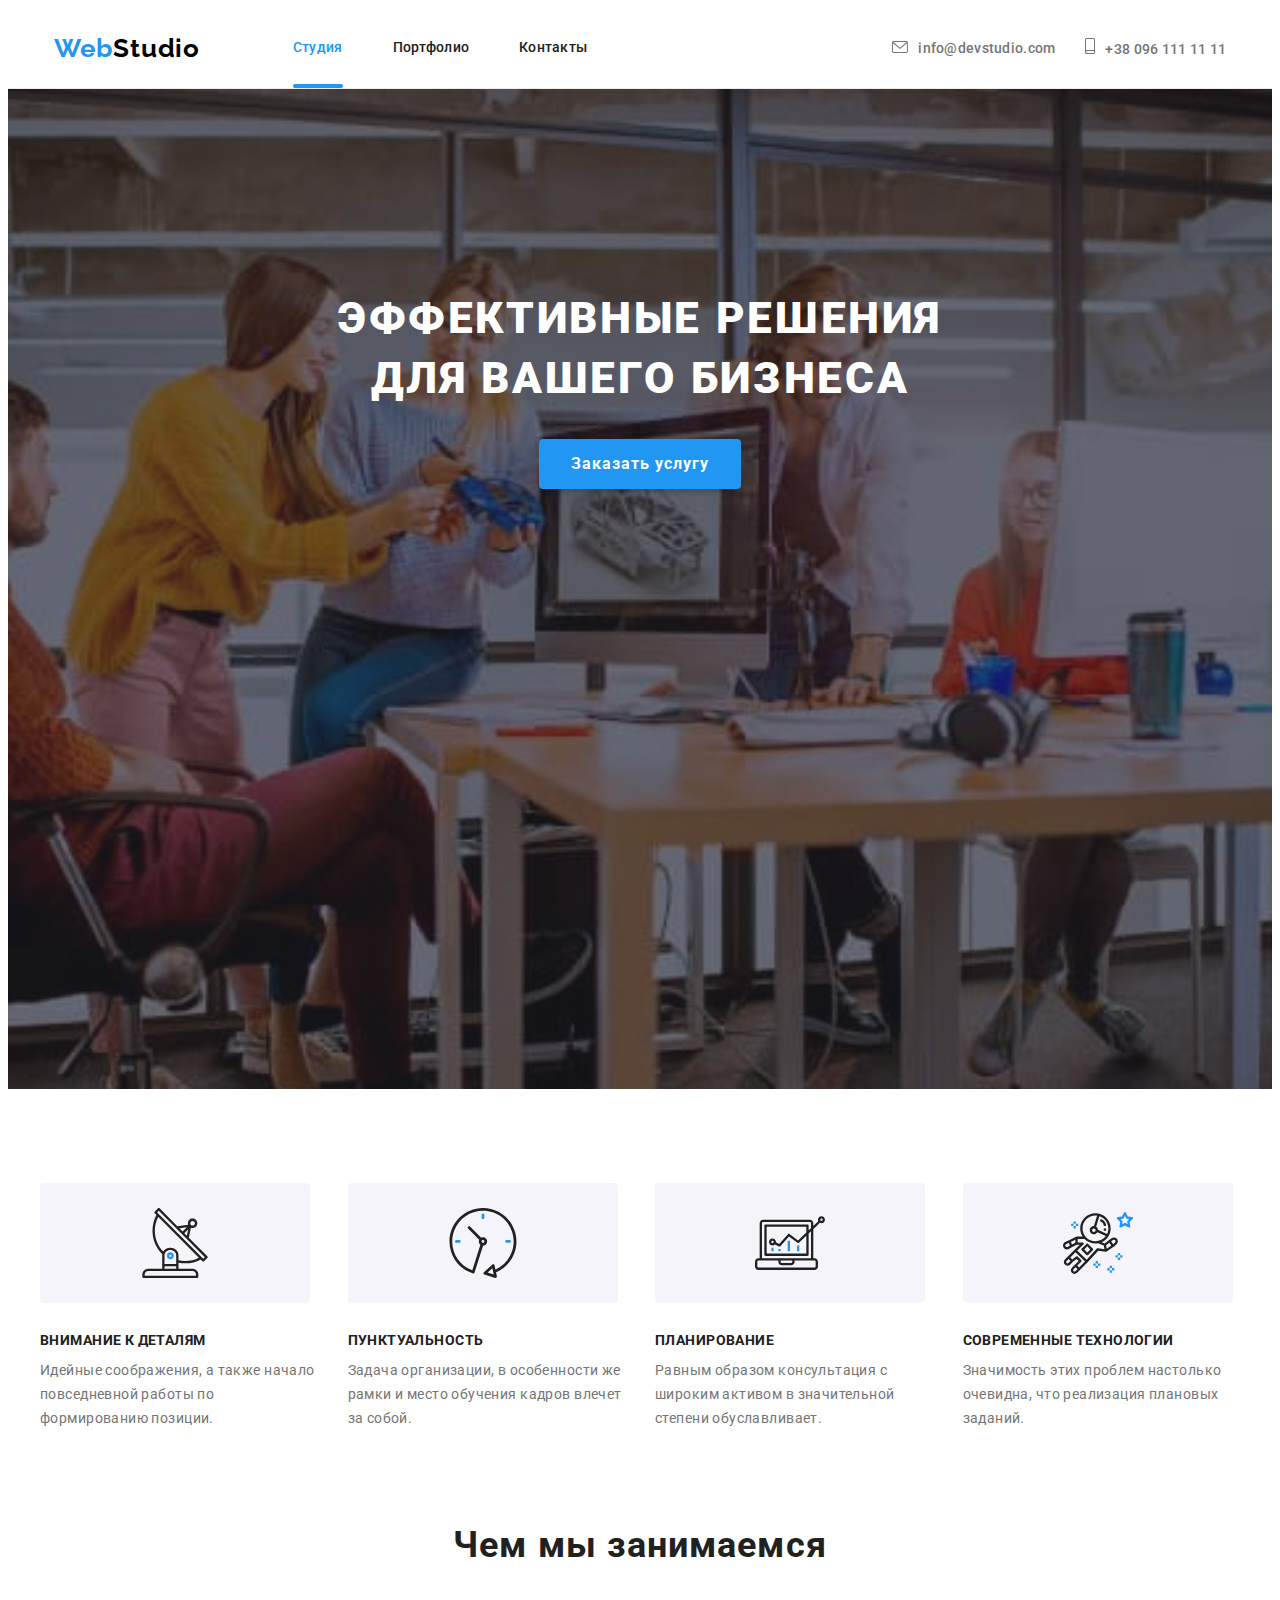
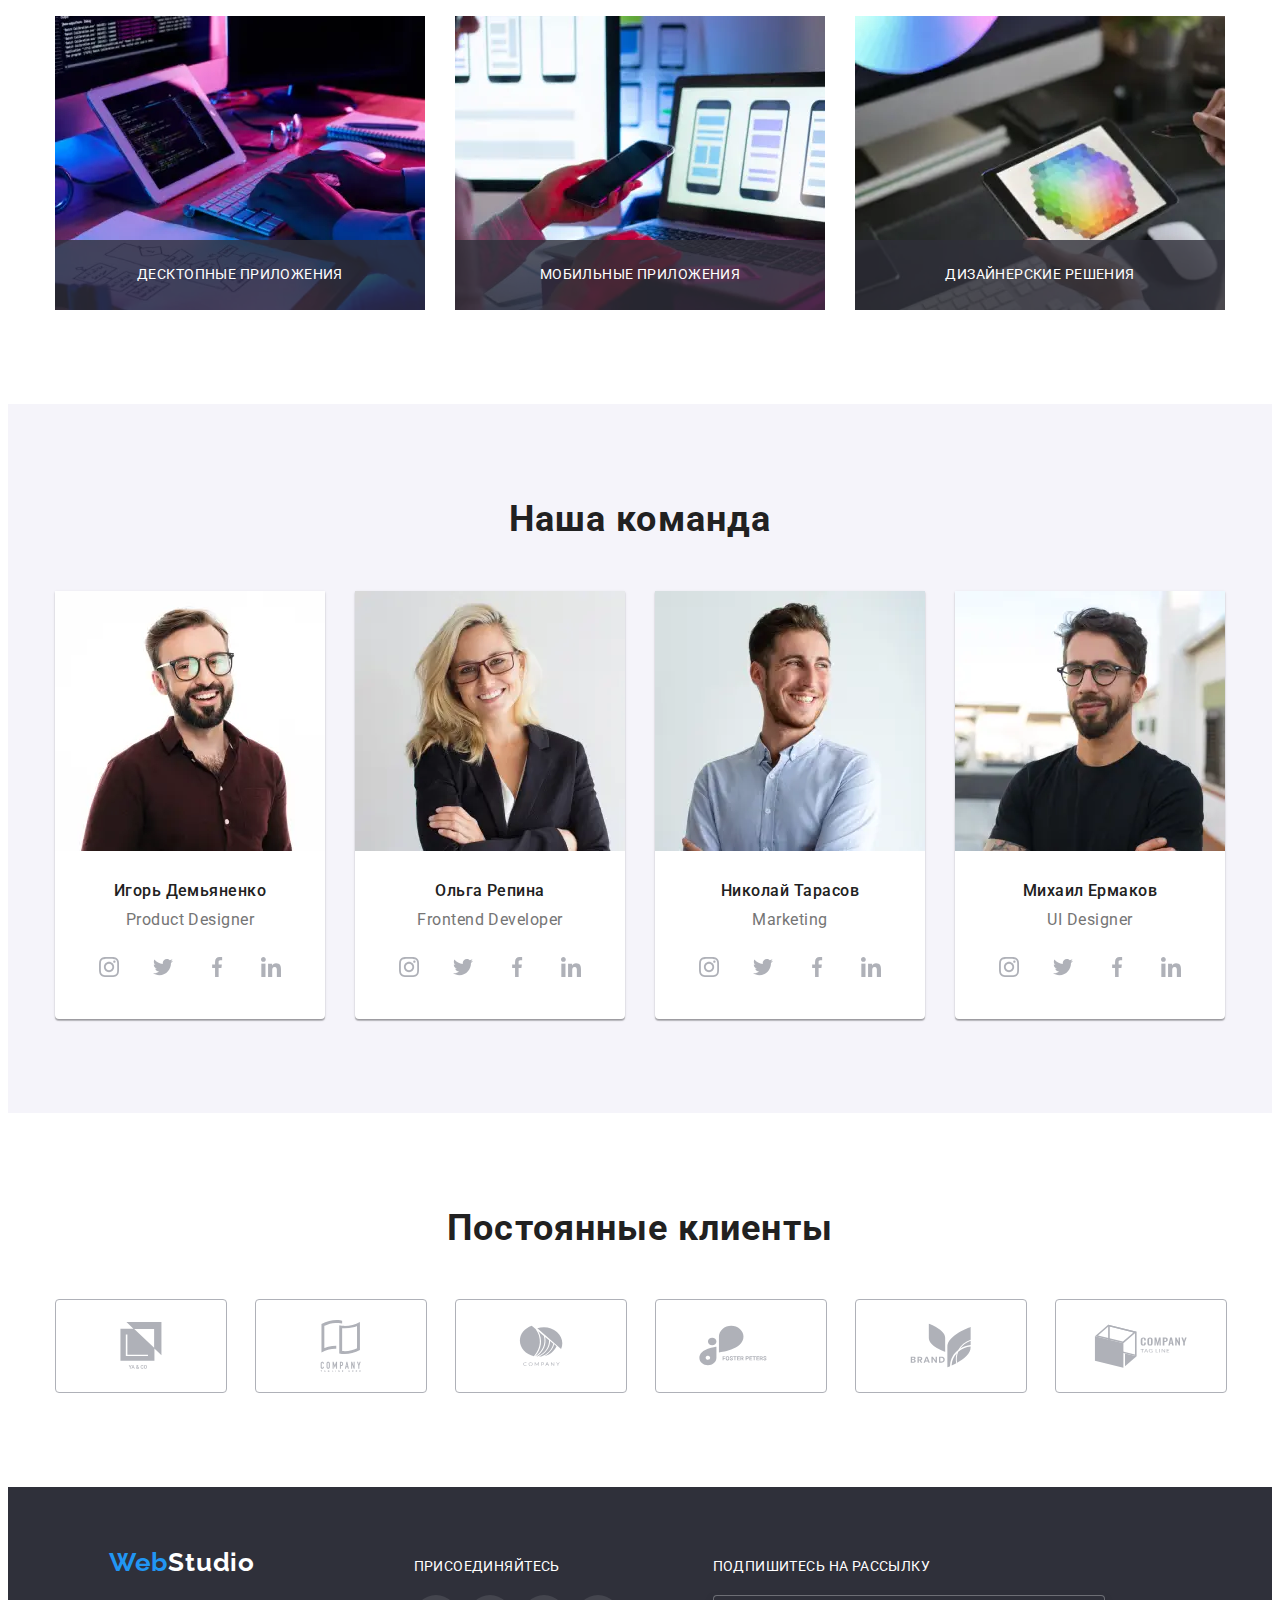
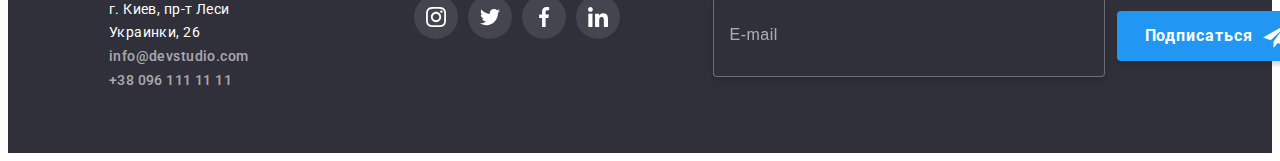
==== commit e6f2567e: "изменяет стили и исправляет ошибки" ====
--- a/index.html
+++ b/index.html
@@ -488,82 +488,79 @@
 
     </main>
 
-    <!-- <footer class="footer section container">
-        <div class="footer__container">
-            <div class="footer__address-section">
-                <a class="logo footer__logo link" lang="en" href="./index.html">Web<span
-                        class="footer__logo_color">Studio</span></a> -->
-
-    <!-- Address section -->
-    <!-- <address class="footer__address-box">
-                    <p class="footer__address-text">г. Киев, пр-т Леси Украинки, 26</p>
-
-                    <ul class="footer__address-list list">
-                        <li class="footer__address-item">
-                            <a class="contacts__link footer__contact-links link"
-                                href="mailto:info@devstudio.com">info@devstudio.com</a>
-                        </li>
-                        <li class="footer__address-item">
-                            <a class="contacts__link footer__contact-links link" href="tel:+380961111111">+38 096 111 11
-                                11</a>
-                        </li>
-                    </ul>
-                </address>
-            </div> -->
-
-    <!-- Social links -->
-    <div class="footer__social">
-                <p class="footer__box-text">Присоединяйтесь</p>
-
-                <ul class="social-list footer__social-list_margins flex-component list">
-                    <li class="social-list__item">
-                        <a href="" class="social-list__link footer__social-link_bgcolor flex-component link">
-                            <svg class="social-list__icon footer__social-icon_color">
-                                <use href="./images/icons.svg/symbol-defs.svg#instagram" width="20px" height="20px">
-                                </use>
-                            </svg>
-                        </a>
-                    </li>
-                    <li class="social-list__item">
-                        <a href="" class="social-list__link footer__social-link_bgcolor flex-component link">
-                            <svg class="social-list__icon footer__social-icon_color">
-                                <use href="./images/icons.svg/symbol-defs.svg#twitter" width="20px" height="20px"></use>
-                            </svg>
-                        </a>
-                    </li>
-                    <li class="social-list__item">
-                        <a href="" class="social-list__link footer__social-link_bgcolor flex-component link">
-                            <svg class="social-list__icon footer__social-icon_color">
-                                <use href="./images/icons.svg/symbol-defs.svg#facebook" width="20px" height="20px">
-                                </use>
-                            </svg>
-                        </a>
-                    </li>
-                    <li class="social-list__item">
-                        <a href="" class="social-list__link footer__social-link_bgcolor flex-component link">
-                            <svg class="social-list__icon footer__social-icon_color">
-                                <use href="./images/icons.svg/symbol-defs.svg#linkedin" width="20px" height="20px">
-                                </use>
-                            </svg>
-                        </a>
-                    </li>
-                </ul>
-            </div>
-
-            <div>
-                <p class="footer__box-text">Подпишитесь на рассылку</p>
-
-                <form method="POST" class="mailing-form">
-                    <input type="email" class="mailing-form__input" placeholder="E-mail">
-                    <button type="submit" class="modal-btn buttons mailing-form__button flex-component">
-                        Подписаться
-                        <svg class="mailing-form__icon" width="24" height="24">
-                            <use href="./images/icons.svg/symbol-defs.svg#icon-send"></use>
-                        </svg></button>
-                </form>
-            </div>
+<footer class="footer">
+    <div class="container footer__container">
+        <div class="footer__address-section">
+            <a class="logo footer__logo link" lang="en" href="./index.html">Web<span
+                    class="footer__logo_color">Studio</span></a>
+
+            <!-- Address section -->
+            <address class="footer__address-box">
+                <p class="footer__address-text">г. Киев, пр-т Леси Украинки, 26</p>
+
+                <ul class="footer__address-list list">
+                    <li>
+                        <a class="contacts__link footer__contact-links link"
+                            href="mailto:info@devstudio.com">info@devstudio.com</a>
+                    </li>
+                    <li>
+                        <a class="contacts__link footer__contact-links link" href="tel:+380961111111">+38 096 111 11
+                            11</a>
+                    </li>
+                </ul>
+            </address>
         </div>
-    </footer>
+
+        <!-- Social links -->
+        <div class="footer__social">
+            <p class="footer__box-text">Присоединяйтесь</p>
+
+            <ul class="social-list footer__social-list_margins flex-component list">
+                <li class="social-list__item">
+                    <a href="" class="social-list__link footer__social-link_bgcolor flex-component link">
+                        <svg class="social-list__icon footer__social-icon_color">
+                            <use href="./images/icons.svg/symbol-defs.svg#instagram" width="20px" height="20px"></use>
+                        </svg>
+                    </a>
+                </li>
+                <li class="social-list__item">
+                    <a href="" class="social-list__link footer__social-link_bgcolor flex-component link">
+                        <svg class="social-list__icon footer__social-icon_color">
+                            <use href="./images/icons.svg/symbol-defs.svg#twitter" width="20px" height="20px"></use>
+                        </svg>
+                    </a>
+                </li>
+                <li class="social-list__item">
+                    <a href="" class="social-list__link footer__social-link_bgcolor flex-component link">
+                        <svg class="social-list__icon footer__social-icon_color">
+                            <use href="./images/icons.svg/symbol-defs.svg#facebook" width="20px" height="20px"></use>
+                        </svg>
+                    </a>
+                </li>
+                <li class="social-list__item">
+                    <a href="" class="social-list__link footer__social-link_bgcolor flex-component link">
+                        <svg class="social-list__icon footer__social-icon_color">
+                            <use href="./images/icons.svg/symbol-defs.svg#linkedin" width="20px" height="20px"></use>
+                        </svg>
+                    </a>
+                </li>
+            </ul>
+        </div>
+
+        <div class="">
+            <p class="footer__box-text">Подпишитесь на рассылку</p>
+
+            <form method="POST" class="mailing-form">
+                <input type="email" class="mailing-form__input" placeholder="E-mail">
+                <button type="submit" class="modal-btn buttons mailing-form__button flex-component">
+                    Подписаться
+                    <svg class="mailing-form__icon" width="24" height="24">
+                        <use href="./images/icons.svg/symbol-defs.svg#icon-send"></use>
+                    </svg></button>
+            </form>
+        </div>
+    </div>
+</footer>
 
     <!-- Modal Window -->
     <div class="backdrop is-hidden" data-modal>
--- a/css/main.min.css
+++ b/css/main.min.css
@@ -1 +1 @@
-:root{--primary-font: "Roboto", sans-serif;--secondary-font: "Raleway", sans-serif;--main-font-size: 14px;--secondary-font-size: 16px;--primary-text-color: #212121;--secondary-text-color: #757575;--h1-button-text-color: #ffffff;--accent-color: #2196f3;--background-color: #e5e5e5;--hero-footer-background: #2f303a;--radio-button-section-background: #f5f4fa;--border-color: #eeeeee;--icon-color: #afb1b8;--footer-contact-link-color: rgba(255, 255, 255, 0.6);--logo-top-color: #000000;--header-border-color: #ececec;--button-shadow: 0px 4px 4px rgba(0, 0, 0, 0.15);--transition-cubic: cubic-bezier(0.4, 0, 0.2, 1)}.visually-hidden{position:absolute !important;clip:rect(1px 1px 1px 1px);clip:rect(1px, 1px, 1px, 1px);padding:0 !important;border:0 !important;height:1px !important;width:1px !important;overflow:hidden}h1,h2,h3,h4,h5,h6,p{margin-top:0;margin-bottom:0}ul,ol{margin-bottom:0;margin-top:0;padding-left:0}img{display:block;max-width:100%;height:auto}.list{list-style-type:none}.link{text-decoration:none}body{font-family:var(--primary-font);font-size:var(--main-font-size);color:var(--background-color)}.flex-component{display:flex;align-items:center;justify-content:center}.margins-right:not(:last-child){margin-right:30px}.container{padding-left:15px;padding-right:15px}@media screen and (min-width: 480px){.container{width:480px;margin:0 auto}}@media screen and (min-width: 768px){.container{width:768px}}@media screen and (min-width: 1200px){.container{width:1200px}}.section{padding-top:60px;padding-bottom:60px}@media screen and (min-width: 1200px){.section{padding-top:94px;padding-bottom:94px}}.backdrop{position:fixed;left:0px;top:0px;width:100vw;height:100vh;background:rgba(0,0,0,.2);z-index:100;transition:opacity 250ms var(--transition-cubic),visibility 250ms var(--transition-cubic)}.backdrop.is-hidden{opacity:0;visibility:hidden;pointer-events:none}.logo{font-size:24px;line-height:1.17;font-weight:700;font-family:var(--secondary-font);letter-spacing:.03em;color:var(--accent-color)}@media screen and (min-width: 1200px){.logo{font-size:26px;line-height:1.19;font-weight:700}}.mobile-menu{position:fixed;top:0;left:0;width:100vw;height:100vw;overflow:auto;background-color:var(--h1-button-text-color);padding:48px 83px 48px 40px;opacity:0;visibility:hidden;pointer-events:none}.mobile-menu__close-btn{position:absolute;top:10px;right:15px;width:40px;height:40px;border:none;background-color:transparent;padding:11px}.mobile-menu__close-btn:hover,.mobile-menu__close-btn:focus{fill:var(--logo-top-color)}.mobile-menu.is-open{opacity:1;visibility:visible;pointer-events:auto}.mobile-menu__icon-close{width:18px;height:18px}.mobile-menu__link{font-weight:500;font-size:40px;line-height:1.17;letter-spacing:.02rem;color:var(--primary-text-color);text-decoration:none}.mobile-menu__link:hover,.mobile-menu__link:focus{color:var(--accent-color)}.mobile-menu__link-current{font-weight:500;font-size:40px;line-height:1.17;letter-spacing:.02rem;color:var(--accent-color)}.mobile-menu__item:not(:last-child){margin-bottom:33px}.mobile-menu__contacts{margin-top:302px}.mobile-menu__contacts-link{font-weight:500;font-size:34px;line-height:1.17;letter-spacing:.02rem;color:var(--secondary-text-color)}.mobile-menu__contacts-link:hover,.mobile-menu__contacts-link:focus{color:var(--accent-color)}.mobile-menu__email{margin-top:32px}.mobile-menu__email{font-size:24px;line-height:1.16;letter-spacing:.02rem;margin-bottom:64px;color:var(--secondary-text-color)}.mobile-menu__social-list{display:flex}.mobile-menu__social-item:not(:last-child){margin-right:20px}.mobile-menu__social-item:not(:last-child) :not(:last-child):after{position:absolute;content:"yyy";width:22px;border:1px solid rgba(33,33,33,.2);transform:rotate(90deg)}.mobile-menu__social-links{position:relative;font-weight:500;font-size:18px;line-height:1.22;letter-spacing:.02rem;text-decoration:none;color:var(--accent-color)}.mobile-menu__social-links:not(:last-child):after{position:absolute;content:"";width:22px;top:10px;border:1px solid rgba(33,33,33,.2);transform:rotate(90deg)}@media screen and (min-width: 768px){.mobile-menu{display:none}}.buttons{font-family:inherit;font-size:var(--secondary-font-size);border-radius:4px;transition:color 250ms var(--transition-cubic)}.buttons:hover,.buttons:focus{color:var(--accent-color)}.modal-btn{font-size:16px;line-height:1.94;font-weight:700;font-weight:bold;line-height:1.88;letter-spacing:.06em;padding:10px 32px;border-radius:4px;color:var(--h1-button-text-color);background:var(--accent-color);box-shadow:var(--button-shadow);border:none}.modal-btn:hover{cursor:pointer}.contact-form{display:flex;flex-direction:column;padding:40px}.contact-form__title{font-size:20px;line-height:1.5;font-weight:700;text-align:center;letter-spacing:.03em;color:var(--primary-text-color)}@media screen and (min-width: 1200px){.contact-form__title{font-size:20px;line-height:1.15;font-weight:700}}.contact-form__label{font-size:12px;line-height:1.17;font-weight:400;letter-spacing:.01em;margin-top:10px;color:var(--secondary-text-color)}.contact-form__input-wrapper{position:relative;display:block;margin-top:4px}.contact-form__input{width:100%;height:40px;padding-left:42px;border:1px solid rgba(33,33,33,.2);border-radius:4px}.contact-form .contact-form__input:focus{border:1px solid var(--accent-color);outline:none}.contact-form__icon{position:absolute;display:block;top:50%;left:12px;width:18px;height:18px;fill:var(--primary-text-color);transform:translateY(-50%)}.contact-form__input:focus+.contact-form__icon{fill:var(--accent-color)}.contact-form__textarea{width:100%;height:120px;padding:12px 16px;margin-top:4px;border:1px solid rgba(33,33,33,.2);border-radius:4px;resize:none}.contact-form__textarea:focus{border:1px solid var(--accent-color);outline:none}.contact-form__textarea:focus::-moz-placeholder{line-height:1.14;letter-spacing:.01em;color:rgba(117,117,117,.5)}.contact-form__textarea:focus:-ms-input-placeholder{line-height:1.14;letter-spacing:.01em;color:rgba(117,117,117,.5)}.contact-form__textarea:focus::placeholder{line-height:1.14;letter-spacing:.01em;color:rgba(117,117,117,.5)}.contact-form__checkbox-policy{position:relative;display:flex;font-size:12px;line-height:1.17;letter-spacing:.03em;margin-top:20px;margin-left:0;color:var(--secondary-text-color);cursor:pointer}@media screen and (min-width: 1200px){.contact-form__checkbox-policy{justify-content:center;align-items:center;font-size:14px;line-height:1.7}}.contact-form__checkbox-icon{width:16px;height:15px;margin-right:7px;fill:var(--primary-text-color);transition:fill 250ms var(--transition-cubic)}.contact-form__checkbox-policy:hover .contact-form__checkbox-icon{fill:var(--accent-color)}.contact-form__checkbox-icon-check{position:absolute;width:16px;height:15px;left:0;opacity:0;fill:var(--h1-button-text-color);transition:opacity 250ms var(--transition-cubic)}@media screen and (min-width: 1200px){.contact-form__checkbox-icon-check{left:16px}}.contact-form__checkbox-input:checked~.contact-form__checkbox-icon-check{fill:var(--accent-color);opacity:1;outline-color:var(--accent-color)}.contact-form__checkbox-policy-link{font-size:12px;line-height:1.17;letter-spacing:.03em;-webkit-text-decoration-line:underline;text-decoration-line:underline;color:var(--accent-color)}@media screen and (min-width: 1200px){.contact-form__checkbox-policy-link{line-height:1.7}}.contact-form__button{align-self:center;margin-top:30px}.modal{position:absolute;top:50%;left:50%;width:100%;height:100%;transform:translate(-50%, -50%);background-color:var(--h1-button-text-color);box-shadow:0px 1px 3px rgba(0,0,0,.12),0px 1px 1px rgba(0,0,0,.14),0px 2px 1px rgba(0,0,0,.2);border-radius:4px}@media screen and (min-width: 480px){.modal{width:450px;height:609px}}@media screen and (min-width: 1200px){.modal{width:528px;height:581px}}.modal__close{position:absolute;top:8px;right:8px;width:30px;height:30px;border-radius:50%;background-color:transparent;cursor:pointer;border:1px solid rgba(0,0,0,.1);transition:fill 250ms var(--transition-cubic)}.modal__close:hover,.modal__close:focus{fill:var(--accent-color)}@media screen and (min-width: 1200px){.contacts__list:not(:last-child){margin-right:30px}}.contacts__link{font-size:14px;line-height:1.14;font-weight:500;transition:color 250ms var(--transition-cubic),fill 250ms var(--transition-cubic)}.contacts__link:hover,.contacts__link:focus{color:var(--accent-color)}.social-list__item{display:flex;justify-content:space-between;align-items:center}.social-list__item:not(:last-child){margin-right:10px}.social-list__link{width:44px;height:44px;border-radius:50%;transition:background-color 250ms var(--transition-cubic)}.social-list__link:hover,.social-list__link:focus{background-color:var(--accent-color)}.social-list__icon{width:20px;height:20px;fill:var(--icon-color);transition:fill 250ms var(--transition-cubic)}.social-list__link:hover .social-list__icon,.social-list__link:focus .social-list__icon{fill:var(--h1-button-text-color)}.title{font-size:28px;line-height:1.18;font-weight:700;letter-spacing:.03em;text-align:center}.title_color{color:var(--primary-text-color)}@media screen and (min-width: 1200px){.desktop-title{font-size:36px;line-height:1.17;font-weight:700}}.mailing-form{margin-top:20px;position:relative}@media screen and (max-width: 1199px){.mailing-form{flex-direction:column}}.mailing-form__input{width:450px;padding:15px 16px;color:var(--h1-button-text-color);background-color:var(--hero-footer-background);border:1px solid rgba(255,255,255,.3);filter:drop-shadow(0px 4px 4px rgba(0, 0, 0, 0.15));border-radius:4px}.mailing-form__input::-moz-placeholder{font-size:16px;line-height:1.25;font-weight:400;letter-spacing:.03em;color:rgba(255,255,255,.6)}.mailing-form__input:-ms-input-placeholder{font-size:16px;line-height:1.25;font-weight:400;letter-spacing:.03em;color:rgba(255,255,255,.6)}.mailing-form__input::placeholder{font-size:16px;line-height:1.25;font-weight:400;letter-spacing:.03em;color:rgba(255,255,255,.6)}@media screen and (min-width: 1200px){.mailing-form__input{width:358px;height:50px}}@media screen and (min-width: 1200px){.mailing-form__input{margin-right:12px}}.mailing-form__button{padding:10px 28px}@media screen and (max-width: 1199px){.mailing-form__button{margin-top:20px}}.mailing-form__icon{width:24px;height:24px;margin-left:10px;fill:var(--h1-button-text-color)}.header{border-bottom:1px solid var(--header-border-color);background-color:var(--h1-button-text-color)}.header__mobile-menu-btn{width:40px;height:40px;background-color:transparent;border:none;padding:12px 8px}@media screen and (min-width: 768px){.header__mobile-menu-btn{display:none}}.header__mobile-menu-icon{width:20px;height:16px;fill:var(--logo-top-color)}.header__mobile-menu-icon:hover,.header__mobile-menu-icon:focus{fill:var(--accent-text-color)}@media screen and (max-width: 767px){.header__container{justify-content:space-between;padding-top:10px;padding-bottom:10px}}.header__nav{display:flex;align-items:center}.header__logo_color{color:var(--logo-top-color)}.header__logo_margin_right{margin-right:88px}@media screen and (min-width: 1200px){.header__logo_margin_right{margin-right:93px}}.header__contacts-link{letter-spacing:.02em;color:var(--secondary-text-color)}@media(min-width: 768px)and (max-width: 1199px){.header__contacts-link{font-size:12px;line-height:1.17}}@media screen and (max-width: 767px){.menu{display:none}}@media screen and (min-width: 767px){.menu{margin-right:84px}}@media screen and (min-width: 1200px){.menu{margin-right:305px}}.menu__item:not(:last-child){margin-right:50px}.menu__item .link.current{color:var(--accent-color)}.menu__link{position:relative;display:block;font-weight:500;line-height:1.14;letter-spacing:.02em;padding:32px 0;color:var(--primary-text-color);transition:color 250ms var(--transition-cubic)}.menu__link:hover,.menu__link:focus{color:var(--accent-color)}.menu__link.current::after{content:"";position:absolute;display:block;width:100%;height:4px;margin-top:28px;background-color:var(--accent-color);border-radius:2px}.header__contacts{display:none}@media screen and (min-width: 768px){.header__contacts{display:block}}@media screen and (min-width: 1200px){.header__contacts{display:flex;justify-content:center;align-items:center}}.contacts__icon{margin-right:8px;fill:currentColor}@media screen and (min-width: 1200px){.contacts__icon{margin-right:10px}}.contacts__icon-email_size{width:14px;height:10px}@media screen and (min-width: 1200px){.contacts__icon-email_size{width:16px;height:12px}}.contacts__icon-tel_size{width:10px;height:14px}@media screen and (min-width: 1200px){.contacts__icon-tel_size{width:10px;height:16px}}.contacts__link:hover .contacts__icon,.contacts__link:focus .contacts__icon{fill:var(--accent-color)}.hero{background:var(--hero-footer-background)}.hero__container{flex-direction:column}.hero-background{width:100%;min-width:280px;height:400px;margin-left:auto;margin-right:auto;padding-top:118px;padding-bottom:118px;background-image:linear-gradient(rgba(47, 48, 58, 0.4), rgba(47, 48, 58, 0.4)),url(../images/hero-bg/hero-image-mob.jpg);background-repeat:no-repeat;background-position:center;background-size:cover}@media(min-device-pixel-ratio: 2),(-webkit-min-device-pixel-ratio: 2),(min-resolution: 192dpi),(min-resolution: 2dppx){.hero-background{background-image:linear-gradient(HeroBackgroundGradient, rgba(47, 48, 58, 0.4)),url(../images/hero-bg/hero-image-mob@2x.jpg)}}@media screen and (min-width: 768px){.hero-background{background-image:linear-gradient(HeroBackgroundGradient, rgba(47, 48, 58, 0.4)),url(../images/hero-bg/hero-image-tablet.jpg);height:400px}}@media(min-device-pixel-ratio: 2)and (min-width: 768px),(-webkit-min-device-pixel-ratio: 2)and (min-width: 768px),(min-resolution: 192dpi)and (min-width: 768px),(min-resolution: 2dppx)and (min-width: 768px){.hero-background{background-image:linear-gradient(HeroBackgroundGradient, rgba(47, 48, 58, 0.4)),url(../images/hero-bg/hero-image-tablet@2x.jpg)}}@media screen and (min-width: 1200px){.hero-background{background-image:linear-gradient(HeroBackgroundGradient, rgba(47, 48, 58, 0.4)),url(../images/hero-bg/hero-image-desktop.jpg);height:600px;max-width:1600px;padding-top:200px;padding-bottom:200px}}@media(min-device-pixel-ratio: 2)and (min-width: 1200px),(-webkit-min-device-pixel-ratio: 2)and (min-width: 1200px),(min-resolution: 192dpi)and (min-width: 1200px),(min-resolution: 2dppx)and (min-width: 1200px){.hero-background{background-image:linear-gradient(HeroBackgroundGradient, rgba(47, 48, 58, 0.4)),url(../images/hero-bg/hero-image-desktop@2x.jpg)}}.hero__title{font-size:26px;line-height:1.62;font-weight:900;text-align:center;letter-spacing:.06em;text-transform:uppercase;color:var(--h1-button-text-color)}@media screen and (min-width: 1200px){.hero__title{font-size:44px;line-height:1.36;font-weight:900;width:696px;margin:0 auto}}.hero__modal-btn_margin_top{margin-top:30px}.advantages__list{display:flex;flex-wrap:wrap}@media screen and (min-width: 768px){.advantages__list{margin-right:-30px;margin-bottom:-30px}}@media screen and (max-width: 767px){.advantages__item:not(:last-child){margin-bottom:30px}}@media screen and (min-width: 768px){.advantages__item{margin-right:30px;margin-bottom:30px}}@media screen and (min-width: 768px){.advantages__item{flex-wrap:wrap;flex-basis:calc((100% - 60px) / 2)}}@media screen and (min-width: 1200px){.advantages__item{flex-basis:calc((100% - 120px) / 4)}}.advantages__icon-box{height:120px;background:var(--radio-button-section-background);border-radius:4px}@media screen and (min-width: 480px){.advantages__icon-box{width:450px;height:120px}}@media screen and (min-width: 768px){.advantages__icon-box{width:354px;height:120px}}@media screen and (min-width: 1200px){.advantages__icon-box{width:270px;height:120px}}.advantages__icon{width:70px;height:70px}.advantages__suptitle{margin-top:30px;font-size:var(--main-font-size);line-height:1.14;letter-spacing:.03em;text-transform:uppercase}@media screen and (max-width: 767px){.advantages__suptitle{text-align:center}}.advantages__text{line-height:1.7;letter-spacing:.03em;margin-top:10px;color:var(--secondary-text-color)}@media screen and (max-width: 1199px){.task{display:none !important}}.task_padding_bottom{padding-bottom:94px}.task__list{display:flex;flex-wrap:wrap;justify-content:center;margin-left:auto;margin-right:auto;margin-top:50px}.task__item{position:relative;width:370px;z-index:-1}.task__thumb{position:absolute;width:100%;height:70px;bottom:0;background-color:rgba(47,48,58,.8)}.task__thumb-description{line-height:1.14;letter-spacing:.03em;text-transform:uppercase;color:var(--h1-button-text-color)}.team{background:var(--radio-button-section-background)}.team__title_margin_botom{margin-bottom:30px}@media screen and (min-width: 1200px){.team__title_margin_botom{margin-bottom:50px}}.team__list{flex-wrap:wrap;margin-left:-30px;margin-top:-30px}.team__item{width:450px;margin-left:30px;margin-top:30px;background-color:var(--h1-button-text-color);box-shadow:0px 1px 3px rgba(0,0,0,.12),0px 1px 1px rgba(0,0,0,.14),0px 2px 1px rgba(0,0,0,.2);border-radius:0px 0px 4px 4px}@media screen and (min-width: 768px){.team__item{width:354px}}@media screen and (min-width: 1200px){.team__item{width:270px}}.team__card-description-box{padding-top:30px;padding-bottom:30px}@media screen and (max-width: 1199px){.team__card-description-box{padding-bottom:24px}}.team__text{font-size:var(--secondary-font-size);line-height:1.19;text-align:center;letter-spacing:.03em}.team__suptitle{font-weight:500}.team__description{margin-top:10px;color:var(--secondary-text-color)}.team__social-list_margin{margin-top:16px}.team__picture-size{width:450px}.clients__list_margin{margin-top:30px}@media screen and (min-width: 1200px){.clients__list_margin{margin-top:50px}}.clients__list{display:grid;grid-template-columns:repeat(1, 100%);gap:30px;justify-content:center;align-items:center}@media screen and (min-width: 480px){.clients__list{display:grid;grid-template-columns:repeat(2, 210px);gap:30px}}@media screen and (min-width: 768px){.clients__list{grid-template-columns:repeat(3, 226px)}}@media screen and (min-width: 1200px){.clients__list{grid-template-columns:repeat(6, 170px)}}@media screen and (max-width: 479px){.clients__item{display:flex;justify-content:center}}.clients__link{width:100%;height:92px;border:1px solid var(--icon-color);border-radius:4px;transition:border-color 250ms var(--transition-cubic)}@media screen and (min-width: 1200px){.clients__link{width:170px}}.clients__link:hover,.clients__link:focus{border-color:var(--accent-color)}@media screen and (max-width: 767px){.clients__link{width:210px}}.clients__icon{width:100%;fill:var(--icon-color);transition:fill 250ms var(--transition-cubic)}.clients__link:hover .clients__icon,.clients__link:focus .clients__icon{fill:var(--accent-color)}.footer{height:100%;background:var(--hero-footer-background)}@media screen and (max-width: 480px){.footer{width:480px}}.footer__container{display:block;width:480px;margin-left:auto;margin-right:auto}@media screen and (max-width: 767px){.footer__container{flex-direction:column;align-items:center}}@media screen and (min-width: 768px){.footer__container{padding-left:76px;padding-right:76px}}@media screen and (min-width: 1200px){.footer__container{align-items:baseline;padding-left:215px;padding-right:215px}}.footer__logo_color{color:var(--h1-button-text-color)}@media screen and (max-width: 1199px){.footer__address-section{text-align:center}}@media screen and (min-width: 1200px){.footer__address-section{margin-right:70px}}.footer__address-box{margin-top:20px;margin-right:0;font-style:normal}@media screen and (min-width: 768px){.footer__address-box{margin-right:165px}}.footer__address-item{margin-top:8px}@media screen and (min-width: 1200px){.footer__address-item{margin-top:9px}}.footer__address-text{line-height:1.7;letter-spacing:.03em;color:var(--h1-button-text-color)}.footer__contact-links{line-height:1.7;letter-spacing:.03em;color:var(--footer-contact-link-color)}.footer__social-list_margins{margin-top:20px}@media screen and (min-width: 1200px){.footer__social-list_margins{margin-right:93px}}.footer__social-link_bgcolor{background-color:rgba(255,255,255,.1)}.footer__social-icon_color{fill:var(--h1-button-text-color)}.footer__box-text{line-height:1.14;letter-spacing:.03em;text-transform:uppercase;color:var(--h1-button-text-color)}@media screen and (max-width: 1199px){.footer__box-text{text-align:center;margin-top:60px}}.portfolio .portfolio__box{display:flex;flex-direction:column}.portfolio__radio-buttons-list{display:flex;flex-wrap:wrap;justify-content:center}.portfolio .portfolio__radio-buttons-item:not(:last-child){margin-right:8px}.portfolio__buttons{cursor:pointer;line-height:1.63;padding:6px 22px;background:var(--radio-button-section-background);border:none;color:var(--primary-text-color);transition:color 250ms var(--transition-cubic),background-color 250ms var(--transition-cubic),box-shadow 250ms var(--transition-cubic)}.portfolio__buttons:hover,.portfolio__buttons:focus{background-color:var(--accent-color);color:var(--h1-button-text-color);box-shadow:0px 3px 1px rgba(0,0,0,.1),0px 1px 2px rgba(0,0,0,.08),0px 2px 2px rgba(0,0,0,.12);border-radius:4px}.portfolio__card-list{display:flex;flex-wrap:wrap;margin-top:40px}@media screen and (min-width: 768px){.portfolio__card-list{flex-basis:calc((100% - 45px) / 2);margin-top:30px}}@media screen and (min-width: 1200px){.portfolio__card-list{flex-basis:calc((100% - 60px) / 3);margin-top:50px}}.portfolio__card-item{position:relative;width:450px;margin-right:0;transition:box-shadow 250ms var(--transition-cubic),background-color 250ms var(--transition-cubic)}.portfolio__card-item:not(:last-child){margin-bottom:30px}@media screen and (min-width: 768px){.portfolio__card-item{width:354px;margin-right:30px}}@media screen and (min-width: 1200px){.portfolio__card-item{width:370px}}@media(min-width: 767px)and (max-width: 1200px){.portfolio__card-item:nth-child(2n){margin-right:0}}@media screen and (min-width: 1200px){.portfolio__card-item:nth-child(3n){margin-right:0}}@media(min-width: 767px)and (max-width: 1200px){.portfolio__card-item:nth-last-child(-n+1){margin-bottom:0}}@media screen and (min-width: 1200px){.portfolio__card-item:nth-last-child(-n+3){margin-bottom:0}}.portfolio__card-item:hover,.portfolio__card-item:focus{background-color:var(--h1-button-text-color);box-shadow:0px 1px 1px rgba(0,0,0,.12),0px 4px 4px rgba(0,0,0,.06),1px 4px 6px rgba(0,0,0,.16)}.portfolio__card-link{height:100%;display:flex;flex-direction:column}.portfolio__img-wrapper{position:relative;overflow:hidden}.portfolio__overlay{position:absolute;top:0;bottom:0;width:100%;height:294px;font-size:18px;line-height:1.56;letter-spacing:.03em;padding:63px 24px;overflow:auto;margin-top:0;margin-bottom:0;color:var(--h1-button-text-color);background-color:rgba(33,150,243,.9);transform:translateY(100%);transition:transform 250ms var(--transition-cubic)}.portfolio__card-link:hover .portfolio__overlay,.portfolio__card-link:focus .portfolio__overlay{transform:translateY(0%)}.portfolio__card-description-box{flex-grow:1;padding:20px 24px;border:1px solid var(--border-color);border-top:none}.portfolio__card-title{font-size:18px;line-height:2;font-weight:700;letter-spacing:.06em;color:var(--primary-text-color)}.portfolio__card-text{margin-top:4px;font-size:var(--secondary-font-size);line-height:1.87;letter-spacing:.03em;color:var(--secondary-text-color)}/*# sourceMappingURL=main.min.css.map */+:root{--primary-font: "Roboto", sans-serif;--secondary-font: "Raleway", sans-serif;--main-font-size: 14px;--secondary-font-size: 16px;--primary-text-color: #212121;--secondary-text-color: #757575;--h1-button-text-color: #ffffff;--accent-color: #2196f3;--background-color: #e5e5e5;--hero-footer-background: #2f303a;--radio-button-section-background: #f5f4fa;--border-color: #eeeeee;--icon-color: #afb1b8;--footer-contact-link-color: rgba(255, 255, 255, 0.6);--logo-top-color: #000000;--header-border-color: #ececec;--button-shadow: 0px 4px 4px rgba(0, 0, 0, 0.15);--transition-cubic: cubic-bezier(0.4, 0, 0.2, 1)}.visually-hidden{position:absolute !important;clip:rect(1px 1px 1px 1px);clip:rect(1px, 1px, 1px, 1px);padding:0 !important;border:0 !important;height:1px !important;width:1px !important;overflow:hidden}h1,h2,h3,h4,h5,h6,p{margin-top:0;margin-bottom:0}ul,ol{margin-bottom:0;margin-top:0;padding-left:0}img{display:block;max-width:100%;height:auto}.list{list-style-type:none}.link{text-decoration:none}body{font-family:var(--primary-font);font-size:var(--main-font-size);color:var(--background-color)}.flex-component{display:flex;align-items:center;justify-content:center}.margins-right:not(:last-child){margin-right:30px}.container{padding-left:15px;padding-right:15px}@media screen and (min-width: 480px){.container{width:480px;margin:0 auto}}@media screen and (min-width: 768px){.container{width:768px}}@media screen and (min-width: 1200px){.container{width:1200px}}.section{padding-top:60px;padding-bottom:60px}@media screen and (min-width: 1200px){.section{padding-top:94px;padding-bottom:94px}}.backdrop{position:fixed;left:0px;top:0px;width:100vw;height:100vh;background:rgba(0,0,0,.2);z-index:100;transition:opacity 250ms var(--transition-cubic),visibility 250ms var(--transition-cubic)}.backdrop.is-hidden{opacity:0;visibility:hidden;pointer-events:none}.logo{font-size:24px;line-height:1.17;font-weight:700;font-family:var(--secondary-font);letter-spacing:.03em;color:var(--accent-color)}@media screen and (min-width: 1200px){.logo{font-size:26px;line-height:1.19;font-weight:700}}.mobile-menu{position:fixed;top:0;left:0;width:100vw;height:100vw;overflow:auto;background-color:var(--h1-button-text-color);padding:48px 83px 48px 40px;opacity:0;visibility:hidden;pointer-events:none}.mobile-menu__close-btn{position:absolute;top:10px;right:15px;width:40px;height:40px;border:none;background-color:transparent;padding:11px}.mobile-menu__close-btn:hover,.mobile-menu__close-btn:focus{fill:var(--logo-top-color)}.mobile-menu.is-open{opacity:1;visibility:visible;pointer-events:auto;z-index:100;width:100vw;height:100%}.mobile-menu__icon-close{width:18px;height:18px}.mobile-menu__link{font-weight:500;font-size:40px;line-height:1.17;letter-spacing:.02rem;color:var(--primary-text-color);text-decoration:none}.mobile-menu__link:hover,.mobile-menu__link:focus{color:var(--accent-color)}.mobile-menu__link-current{font-weight:500;font-size:40px;line-height:1.17;letter-spacing:.02rem;color:var(--accent-color)}.mobile-menu__item:not(:last-child){margin-bottom:33px}.mobile-menu__contacts{margin-top:302px}.mobile-menu__contacts-link{font-weight:500;font-size:34px;line-height:1.17;letter-spacing:.02rem;color:var(--secondary-text-color)}.mobile-menu__contacts-link:hover,.mobile-menu__contacts-link:focus{color:var(--accent-color)}.mobile-menu__email{margin-top:32px}.mobile-menu__email{font-size:24px;line-height:1.16;letter-spacing:.02rem;margin-bottom:64px;color:var(--secondary-text-color)}.mobile-menu__social-list{display:flex}.mobile-menu__social-item:not(:last-child){margin-right:20px}.mobile-menu__social-item:not(:last-child) :not(:last-child):after{position:absolute;content:"yyy";width:22px;border:1px solid rgba(33,33,33,.2);transform:rotate(90deg)}.mobile-menu__social-links{position:relative;font-weight:500;font-size:18px;line-height:1.22;letter-spacing:.02rem;text-decoration:none;color:var(--accent-color)}.mobile-menu__social-links::after{position:absolute;content:"";width:22px;top:10px;border:1px solid rgba(33,33,33,.2);transform:rotate(90deg)}@media screen and (min-width: 768px){.mobile-menu{display:none}}.buttons{font-family:inherit;font-size:var(--secondary-font-size);border-radius:4px;transition:color 250ms var(--transition-cubic)}.buttons:hover,.buttons:focus{color:var(--accent-color)}.modal-btn{font-size:16px;line-height:1.94;font-weight:700;font-weight:bold;line-height:1.88;letter-spacing:.06em;padding:10px 32px;border-radius:4px;color:var(--h1-button-text-color);background:var(--accent-color);box-shadow:var(--button-shadow);border:none}.modal-btn:hover{cursor:pointer}.contact-form{display:flex;flex-direction:column;padding:40px}.contact-form__title{font-size:20px;line-height:1.5;font-weight:700;text-align:center;letter-spacing:.03em;color:var(--primary-text-color)}@media screen and (min-width: 1200px){.contact-form__title{font-size:20px;line-height:1.15;font-weight:700}}.contact-form__label{font-size:12px;line-height:1.17;font-weight:400;letter-spacing:.01em;margin-top:10px;color:var(--secondary-text-color)}.contact-form__input-wrapper{position:relative;display:block;margin-top:4px}.contact-form__input{width:100%;height:40px;padding-left:42px;border:1px solid rgba(33,33,33,.2);border-radius:4px}.contact-form .contact-form__input:focus{border:1px solid var(--accent-color);outline:none}.contact-form__icon{position:absolute;display:block;top:50%;left:12px;width:18px;height:18px;fill:var(--primary-text-color);transform:translateY(-50%)}.contact-form__input:focus+.contact-form__icon{fill:var(--accent-color)}.contact-form__textarea{width:100%;height:120px;padding:12px 16px;margin-top:4px;border:1px solid rgba(33,33,33,.2);border-radius:4px;resize:none}.contact-form__textarea:focus{border:1px solid var(--accent-color);outline:none}.contact-form__textarea:focus::-moz-placeholder{line-height:1.14;letter-spacing:.01em;color:rgba(117,117,117,.5)}.contact-form__textarea:focus:-ms-input-placeholder{line-height:1.14;letter-spacing:.01em;color:rgba(117,117,117,.5)}.contact-form__textarea:focus::placeholder{line-height:1.14;letter-spacing:.01em;color:rgba(117,117,117,.5)}.contact-form__checkbox-policy{position:relative;display:flex;font-size:12px;line-height:1.17;letter-spacing:.03em;margin-top:20px;margin-left:0;color:var(--secondary-text-color);cursor:pointer}@media screen and (min-width: 1200px){.contact-form__checkbox-policy{justify-content:center;align-items:center;font-size:14px;line-height:1.7}}.contact-form__checkbox-icon{width:16px;height:15px;margin-right:7px;fill:var(--primary-text-color);transition:fill 250ms var(--transition-cubic)}.contact-form__checkbox-policy:hover .contact-form__checkbox-icon{fill:var(--accent-color)}.contact-form__checkbox-icon-check{position:absolute;width:16px;height:15px;left:0;opacity:0;fill:var(--h1-button-text-color);transition:opacity 250ms var(--transition-cubic)}@media screen and (min-width: 1200px){.contact-form__checkbox-icon-check{left:16px}}.contact-form__checkbox-input:checked~.contact-form__checkbox-icon-check{fill:var(--accent-color);opacity:1;outline-color:var(--accent-color)}.contact-form__checkbox-policy-link{font-size:12px;line-height:1.17;letter-spacing:.03em;-webkit-text-decoration-line:underline;text-decoration-line:underline;color:var(--accent-color)}@media screen and (min-width: 1200px){.contact-form__checkbox-policy-link{line-height:1.7}}.contact-form__button{align-self:center;margin-top:30px}.modal{position:absolute;top:50%;left:50%;width:100%;height:100%;transform:translate(-50%, -50%);background-color:var(--h1-button-text-color);box-shadow:0px 1px 3px rgba(0,0,0,.12),0px 1px 1px rgba(0,0,0,.14),0px 2px 1px rgba(0,0,0,.2);border-radius:4px}@media screen and (min-width: 480px){.modal{width:450px;height:609px}}@media screen and (min-width: 1200px){.modal{width:528px;height:581px}}.modal__close{position:absolute;top:8px;right:8px;width:30px;height:30px;border-radius:50%;background-color:transparent;cursor:pointer;border:1px solid rgba(0,0,0,.1);transition:fill 250ms var(--transition-cubic)}.modal__close:hover,.modal__close:focus{fill:var(--accent-color)}@media screen and (min-width: 1200px){.contacts__list:not(:last-child){margin-right:30px}}.contacts__link{font-size:14px;line-height:1.14;font-weight:500;transition:color 250ms var(--transition-cubic),fill 250ms var(--transition-cubic)}.contacts__link:hover,.contacts__link:focus{color:var(--accent-color)}.social-list__item{display:flex;justify-content:space-between;align-items:center}.social-list__item:not(:last-child){margin-right:10px}.social-list__link{width:44px;height:44px;border-radius:50%;transition:background-color 250ms var(--transition-cubic)}.social-list__link:hover,.social-list__link:focus{background-color:var(--accent-color)}.social-list__icon{width:20px;height:20px;fill:var(--icon-color);transition:fill 250ms var(--transition-cubic)}.social-list__link:hover .social-list__icon,.social-list__link:focus .social-list__icon{fill:var(--h1-button-text-color)}.title{font-size:28px;line-height:1.18;font-weight:700;letter-spacing:.03em;text-align:center}.title_color{color:var(--primary-text-color)}@media screen and (min-width: 1200px){.desktop-title{font-size:36px;line-height:1.17;font-weight:700}}.mailing-form{display:flex;align-items:center;margin-top:20px;position:relative}@media screen and (max-width: 1199px){.mailing-form{flex-direction:column}}.mailing-form__input{width:450px;padding:15px 16px;color:var(--h1-button-text-color);background-color:var(--hero-footer-background);border:1px solid rgba(255,255,255,.3);filter:drop-shadow(0px 4px 4px rgba(0, 0, 0, 0.15));border-radius:4px}.mailing-form__input::-moz-placeholder{font-size:16px;line-height:1.25;font-weight:400;letter-spacing:.03em;color:rgba(255,255,255,.6)}.mailing-form__input:-ms-input-placeholder{font-size:16px;line-height:1.25;font-weight:400;letter-spacing:.03em;color:rgba(255,255,255,.6)}.mailing-form__input::placeholder{font-size:16px;line-height:1.25;font-weight:400;letter-spacing:.03em;color:rgba(255,255,255,.6)}@media screen and (min-width: 1200px){.mailing-form__input{width:358px;height:50px}}@media screen and (min-width: 1200px){.mailing-form__input{margin-right:12px}}.mailing-form__button{padding:10px 28px}@media screen and (max-width: 1199px){.mailing-form__button{margin-top:20px}}.mailing-form__icon{width:24px;height:24px;margin-left:10px;fill:var(--h1-button-text-color)}.header{border-bottom:1px solid var(--header-border-color);background-color:var(--h1-button-text-color)}.header__mobile-menu-btn{width:40px;height:40px;background-color:transparent;border:none;padding:12px 8px}@media screen and (min-width: 768px){.header__mobile-menu-btn{display:none}}.header__mobile-menu-icon{width:20px;height:16px;fill:var(--logo-top-color)}.header__mobile-menu-icon:hover,.header__mobile-menu-icon:focus{fill:var(--accent-text-color)}@media screen and (max-width: 767px){.header__container{justify-content:space-between;padding-top:10px;padding-bottom:10px}}.header__nav{display:flex;align-items:center}.header__logo_color{color:var(--logo-top-color)}.header__logo_margin_right{margin-right:88px}@media screen and (min-width: 1200px){.header__logo_margin_right{margin-right:93px}}.header__contacts-link{letter-spacing:.02em;color:var(--secondary-text-color)}@media(min-width: 768px)and (max-width: 1199px){.header__contacts-link{font-size:12px;line-height:1.17}}@media screen and (max-width: 767px){.menu{display:none}}@media screen and (min-width: 767px){.menu{margin-right:84px}}@media screen and (min-width: 1200px){.menu{margin-right:305px}}.menu__item:not(:last-child){margin-right:50px}.menu__item .link.current{color:var(--accent-color)}.menu__link{position:relative;display:block;font-weight:500;line-height:1.14;letter-spacing:.02em;padding:32px 0;color:var(--primary-text-color);transition:color 250ms var(--transition-cubic)}.menu__link:hover,.menu__link:focus{color:var(--accent-color)}.menu__link.current::after{content:"";position:absolute;display:block;width:100%;height:4px;margin-top:28px;background-color:var(--accent-color);border-radius:2px}.header__contacts{display:none}@media screen and (min-width: 768px){.header__contacts{display:block}}@media screen and (min-width: 1200px){.header__contacts{display:flex;justify-content:center;align-items:center}}.contacts__icon{margin-right:8px;fill:currentColor}@media screen and (min-width: 1200px){.contacts__icon{margin-right:10px}}.contacts__icon-email_size{width:14px;height:10px}@media screen and (min-width: 1200px){.contacts__icon-email_size{width:16px;height:12px}}.contacts__icon-tel_size{width:10px;height:14px}@media screen and (min-width: 1200px){.contacts__icon-tel_size{width:10px;height:16px}}.contacts__link:hover .contacts__icon,.contacts__link:focus .contacts__icon{fill:var(--accent-color)}.hero{background:var(--hero-footer-background)}.hero__container{flex-direction:column}.hero-background{width:100%;min-width:280px;height:400px;margin-left:auto;margin-right:auto;padding-top:118px;padding-bottom:118px;background-image:linear-gradient(rgba(47, 48, 58, 0.4), rgba(47, 48, 58, 0.4)),url(../images/hero-bg/hero-image-mob.jpg);background-repeat:no-repeat;background-position:center;background-size:cover}@media(min-device-pixel-ratio: 2),(-webkit-min-device-pixel-ratio: 2),(min-resolution: 192dpi),(min-resolution: 2dppx){.hero-background{background-image:linear-gradient(HeroBackgroundGradient, rgba(47, 48, 58, 0.4)),url(../images/hero-bg/hero-image-mob@2x.jpg)}}@media screen and (min-width: 768px){.hero-background{background-image:linear-gradient(HeroBackgroundGradient, rgba(47, 48, 58, 0.4)),url(../images/hero-bg/hero-image-tablet.jpg);height:400px}}@media(min-device-pixel-ratio: 2)and (min-width: 768px),(-webkit-min-device-pixel-ratio: 2)and (min-width: 768px),(min-resolution: 192dpi)and (min-width: 768px),(min-resolution: 2dppx)and (min-width: 768px){.hero-background{background-image:linear-gradient(HeroBackgroundGradient, rgba(47, 48, 58, 0.4)),url(../images/hero-bg/hero-image-tablet@2x.jpg)}}@media screen and (min-width: 1200px){.hero-background{background-image:linear-gradient(HeroBackgroundGradient, rgba(47, 48, 58, 0.4)),url(../images/hero-bg/hero-image-desktop.jpg);height:600px;max-width:1600px;padding-top:200px;padding-bottom:200px}}@media(min-device-pixel-ratio: 2)and (min-width: 1200px),(-webkit-min-device-pixel-ratio: 2)and (min-width: 1200px),(min-resolution: 192dpi)and (min-width: 1200px),(min-resolution: 2dppx)and (min-width: 1200px){.hero-background{background-image:linear-gradient(HeroBackgroundGradient, rgba(47, 48, 58, 0.4)),url(../images/hero-bg/hero-image-desktop@2x.jpg)}}.hero__title{font-size:26px;line-height:1.62;font-weight:900;text-align:center;letter-spacing:.06em;text-transform:uppercase;color:var(--h1-button-text-color)}@media screen and (min-width: 1200px){.hero__title{font-size:44px;line-height:1.36;font-weight:900;width:696px;margin:0 auto}}.hero__modal-btn_margin_top{margin-top:30px}.advantages__list{display:flex;flex-wrap:wrap}@media screen and (min-width: 768px){.advantages__list{margin-right:-30px;margin-bottom:-30px}}@media screen and (max-width: 767px){.advantages__item:not(:last-child){margin-bottom:30px}}@media screen and (min-width: 768px){.advantages__item{margin-right:30px;margin-bottom:30px}}@media screen and (min-width: 768px){.advantages__item{flex-wrap:wrap;flex-basis:calc((100% - 60px) / 2)}}@media screen and (min-width: 1200px){.advantages__item{flex-basis:calc((100% - 120px) / 4)}}.advantages__icon-box{height:120px;background:var(--radio-button-section-background);border-radius:4px}@media screen and (min-width: 480px){.advantages__icon-box{width:450px;height:120px}}@media screen and (min-width: 768px){.advantages__icon-box{width:354px;height:120px}}@media screen and (min-width: 1200px){.advantages__icon-box{width:270px;height:120px}}.advantages__icon{width:70px;height:70px}.advantages__suptitle{margin-top:30px;font-size:var(--main-font-size);line-height:1.14;letter-spacing:.03em;text-transform:uppercase}@media screen and (max-width: 767px){.advantages__suptitle{text-align:center}}.advantages__text{line-height:1.7;letter-spacing:.03em;margin-top:10px;color:var(--secondary-text-color)}@media screen and (max-width: 1199px){.task{display:none !important}}.task_padding_bottom{padding-bottom:94px}.task__list{display:flex;flex-wrap:wrap;justify-content:center;margin-left:auto;margin-right:auto;margin-top:50px}.task__item{position:relative;width:370px;z-index:-1}.task__thumb{position:absolute;width:100%;height:70px;bottom:0;background-color:rgba(47,48,58,.8)}.task__thumb-description{line-height:1.14;letter-spacing:.03em;text-transform:uppercase;color:var(--h1-button-text-color)}.team{background:var(--radio-button-section-background)}.team__title_margin_botom{margin-bottom:30px}@media screen and (min-width: 1200px){.team__title_margin_botom{margin-bottom:50px}}.team__list{flex-wrap:wrap;margin-left:-30px;margin-top:-30px}.team__item{width:450px;margin-left:30px;margin-top:30px;background-color:var(--h1-button-text-color);box-shadow:0px 1px 3px rgba(0,0,0,.12),0px 1px 1px rgba(0,0,0,.14),0px 2px 1px rgba(0,0,0,.2);border-radius:0px 0px 4px 4px}@media screen and (min-width: 768px){.team__item{width:354px}}@media screen and (min-width: 1200px){.team__item{width:270px}}.team__card-description-box{padding-top:30px;padding-bottom:30px}@media screen and (max-width: 1199px){.team__card-description-box{padding-bottom:24px}}.team__text{font-size:var(--secondary-font-size);line-height:1.19;text-align:center;letter-spacing:.03em}.team__suptitle{font-weight:500}.team__description{margin-top:10px;color:var(--secondary-text-color)}.team__social-list_margin{margin-top:16px}.team__picture-size{width:450px}.clients__list_margin{margin-top:30px}@media screen and (min-width: 1200px){.clients__list_margin{margin-top:50px}}.clients__list{display:grid;grid-template-columns:repeat(1, 100%);gap:30px;justify-content:center;align-items:center}@media screen and (min-width: 480px){.clients__list{display:grid;grid-template-columns:repeat(2, 210px);gap:30px}}@media screen and (min-width: 768px){.clients__list{grid-template-columns:repeat(3, 226px)}}@media screen and (min-width: 1200px){.clients__list{grid-template-columns:repeat(6, 170px)}}@media screen and (max-width: 479px){.clients__item{display:flex;justify-content:center}}.clients__link{width:100%;height:92px;border:1px solid var(--icon-color);border-radius:4px;transition:border-color 250ms var(--transition-cubic)}@media screen and (min-width: 1200px){.clients__link{width:170px}}.clients__link:hover,.clients__link:focus{border-color:var(--accent-color)}@media screen and (max-width: 767px){.clients__link{width:210px}}.clients__icon{width:100%;fill:var(--icon-color);transition:fill 250ms var(--transition-cubic)}.clients__link:hover .clients__icon,.clients__link:focus .clients__icon{fill:var(--accent-color)}.footer{padding-left:15px;padding-right:15px;padding-top:60px;padding-bottom:60px;background:var(--hero-footer-background)}@media screen and (max-width: 480px){.footer{width:480px}}.footer__container{padding-left:15px;padding-right:15px;display:block;margin-left:auto;margin-right:auto}@media screen and (max-width: 767px){.footer__container{width:450px;flex-direction:column;align-items:center}}@media screen and (min-width: 768px){.footer__container{display:flex;flex-wrap:wrap;justify-content:center;align-items:baseline;padding-left:89px;padding-right:76px}}@media screen and (min-width: 1200px){.footer__container{flex-wrap:nowrap}}@media(min-width: 768px)and (max-width: 1199px){.footer__logo{margin-right:165px}}.footer__logo_color{color:var(--h1-button-text-color)}@media screen and (max-width: 1199px){.footer__address-section{text-align:center}}.footer__address-box{margin-top:20px;margin-right:0;font-style:normal}@media screen and (min-width: 768px){.footer__address-box{margin-right:165px;margin-bottom:60px}}@media screen and (min-width: 1200px){.footer__address-box{margin-bottom:0}}.footer__address-item{margin-top:8px}@media screen and (min-width: 1200px){.footer__address-item{margin-top:9px}}.footer__address-text{line-height:1.7;letter-spacing:.03em;color:var(--h1-button-text-color)}.footer__contact-links{line-height:1.7;letter-spacing:.03em;color:var(--footer-contact-link-color)}.footer__social-list_margins{margin-top:20px}@media screen and (min-width: 1200px){.footer__social-list_margins{margin-right:93px}}.footer__social-link_bgcolor{background-color:rgba(255,255,255,.1)}.footer__social-icon_color{fill:var(--h1-button-text-color)}.footer__box-text{line-height:1.14;letter-spacing:.03em;text-transform:uppercase;color:var(--h1-button-text-color)}@media screen and (max-width: 1199px){.footer__box-text{text-align:center}}@media screen and (max-width: 767px){.footer__box-text{text-align:center;margin-top:60px}}@media screen and (max-width: 480px){.portfolio{width:100%}}.portfolio__box{display:flex;flex-direction:column}.portfolio__radio-buttons-list{display:flex;flex-wrap:wrap}@media screen and (min-width: 768px){.portfolio__radio-buttons-list{justify-content:center}}.portfolio__radio-buttons-item:not(:last-child){margin-right:8px}.portfolio__radio-buttons-item:nth-of-type(n + 4){margin-top:15px}@media screen and (min-width: 768px){.portfolio__radio-buttons-item{justify-content:center}.portfolio__radio-buttons-item:nth-of-type(n + 4){margin-top:0px}}.portfolio__buttons{cursor:pointer;line-height:1.63;padding:6px 22px;background:var(--radio-button-section-background);border:none;color:var(--primary-text-color);transition:color 250ms var(--transition-cubic),background-color 250ms var(--transition-cubic),box-shadow 250ms var(--transition-cubic)}.portfolio__buttons:hover,.portfolio__buttons:focus{background-color:var(--accent-color);color:var(--h1-button-text-color);box-shadow:0px 3px 1px rgba(0,0,0,.1),0px 1px 2px rgba(0,0,0,.08),0px 2px 2px rgba(0,0,0,.12);border-radius:4px}.portfolio__card-list{display:flex;flex-wrap:wrap;margin-top:40px}@media screen and (min-width: 768px){.portfolio__card-list{flex-basis:calc((100% - 45px) / 2);margin-top:30px}}@media screen and (min-width: 1200px){.portfolio__card-list{flex-basis:calc((100% - 60px) / 3);margin-top:50px}}.portfolio__card-item{position:relative;width:450px;margin-right:0;transition:box-shadow 250ms var(--transition-cubic),background-color 250ms var(--transition-cubic)}.portfolio__card-item:not(:last-child){margin-bottom:30px}@media screen and (min-width: 768px){.portfolio__card-item{width:354px;margin-right:30px}}@media screen and (min-width: 1200px){.portfolio__card-item{width:370px}}@media(min-width: 767px)and (max-width: 1200px){.portfolio__card-item:nth-child(2n){margin-right:0}}@media screen and (min-width: 1200px){.portfolio__card-item:nth-child(3n){margin-right:0}}@media(min-width: 767px)and (max-width: 1200px){.portfolio__card-item:nth-last-child(-n+1){margin-bottom:0}}@media screen and (min-width: 1200px){.portfolio__card-item:nth-last-child(-n+3){margin-bottom:0}}.portfolio__card-item:hover,.portfolio__card-item:focus{background-color:var(--h1-button-text-color);box-shadow:0px 1px 1px rgba(0,0,0,.12),0px 4px 4px rgba(0,0,0,.06),1px 4px 6px rgba(0,0,0,.16)}@media screen and (max-width: 767px){.portfolio__image{width:450px}}.portfolio__card-link{height:100%;display:flex;flex-direction:column}.portfolio__img-wrapper{position:relative;overflow:hidden}.portfolio__overlay{position:absolute;top:0;bottom:0;width:100%;height:294px;font-size:18px;line-height:1.56;letter-spacing:.03em;padding:63px 24px;overflow:auto;margin-top:0;margin-bottom:0;color:var(--h1-button-text-color);background-color:rgba(33,150,243,.9);transform:translateY(100%);transition:transform 250ms var(--transition-cubic)}.portfolio__card-link:hover .portfolio__overlay,.portfolio__card-link:focus .portfolio__overlay{transform:translateY(0%)}.portfolio__card-description-box{flex-grow:1;padding:20px 24px;border:1px solid var(--border-color);border-top:none}.portfolio__card-title{font-size:18px;line-height:2;font-weight:700;letter-spacing:.06em;color:var(--primary-text-color)}.portfolio__card-text{margin-top:4px;font-size:var(--secondary-font-size);line-height:1.87;letter-spacing:.03em;color:var(--secondary-text-color)}/*# sourceMappingURL=main.min.css.map */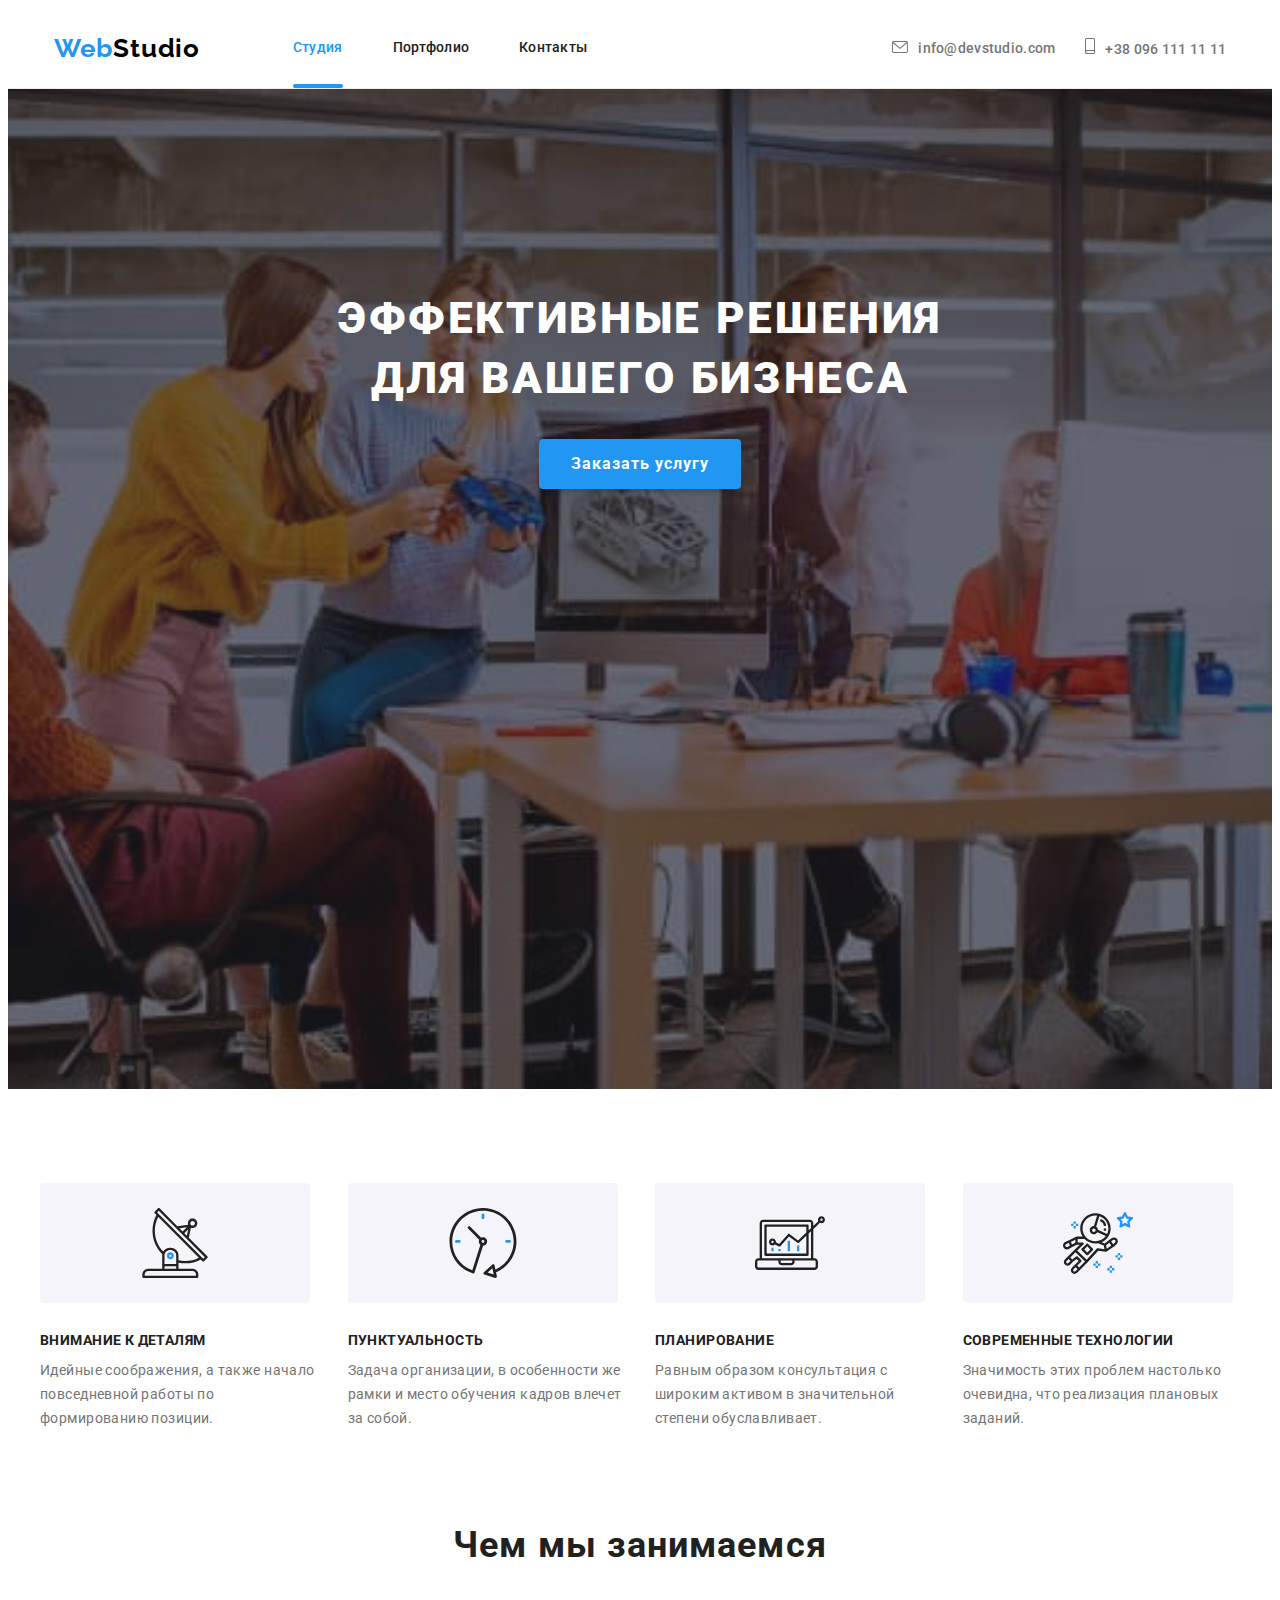
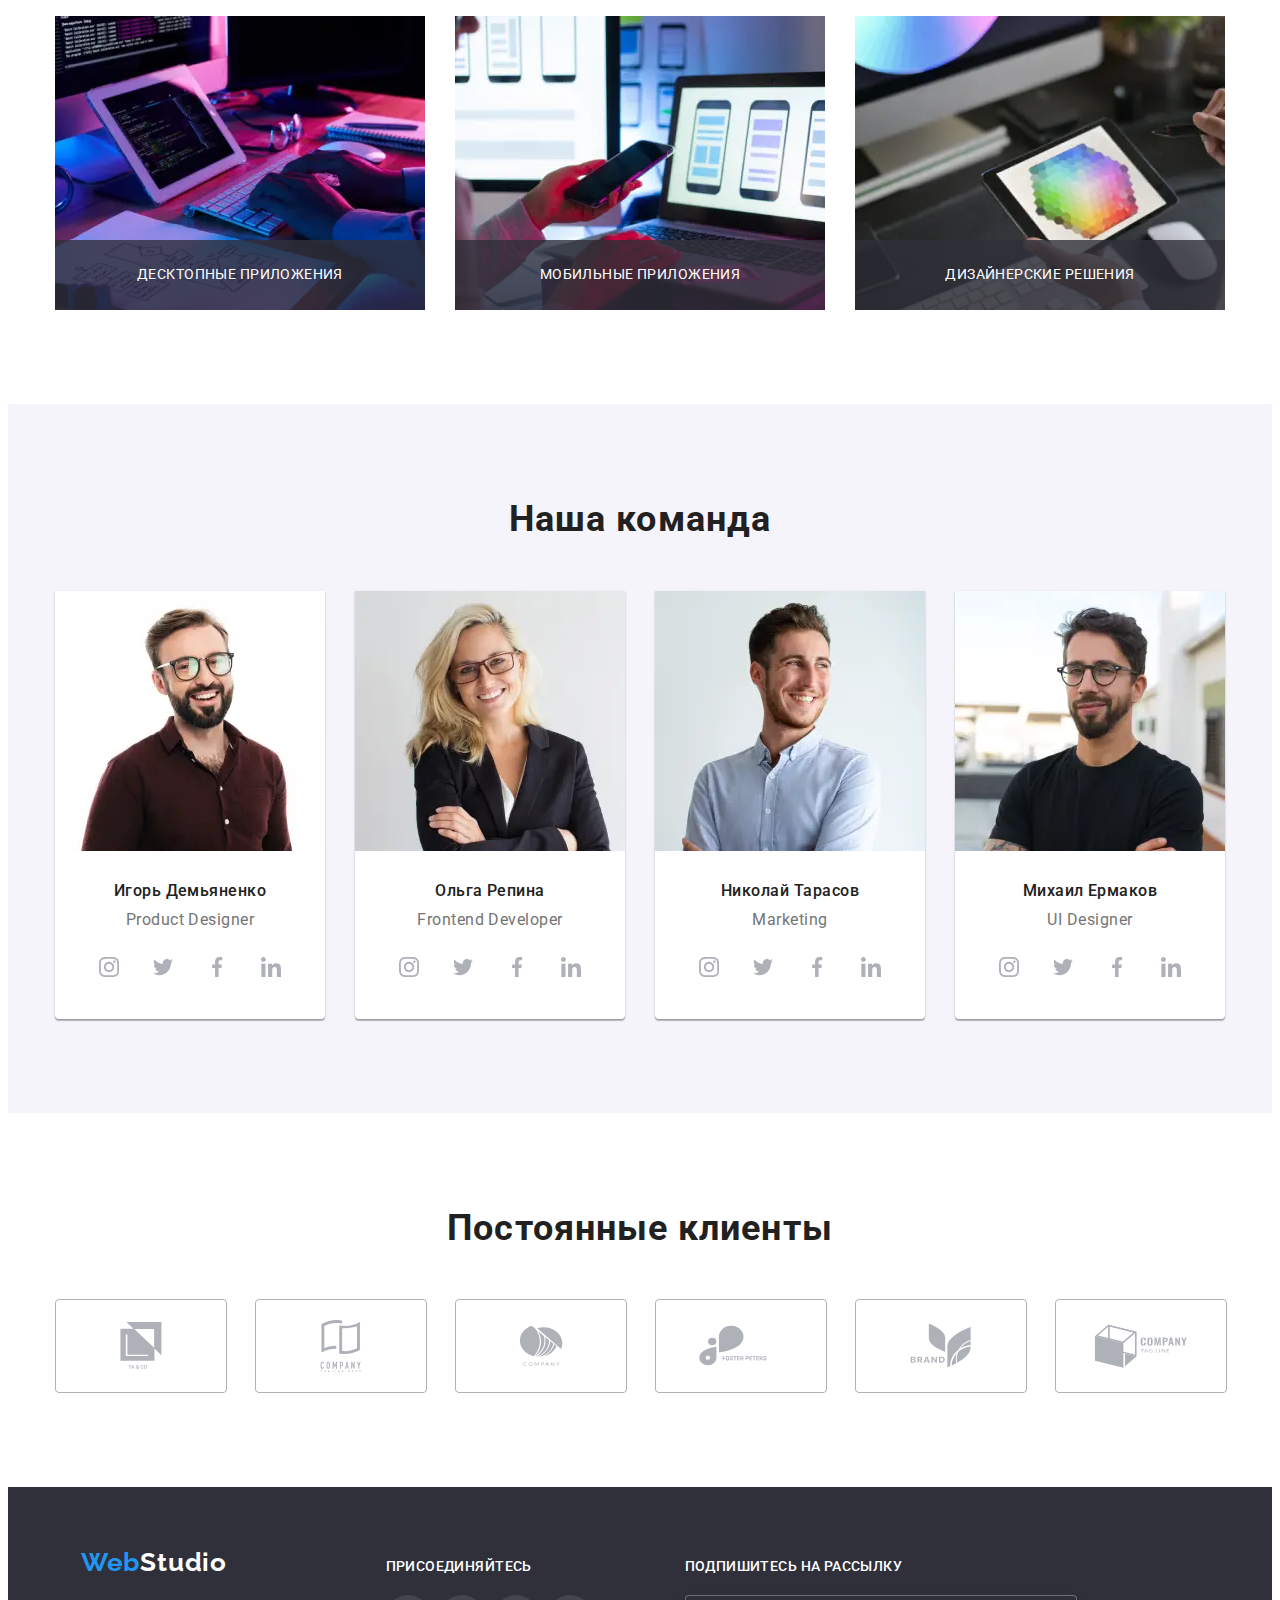
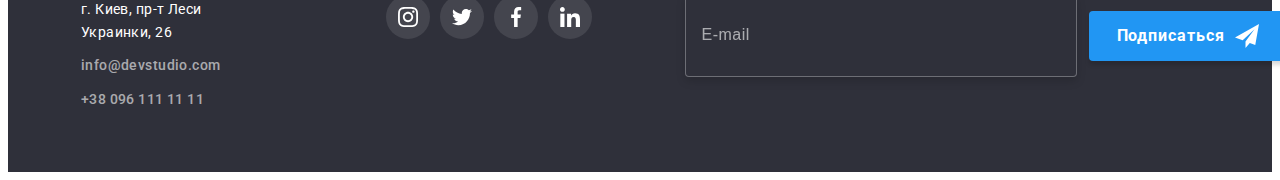
==== commit 4669ba97: "Проверка" ====
--- a/index.html
+++ b/index.html
@@ -46,7 +46,7 @@
                         </svg>info@devstudio.com</a></li>
                 <li class="contacts__list"><a class="contacts__link header__contacts-link link"
                         href="tel:+380961111111">
-                        <svg class="contacts__icon contacts__icon-tel_size" width="10" height="16">
+                        <svg class="contacts__icon contacts__icon-tel_size contacts__margin-top" width="10" height="16">
                             <use href="./images/icons.svg/symbol-defs.svg#smartphone"></use>
                         </svg>+38 096 111 11 11</a></li>
             </ul>
@@ -173,18 +173,19 @@
                                 media="(min-width: 1200px)" type="image/webp">
                             <source srcset="./images/tasks/task-1.jpg 1x, ./images/tasks/task-1@2x.jpg 2x"
                                 media="(min-width: 1200px)">
-                                <img src="./images/tasks/task-1.jpg" alt="Чем мы занимаемся">
+                            <img src="./images/tasks/task-1.jpg" alt="Чем мы занимаемся">
                         </picture>
-                        
+
                         <div class="task__thumb flex-component">
                             <p class="task__thumb-description">Десктопные приложения</p>
                         </div>
                     </li>
                     <li class="task__item margins-right">
                         <picture>
-                            <source srcset="./images/tasks/task-2.webp 1x, ./images/tasks/task-2@2x.webp 2x" media="(min-width: 1200px)"
-                                type="image/webp">
-                            <source srcset="./images/tasks/task-2.jpg 1x, ./images/tasks/task-2@2x.jpg 2x" media="(min-width: 1200px)">
+                            <source srcset="./images/tasks/task-2.webp 1x, ./images/tasks/task-2@2x.webp 2x"
+                                media="(min-width: 1200px)" type="image/webp">
+                            <source srcset="./images/tasks/task-2.jpg 1x, ./images/tasks/task-2@2x.jpg 2x"
+                                media="(min-width: 1200px)">
                             <img src="./images/tasks/task-2.jpg" alt="Чем мы занимаемся">
                         </picture>
                         <div class="task__thumb flex-component">
@@ -193,9 +194,10 @@
                     </li>
                     <li class="task__item margins-right">
                         <picture>
-                            <source srcset="./images/tasks/task-3.webp 1x, ./images/tasks/task-3@2x.webp 2x" media="(min-width: 1200px)"
-                                type="image/webp">
-                            <source srcset="./images/tasks/task-3.jpg 1x, ./images/tasks/task-3@2x.jpg 2x" media="(min-width: 1200px)">
+                            <source srcset="./images/tasks/task-3.webp 1x, ./images/tasks/task-3@2x.webp 2x"
+                                media="(min-width: 1200px)" type="image/webp">
+                            <source srcset="./images/tasks/task-3.jpg 1x, ./images/tasks/task-3@2x.jpg 2x"
+                                media="(min-width: 1200px)">
                             <img src="./images/tasks/task-3.jpg" alt="Чем мы занимаемся">
                         </picture>
                         <div class="task__thumb flex-component">
@@ -214,19 +216,26 @@
                 <ul class="team__list flex-component list">
                     <li class="team__item">
                         <picture>
-                            <source srcset="./images/our-team/team-desktop-1.webp 1x, ./images/our-team/team-desktop-1@2x.webp 2x"
+                            <source
+                                srcset="./images/our-team/team-desktop-1.webp 1x, ./images/our-team/team-desktop-1@2x.webp 2x"
                                 media="(min-width: 1200px)" type="image/webp">
-                            <source srcset="./images/our-team/team-desktop-1.jpg 1x, ./images/our-team/team-desktop-1@2x.jpg 2x"
+                            <source
+                                srcset="./images/our-team/team-desktop-1.jpg 1x, ./images/our-team/team-desktop-1@2x.jpg 2x"
                                 media="(min-width: 1200px)">
-                            <source srcset="./images/our-team/team-tablet/team-tablet-1.webp 1x, ./images/our-team/team-tablet/team-tablet-1@2x.webp 2x"
+                            <source
+                                srcset="./images/our-team/team-tablet/team-tablet-1.webp 1x, ./images/our-team/team-tablet/team-tablet-1@2x.webp 2x"
                                 media="(min-width: 768px)" type="image/webp">
-                            <source srcset="./images/our-team/team-tablet/team-tablet-1.jpg 1x, ./images/our-team/team-tablet/team-tablet-1@2x.jpg 2x"
+                            <source
+                                srcset="./images/our-team/team-tablet/team-tablet-1.jpg 1x, ./images/our-team/team-tablet/team-tablet-1@2x.jpg 2x"
                                 media="(min-width: 768px)">
-                            <source srcset="./images/our-team/team-mobile/our-team-mobile-1.webp 1x, ./images/our-team/team-mobile/our-team-mobile-1@2x.webp 2x"
+                            <source
+                                srcset="./images/our-team/team-mobile/our-team-mobile-1.webp 1x, ./images/our-team/team-mobile/our-team-mobile-1@2x.webp 2x"
                                 media="(min-width: 480px)" type="image/webp">
-                            <source srcset="./images/our-team/team-mobile/our-team-mobile-1.jpg 1x, ./images/our-team/team-mobile/our-team-mobile-1@2x.jpg 2x"
+                            <source
+                                srcset="./images/our-team/team-mobile/our-team-mobile-1.jpg 1x, ./images/our-team/team-mobile/our-team-mobile-1@2x.jpg 2x"
                                 media="(min-width: 480px)">
-                            <img src="./images/our-team/team-desktop-1.jpg" class="team__picture-size" alt="Наша команда">
+                            <img src="./images/our-team/team-desktop-1.jpg" class="team__picture-size"
+                                alt="Наша команда">
                         </picture>
                         <div class="team__card-description-box">
                             <h3 class="team__suptitle title_color team__text">Игорь Демьяненко</h3>
@@ -266,9 +275,11 @@
                     </li>
                     <li class="team__item">
                         <picture>
-                            <source srcset="./images/our-team/team-desktop-2.webp 1x, ./images/our-team/team-desktop-2@2x.webp 2x"
+                            <source
+                                srcset="./images/our-team/team-desktop-2.webp 1x, ./images/our-team/team-desktop-2@2x.webp 2x"
                                 media="(min-width: 1200px)" type="image/webp">
-                            <source srcset="./images/our-team/team-desktop-2.jpg 1x, ./images/our-team/team-desktop-2@2x.jpg 2x"
+                            <source
+                                srcset="./images/our-team/team-desktop-2.jpg 1x, ./images/our-team/team-desktop-2@2x.jpg 2x"
                                 media="(min-width: 1200px)">
                             <source
                                 srcset="./images/our-team/team-tablet/team-tablet-2.webp 1x, ./images/our-team/team-tablet/team-tablet-2@2x.webp 2x"
@@ -282,7 +293,8 @@
                             <source
                                 srcset="./images/our-team/team-mobile/our-team-mobile-2.jpg 1x, ./images/our-team/team-mobile/our-team-mobile-2@2x.jpg 2x"
                                 media="(min-width: 480px)">
-                            <img src="./images/our-team/team-desktop-2.jpg" class="team__picture-size" alt="Наша команда">
+                            <img src="./images/our-team/team-desktop-2.jpg" class="team__picture-size"
+                                alt="Наша команда">
                         </picture>
                         <div class="team__card-description-box">
                             <h3 class="team__suptitle title_color team__text">Ольга Репина</h3>
@@ -322,9 +334,11 @@
                     </li>
                     <li class="team__item">
                         <picture>
-                            <source srcset="./images/our-team/team-desktop-3.webp 1x, ./images/our-team/team-desktop-3@2x.webp 2x"
+                            <source
+                                srcset="./images/our-team/team-desktop-3.webp 1x, ./images/our-team/team-desktop-3@2x.webp 2x"
                                 media="(min-width: 1200px)" type="image/webp">
-                            <source srcset="./images/our-team/team-desktop-3.jpg 1x, ./images/our-team/team-desktop-3@2x.jpg 2x"
+                            <source
+                                srcset="./images/our-team/team-desktop-3.jpg 1x, ./images/our-team/team-desktop-3@2x.jpg 2x"
                                 media="(min-width: 1200px)">
                             <source
                                 srcset="./images/our-team/team-tablet/team-tablet-3.webp 1x, ./images/our-team/team-tablet/team-tablet-3@2x.webp 2x"
@@ -338,7 +352,8 @@
                             <source
                                 srcset="./images/our-team/team-mobile/our-team-mobile-3.jpg 1x, ./images/our-team/team-mobile/our-team-mobile-3@2x.jpg 2x"
                                 media="(min-width: 480px)">
-                            <img src="./images/our-team/team-desktop-3.jpg" class="team__picture-size" alt="Наша команда">
+                            <img src="./images/our-team/team-desktop-3.jpg" class="team__picture-size"
+                                alt="Наша команда">
                         </picture>
                         <div class="team__card-description-box">
                             <h3 class="team__suptitle title_color team__text">Николай Тарасов</h3>
@@ -378,9 +393,11 @@
                     </li>
                     <li class="team__item">
                         <picture>
-                            <source srcset="./images/our-team/team-desktop-4.webp 1x, ./images/our-team/team-desktop-4@2x.webp 2x"
+                            <source
+                                srcset="./images/our-team/team-desktop-4.webp 1x, ./images/our-team/team-desktop-4@2x.webp 2x"
                                 media="(min-width: 1200px)" type="image/webp">
-                            <source srcset="./images/our-team/team-desktop-4.jpg 1x, ./images/our-team/team-desktop-4@2x.jpg 2x"
+                            <source
+                                srcset="./images/our-team/team-desktop-4.jpg 1x, ./images/our-team/team-desktop-4@2x.jpg 2x"
                                 media="(min-width: 1200px)">
                             <source
                                 srcset="./images/our-team/team-tablet/team-tablet-4.webp 1x, ./images/our-team/team-tablet/team-tablet-4@2x.webp 2x"
@@ -394,7 +411,8 @@
                             <source
                                 srcset="./images/our-team/team-mobile/our-team-mobile-4.jpg 1x, ./images/our-team/team-mobile/our-team-mobile-4@2x.jpg 2x"
                                 media="(min-width: 480px)">
-                            <img src="./images/our-team/team-desktop-4.jpg" class="team__picture-size" alt="Наша команда">
+                            <img src="./images/our-team/team-desktop-4.jpg" class="team__picture-size"
+                                alt="Наша команда">
                         </picture>
                         <div class="team__card-description-box">
                             <h3 class="team__suptitle title_color team__text">Михаил Ермаков</h3>
@@ -488,79 +506,82 @@
 
     </main>
 
-<footer class="footer">
-    <div class="container footer__container">
-        <div class="footer__address-section">
-            <a class="logo footer__logo link" lang="en" href="./index.html">Web<span
-                    class="footer__logo_color">Studio</span></a>
-
-            <!-- Address section -->
-            <address class="footer__address-box">
-                <p class="footer__address-text">г. Киев, пр-т Леси Украинки, 26</p>
-
-                <ul class="footer__address-list list">
-                    <li>
-                        <a class="contacts__link footer__contact-links link"
-                            href="mailto:info@devstudio.com">info@devstudio.com</a>
-                    </li>
-                    <li>
-                        <a class="contacts__link footer__contact-links link" href="tel:+380961111111">+38 096 111 11
-                            11</a>
-                    </li>
-                </ul>
-            </address>
+    <footer class="footer">
+        <div class="container footer__container">
+            <div class="footer__address-section">
+                <a class="logo footer__logo link" lang="en" href="./index.html">Web<span
+                        class="footer__logo_color">Studio</span></a>
+
+                <!-- Address section -->
+                <address class="footer__address-box">
+                    <p class="footer__address-text">г. Киев, пр-т Леси Украинки, 26</p>
+
+                    <ul class="footer__address-list list">
+                        <li>
+                            <a class="contacts__link footer__contact-links link"
+                                href="mailto:info@devstudio.com">info@devstudio.com</a>
+                        </li>
+                        <li class="contacts__footer-margin-top">
+                            <a class="contacts__link footer__contact-links link" href="tel:+380961111111">+38 096 111 11
+                                11</a>
+                        </li>
+                    </ul>
+                </address>
+            </div>
+
+            <!-- Social links -->
+            <div class="footer__social">
+                <p class="footer__box-text">Присоединяйтесь</p>
+
+                <ul class="social-list footer__social-list_margins flex-component list">
+                    <li class="social-list__item">
+                        <a href="" class="social-list__link footer__social-link_bgcolor flex-component link">
+                            <svg class="social-list__icon footer__social-icon_color">
+                                <use href="./images/icons.svg/symbol-defs.svg#instagram" width="20px" height="20px">
+                                </use>
+                            </svg>
+                        </a>
+                    </li>
+                    <li class="social-list__item">
+                        <a href="" class="social-list__link footer__social-link_bgcolor flex-component link">
+                            <svg class="social-list__icon footer__social-icon_color">
+                                <use href="./images/icons.svg/symbol-defs.svg#twitter" width="20px" height="20px"></use>
+                            </svg>
+                        </a>
+                    </li>
+                    <li class="social-list__item">
+                        <a href="" class="social-list__link footer__social-link_bgcolor flex-component link">
+                            <svg class="social-list__icon footer__social-icon_color">
+                                <use href="./images/icons.svg/symbol-defs.svg#facebook" width="20px" height="20px">
+                                </use>
+                            </svg>
+                        </a>
+                    </li>
+                    <li class="social-list__item">
+                        <a href="" class="social-list__link footer__social-link_bgcolor flex-component link">
+                            <svg class="social-list__icon footer__social-icon_color">
+                                <use href="./images/icons.svg/symbol-defs.svg#linkedin" width="20px" height="20px">
+                                </use>
+                            </svg>
+                        </a>
+                    </li>
+                </ul>
+            </div>
+
+            <div class="">
+                <p class="footer__box-text">Подпишитесь на рассылку</p>
+
+                <form method="POST" class="mailing-form">
+                    <input type="email" class="mailing-form__input" placeholder="E-mail">
+                    <button type="submit" class="modal-btn buttons mailing-form__button flex-component">
+                        Подписаться
+                        <svg class="mailing-form__icon" width="24" height="24">
+                            <use href="./images/icons.svg/symbol-defs.svg#icon-send"></use>
+                        </svg></button>
+                </form>
+            </div>
         </div>
-
-        <!-- Social links -->
-        <div class="footer__social">
-            <p class="footer__box-text">Присоединяйтесь</p>
-
-            <ul class="social-list footer__social-list_margins flex-component list">
-                <li class="social-list__item">
-                    <a href="" class="social-list__link footer__social-link_bgcolor flex-component link">
-                        <svg class="social-list__icon footer__social-icon_color">
-                            <use href="./images/icons.svg/symbol-defs.svg#instagram" width="20px" height="20px"></use>
-                        </svg>
-                    </a>
-                </li>
-                <li class="social-list__item">
-                    <a href="" class="social-list__link footer__social-link_bgcolor flex-component link">
-                        <svg class="social-list__icon footer__social-icon_color">
-                            <use href="./images/icons.svg/symbol-defs.svg#twitter" width="20px" height="20px"></use>
-                        </svg>
-                    </a>
-                </li>
-                <li class="social-list__item">
-                    <a href="" class="social-list__link footer__social-link_bgcolor flex-component link">
-                        <svg class="social-list__icon footer__social-icon_color">
-                            <use href="./images/icons.svg/symbol-defs.svg#facebook" width="20px" height="20px"></use>
-                        </svg>
-                    </a>
-                </li>
-                <li class="social-list__item">
-                    <a href="" class="social-list__link footer__social-link_bgcolor flex-component link">
-                        <svg class="social-list__icon footer__social-icon_color">
-                            <use href="./images/icons.svg/symbol-defs.svg#linkedin" width="20px" height="20px"></use>
-                        </svg>
-                    </a>
-                </li>
-            </ul>
-        </div>
-
-        <div class="">
-            <p class="footer__box-text">Подпишитесь на рассылку</p>
-
-            <form method="POST" class="mailing-form">
-                <input type="email" class="mailing-form__input" placeholder="E-mail">
-                <button type="submit" class="modal-btn buttons mailing-form__button flex-component">
-                    Подписаться
-                    <svg class="mailing-form__icon" width="24" height="24">
-                        <use href="./images/icons.svg/symbol-defs.svg#icon-send"></use>
-                    </svg></button>
-            </form>
-        </div>
-    </div>
-</footer>
+    </footer>
 
     <!-- Modal Window -->
     <div class="backdrop is-hidden" data-modal>
--- a/css/main.min.css
+++ b/css/main.min.css
@@ -1 +1 @@
-:root{--primary-font: "Roboto", sans-serif;--secondary-font: "Raleway", sans-serif;--main-font-size: 14px;--secondary-font-size: 16px;--primary-text-color: #212121;--secondary-text-color: #757575;--h1-button-text-color: #ffffff;--accent-color: #2196f3;--background-color: #e5e5e5;--hero-footer-background: #2f303a;--radio-button-section-background: #f5f4fa;--border-color: #eeeeee;--icon-color: #afb1b8;--footer-contact-link-color: rgba(255, 255, 255, 0.6);--logo-top-color: #000000;--header-border-color: #ececec;--button-shadow: 0px 4px 4px rgba(0, 0, 0, 0.15);--transition-cubic: cubic-bezier(0.4, 0, 0.2, 1)}.visually-hidden{position:absolute !important;clip:rect(1px 1px 1px 1px);clip:rect(1px, 1px, 1px, 1px);padding:0 !important;border:0 !important;height:1px !important;width:1px !important;overflow:hidden}h1,h2,h3,h4,h5,h6,p{margin-top:0;margin-bottom:0}ul,ol{margin-bottom:0;margin-top:0;padding-left:0}img{display:block;max-width:100%;height:auto}.list{list-style-type:none}.link{text-decoration:none}body{font-family:var(--primary-font);font-size:var(--main-font-size);color:var(--background-color)}.flex-component{display:flex;align-items:center;justify-content:center}.margins-right:not(:last-child){margin-right:30px}.container{padding-left:15px;padding-right:15px}@media screen and (min-width: 480px){.container{width:480px;margin:0 auto}}@media screen and (min-width: 768px){.container{width:768px}}@media screen and (min-width: 1200px){.container{width:1200px}}.section{padding-top:60px;padding-bottom:60px}@media screen and (min-width: 1200px){.section{padding-top:94px;padding-bottom:94px}}.backdrop{position:fixed;left:0px;top:0px;width:100vw;height:100vh;background:rgba(0,0,0,.2);z-index:100;transition:opacity 250ms var(--transition-cubic),visibility 250ms var(--transition-cubic)}.backdrop.is-hidden{opacity:0;visibility:hidden;pointer-events:none}.logo{font-size:24px;line-height:1.17;font-weight:700;font-family:var(--secondary-font);letter-spacing:.03em;color:var(--accent-color)}@media screen and (min-width: 1200px){.logo{font-size:26px;line-height:1.19;font-weight:700}}.mobile-menu{position:fixed;top:0;left:0;width:100vw;height:100vw;overflow:auto;background-color:var(--h1-button-text-color);padding:48px 83px 48px 40px;opacity:0;visibility:hidden;pointer-events:none}.mobile-menu__close-btn{position:absolute;top:10px;right:15px;width:40px;height:40px;border:none;background-color:transparent;padding:11px}.mobile-menu__close-btn:hover,.mobile-menu__close-btn:focus{fill:var(--logo-top-color)}.mobile-menu.is-open{opacity:1;visibility:visible;pointer-events:auto;z-index:100;width:100vw;height:100%}.mobile-menu__icon-close{width:18px;height:18px}.mobile-menu__link{font-weight:500;font-size:40px;line-height:1.17;letter-spacing:.02rem;color:var(--primary-text-color);text-decoration:none}.mobile-menu__link:hover,.mobile-menu__link:focus{color:var(--accent-color)}.mobile-menu__link-current{font-weight:500;font-size:40px;line-height:1.17;letter-spacing:.02rem;color:var(--accent-color)}.mobile-menu__item:not(:last-child){margin-bottom:33px}.mobile-menu__contacts{margin-top:302px}.mobile-menu__contacts-link{font-weight:500;font-size:34px;line-height:1.17;letter-spacing:.02rem;color:var(--secondary-text-color)}.mobile-menu__contacts-link:hover,.mobile-menu__contacts-link:focus{color:var(--accent-color)}.mobile-menu__email{margin-top:32px}.mobile-menu__email{font-size:24px;line-height:1.16;letter-spacing:.02rem;margin-bottom:64px;color:var(--secondary-text-color)}.mobile-menu__social-list{display:flex}.mobile-menu__social-item:not(:last-child){margin-right:20px}.mobile-menu__social-item:not(:last-child) :not(:last-child):after{position:absolute;content:"yyy";width:22px;border:1px solid rgba(33,33,33,.2);transform:rotate(90deg)}.mobile-menu__social-links{position:relative;font-weight:500;font-size:18px;line-height:1.22;letter-spacing:.02rem;text-decoration:none;color:var(--accent-color)}.mobile-menu__social-links::after{position:absolute;content:"";width:22px;top:10px;border:1px solid rgba(33,33,33,.2);transform:rotate(90deg)}@media screen and (min-width: 768px){.mobile-menu{display:none}}.buttons{font-family:inherit;font-size:var(--secondary-font-size);border-radius:4px;transition:color 250ms var(--transition-cubic)}.buttons:hover,.buttons:focus{color:var(--accent-color)}.modal-btn{font-size:16px;line-height:1.94;font-weight:700;font-weight:bold;line-height:1.88;letter-spacing:.06em;padding:10px 32px;border-radius:4px;color:var(--h1-button-text-color);background:var(--accent-color);box-shadow:var(--button-shadow);border:none}.modal-btn:hover{cursor:pointer}.contact-form{display:flex;flex-direction:column;padding:40px}.contact-form__title{font-size:20px;line-height:1.5;font-weight:700;text-align:center;letter-spacing:.03em;color:var(--primary-text-color)}@media screen and (min-width: 1200px){.contact-form__title{font-size:20px;line-height:1.15;font-weight:700}}.contact-form__label{font-size:12px;line-height:1.17;font-weight:400;letter-spacing:.01em;margin-top:10px;color:var(--secondary-text-color)}.contact-form__input-wrapper{position:relative;display:block;margin-top:4px}.contact-form__input{width:100%;height:40px;padding-left:42px;border:1px solid rgba(33,33,33,.2);border-radius:4px}.contact-form .contact-form__input:focus{border:1px solid var(--accent-color);outline:none}.contact-form__icon{position:absolute;display:block;top:50%;left:12px;width:18px;height:18px;fill:var(--primary-text-color);transform:translateY(-50%)}.contact-form__input:focus+.contact-form__icon{fill:var(--accent-color)}.contact-form__textarea{width:100%;height:120px;padding:12px 16px;margin-top:4px;border:1px solid rgba(33,33,33,.2);border-radius:4px;resize:none}.contact-form__textarea:focus{border:1px solid var(--accent-color);outline:none}.contact-form__textarea:focus::-moz-placeholder{line-height:1.14;letter-spacing:.01em;color:rgba(117,117,117,.5)}.contact-form__textarea:focus:-ms-input-placeholder{line-height:1.14;letter-spacing:.01em;color:rgba(117,117,117,.5)}.contact-form__textarea:focus::placeholder{line-height:1.14;letter-spacing:.01em;color:rgba(117,117,117,.5)}.contact-form__checkbox-policy{position:relative;display:flex;font-size:12px;line-height:1.17;letter-spacing:.03em;margin-top:20px;margin-left:0;color:var(--secondary-text-color);cursor:pointer}@media screen and (min-width: 1200px){.contact-form__checkbox-policy{justify-content:center;align-items:center;font-size:14px;line-height:1.7}}.contact-form__checkbox-icon{width:16px;height:15px;margin-right:7px;fill:var(--primary-text-color);transition:fill 250ms var(--transition-cubic)}.contact-form__checkbox-policy:hover .contact-form__checkbox-icon{fill:var(--accent-color)}.contact-form__checkbox-icon-check{position:absolute;width:16px;height:15px;left:0;opacity:0;fill:var(--h1-button-text-color);transition:opacity 250ms var(--transition-cubic)}@media screen and (min-width: 1200px){.contact-form__checkbox-icon-check{left:16px}}.contact-form__checkbox-input:checked~.contact-form__checkbox-icon-check{fill:var(--accent-color);opacity:1;outline-color:var(--accent-color)}.contact-form__checkbox-policy-link{font-size:12px;line-height:1.17;letter-spacing:.03em;-webkit-text-decoration-line:underline;text-decoration-line:underline;color:var(--accent-color)}@media screen and (min-width: 1200px){.contact-form__checkbox-policy-link{line-height:1.7}}.contact-form__button{align-self:center;margin-top:30px}.modal{position:absolute;top:50%;left:50%;width:100%;height:100%;transform:translate(-50%, -50%);background-color:var(--h1-button-text-color);box-shadow:0px 1px 3px rgba(0,0,0,.12),0px 1px 1px rgba(0,0,0,.14),0px 2px 1px rgba(0,0,0,.2);border-radius:4px}@media screen and (min-width: 480px){.modal{width:450px;height:609px}}@media screen and (min-width: 1200px){.modal{width:528px;height:581px}}.modal__close{position:absolute;top:8px;right:8px;width:30px;height:30px;border-radius:50%;background-color:transparent;cursor:pointer;border:1px solid rgba(0,0,0,.1);transition:fill 250ms var(--transition-cubic)}.modal__close:hover,.modal__close:focus{fill:var(--accent-color)}@media screen and (min-width: 1200px){.contacts__list:not(:last-child){margin-right:30px}}.contacts__link{font-size:14px;line-height:1.14;font-weight:500;transition:color 250ms var(--transition-cubic),fill 250ms var(--transition-cubic)}.contacts__link:hover,.contacts__link:focus{color:var(--accent-color)}.social-list__item{display:flex;justify-content:space-between;align-items:center}.social-list__item:not(:last-child){margin-right:10px}.social-list__link{width:44px;height:44px;border-radius:50%;transition:background-color 250ms var(--transition-cubic)}.social-list__link:hover,.social-list__link:focus{background-color:var(--accent-color)}.social-list__icon{width:20px;height:20px;fill:var(--icon-color);transition:fill 250ms var(--transition-cubic)}.social-list__link:hover .social-list__icon,.social-list__link:focus .social-list__icon{fill:var(--h1-button-text-color)}.title{font-size:28px;line-height:1.18;font-weight:700;letter-spacing:.03em;text-align:center}.title_color{color:var(--primary-text-color)}@media screen and (min-width: 1200px){.desktop-title{font-size:36px;line-height:1.17;font-weight:700}}.mailing-form{display:flex;align-items:center;margin-top:20px;position:relative}@media screen and (max-width: 1199px){.mailing-form{flex-direction:column}}.mailing-form__input{width:450px;padding:15px 16px;color:var(--h1-button-text-color);background-color:var(--hero-footer-background);border:1px solid rgba(255,255,255,.3);filter:drop-shadow(0px 4px 4px rgba(0, 0, 0, 0.15));border-radius:4px}.mailing-form__input::-moz-placeholder{font-size:16px;line-height:1.25;font-weight:400;letter-spacing:.03em;color:rgba(255,255,255,.6)}.mailing-form__input:-ms-input-placeholder{font-size:16px;line-height:1.25;font-weight:400;letter-spacing:.03em;color:rgba(255,255,255,.6)}.mailing-form__input::placeholder{font-size:16px;line-height:1.25;font-weight:400;letter-spacing:.03em;color:rgba(255,255,255,.6)}@media screen and (min-width: 1200px){.mailing-form__input{width:358px;height:50px}}@media screen and (min-width: 1200px){.mailing-form__input{margin-right:12px}}.mailing-form__button{padding:10px 28px}@media screen and (max-width: 1199px){.mailing-form__button{margin-top:20px}}.mailing-form__icon{width:24px;height:24px;margin-left:10px;fill:var(--h1-button-text-color)}.header{border-bottom:1px solid var(--header-border-color);background-color:var(--h1-button-text-color)}.header__mobile-menu-btn{width:40px;height:40px;background-color:transparent;border:none;padding:12px 8px}@media screen and (min-width: 768px){.header__mobile-menu-btn{display:none}}.header__mobile-menu-icon{width:20px;height:16px;fill:var(--logo-top-color)}.header__mobile-menu-icon:hover,.header__mobile-menu-icon:focus{fill:var(--accent-text-color)}@media screen and (max-width: 767px){.header__container{justify-content:space-between;padding-top:10px;padding-bottom:10px}}.header__nav{display:flex;align-items:center}.header__logo_color{color:var(--logo-top-color)}.header__logo_margin_right{margin-right:88px}@media screen and (min-width: 1200px){.header__logo_margin_right{margin-right:93px}}.header__contacts-link{letter-spacing:.02em;color:var(--secondary-text-color)}@media(min-width: 768px)and (max-width: 1199px){.header__contacts-link{font-size:12px;line-height:1.17}}@media screen and (max-width: 767px){.menu{display:none}}@media screen and (min-width: 767px){.menu{margin-right:84px}}@media screen and (min-width: 1200px){.menu{margin-right:305px}}.menu__item:not(:last-child){margin-right:50px}.menu__item .link.current{color:var(--accent-color)}.menu__link{position:relative;display:block;font-weight:500;line-height:1.14;letter-spacing:.02em;padding:32px 0;color:var(--primary-text-color);transition:color 250ms var(--transition-cubic)}.menu__link:hover,.menu__link:focus{color:var(--accent-color)}.menu__link.current::after{content:"";position:absolute;display:block;width:100%;height:4px;margin-top:28px;background-color:var(--accent-color);border-radius:2px}.header__contacts{display:none}@media screen and (min-width: 768px){.header__contacts{display:block}}@media screen and (min-width: 1200px){.header__contacts{display:flex;justify-content:center;align-items:center}}.contacts__icon{margin-right:8px;fill:currentColor}@media screen and (min-width: 1200px){.contacts__icon{margin-right:10px}}.contacts__icon-email_size{width:14px;height:10px}@media screen and (min-width: 1200px){.contacts__icon-email_size{width:16px;height:12px}}.contacts__icon-tel_size{width:10px;height:14px}@media screen and (min-width: 1200px){.contacts__icon-tel_size{width:10px;height:16px}}.contacts__link:hover .contacts__icon,.contacts__link:focus .contacts__icon{fill:var(--accent-color)}.hero{background:var(--hero-footer-background)}.hero__container{flex-direction:column}.hero-background{width:100%;min-width:280px;height:400px;margin-left:auto;margin-right:auto;padding-top:118px;padding-bottom:118px;background-image:linear-gradient(rgba(47, 48, 58, 0.4), rgba(47, 48, 58, 0.4)),url(../images/hero-bg/hero-image-mob.jpg);background-repeat:no-repeat;background-position:center;background-size:cover}@media(min-device-pixel-ratio: 2),(-webkit-min-device-pixel-ratio: 2),(min-resolution: 192dpi),(min-resolution: 2dppx){.hero-background{background-image:linear-gradient(HeroBackgroundGradient, rgba(47, 48, 58, 0.4)),url(../images/hero-bg/hero-image-mob@2x.jpg)}}@media screen and (min-width: 768px){.hero-background{background-image:linear-gradient(HeroBackgroundGradient, rgba(47, 48, 58, 0.4)),url(../images/hero-bg/hero-image-tablet.jpg);height:400px}}@media(min-device-pixel-ratio: 2)and (min-width: 768px),(-webkit-min-device-pixel-ratio: 2)and (min-width: 768px),(min-resolution: 192dpi)and (min-width: 768px),(min-resolution: 2dppx)and (min-width: 768px){.hero-background{background-image:linear-gradient(HeroBackgroundGradient, rgba(47, 48, 58, 0.4)),url(../images/hero-bg/hero-image-tablet@2x.jpg)}}@media screen and (min-width: 1200px){.hero-background{background-image:linear-gradient(HeroBackgroundGradient, rgba(47, 48, 58, 0.4)),url(../images/hero-bg/hero-image-desktop.jpg);height:600px;max-width:1600px;padding-top:200px;padding-bottom:200px}}@media(min-device-pixel-ratio: 2)and (min-width: 1200px),(-webkit-min-device-pixel-ratio: 2)and (min-width: 1200px),(min-resolution: 192dpi)and (min-width: 1200px),(min-resolution: 2dppx)and (min-width: 1200px){.hero-background{background-image:linear-gradient(HeroBackgroundGradient, rgba(47, 48, 58, 0.4)),url(../images/hero-bg/hero-image-desktop@2x.jpg)}}.hero__title{font-size:26px;line-height:1.62;font-weight:900;text-align:center;letter-spacing:.06em;text-transform:uppercase;color:var(--h1-button-text-color)}@media screen and (min-width: 1200px){.hero__title{font-size:44px;line-height:1.36;font-weight:900;width:696px;margin:0 auto}}.hero__modal-btn_margin_top{margin-top:30px}.advantages__list{display:flex;flex-wrap:wrap}@media screen and (min-width: 768px){.advantages__list{margin-right:-30px;margin-bottom:-30px}}@media screen and (max-width: 767px){.advantages__item:not(:last-child){margin-bottom:30px}}@media screen and (min-width: 768px){.advantages__item{margin-right:30px;margin-bottom:30px}}@media screen and (min-width: 768px){.advantages__item{flex-wrap:wrap;flex-basis:calc((100% - 60px) / 2)}}@media screen and (min-width: 1200px){.advantages__item{flex-basis:calc((100% - 120px) / 4)}}.advantages__icon-box{height:120px;background:var(--radio-button-section-background);border-radius:4px}@media screen and (min-width: 480px){.advantages__icon-box{width:450px;height:120px}}@media screen and (min-width: 768px){.advantages__icon-box{width:354px;height:120px}}@media screen and (min-width: 1200px){.advantages__icon-box{width:270px;height:120px}}.advantages__icon{width:70px;height:70px}.advantages__suptitle{margin-top:30px;font-size:var(--main-font-size);line-height:1.14;letter-spacing:.03em;text-transform:uppercase}@media screen and (max-width: 767px){.advantages__suptitle{text-align:center}}.advantages__text{line-height:1.7;letter-spacing:.03em;margin-top:10px;color:var(--secondary-text-color)}@media screen and (max-width: 1199px){.task{display:none !important}}.task_padding_bottom{padding-bottom:94px}.task__list{display:flex;flex-wrap:wrap;justify-content:center;margin-left:auto;margin-right:auto;margin-top:50px}.task__item{position:relative;width:370px;z-index:-1}.task__thumb{position:absolute;width:100%;height:70px;bottom:0;background-color:rgba(47,48,58,.8)}.task__thumb-description{line-height:1.14;letter-spacing:.03em;text-transform:uppercase;color:var(--h1-button-text-color)}.team{background:var(--radio-button-section-background)}.team__title_margin_botom{margin-bottom:30px}@media screen and (min-width: 1200px){.team__title_margin_botom{margin-bottom:50px}}.team__list{flex-wrap:wrap;margin-left:-30px;margin-top:-30px}.team__item{width:450px;margin-left:30px;margin-top:30px;background-color:var(--h1-button-text-color);box-shadow:0px 1px 3px rgba(0,0,0,.12),0px 1px 1px rgba(0,0,0,.14),0px 2px 1px rgba(0,0,0,.2);border-radius:0px 0px 4px 4px}@media screen and (min-width: 768px){.team__item{width:354px}}@media screen and (min-width: 1200px){.team__item{width:270px}}.team__card-description-box{padding-top:30px;padding-bottom:30px}@media screen and (max-width: 1199px){.team__card-description-box{padding-bottom:24px}}.team__text{font-size:var(--secondary-font-size);line-height:1.19;text-align:center;letter-spacing:.03em}.team__suptitle{font-weight:500}.team__description{margin-top:10px;color:var(--secondary-text-color)}.team__social-list_margin{margin-top:16px}.team__picture-size{width:450px}.clients__list_margin{margin-top:30px}@media screen and (min-width: 1200px){.clients__list_margin{margin-top:50px}}.clients__list{display:grid;grid-template-columns:repeat(1, 100%);gap:30px;justify-content:center;align-items:center}@media screen and (min-width: 480px){.clients__list{display:grid;grid-template-columns:repeat(2, 210px);gap:30px}}@media screen and (min-width: 768px){.clients__list{grid-template-columns:repeat(3, 226px)}}@media screen and (min-width: 1200px){.clients__list{grid-template-columns:repeat(6, 170px)}}@media screen and (max-width: 479px){.clients__item{display:flex;justify-content:center}}.clients__link{width:100%;height:92px;border:1px solid var(--icon-color);border-radius:4px;transition:border-color 250ms var(--transition-cubic)}@media screen and (min-width: 1200px){.clients__link{width:170px}}.clients__link:hover,.clients__link:focus{border-color:var(--accent-color)}@media screen and (max-width: 767px){.clients__link{width:210px}}.clients__icon{width:100%;fill:var(--icon-color);transition:fill 250ms var(--transition-cubic)}.clients__link:hover .clients__icon,.clients__link:focus .clients__icon{fill:var(--accent-color)}.footer{padding-left:15px;padding-right:15px;padding-top:60px;padding-bottom:60px;background:var(--hero-footer-background)}@media screen and (max-width: 480px){.footer{width:480px}}.footer__container{padding-left:15px;padding-right:15px;display:block;margin-left:auto;margin-right:auto}@media screen and (max-width: 767px){.footer__container{width:450px;flex-direction:column;align-items:center}}@media screen and (min-width: 768px){.footer__container{display:flex;flex-wrap:wrap;justify-content:center;align-items:baseline;padding-left:89px;padding-right:76px}}@media screen and (min-width: 1200px){.footer__container{flex-wrap:nowrap}}@media(min-width: 768px)and (max-width: 1199px){.footer__logo{margin-right:165px}}.footer__logo_color{color:var(--h1-button-text-color)}@media screen and (max-width: 1199px){.footer__address-section{text-align:center}}.footer__address-box{margin-top:20px;margin-right:0;font-style:normal}@media screen and (min-width: 768px){.footer__address-box{margin-right:165px;margin-bottom:60px}}@media screen and (min-width: 1200px){.footer__address-box{margin-bottom:0}}.footer__address-item{margin-top:8px}@media screen and (min-width: 1200px){.footer__address-item{margin-top:9px}}.footer__address-text{line-height:1.7;letter-spacing:.03em;color:var(--h1-button-text-color)}.footer__contact-links{line-height:1.7;letter-spacing:.03em;color:var(--footer-contact-link-color)}.footer__social-list_margins{margin-top:20px}@media screen and (min-width: 1200px){.footer__social-list_margins{margin-right:93px}}.footer__social-link_bgcolor{background-color:rgba(255,255,255,.1)}.footer__social-icon_color{fill:var(--h1-button-text-color)}.footer__box-text{line-height:1.14;letter-spacing:.03em;text-transform:uppercase;color:var(--h1-button-text-color)}@media screen and (max-width: 1199px){.footer__box-text{text-align:center}}@media screen and (max-width: 767px){.footer__box-text{text-align:center;margin-top:60px}}@media screen and (max-width: 480px){.portfolio{width:100%}}.portfolio__box{display:flex;flex-direction:column}.portfolio__radio-buttons-list{display:flex;flex-wrap:wrap}@media screen and (min-width: 768px){.portfolio__radio-buttons-list{justify-content:center}}.portfolio__radio-buttons-item:not(:last-child){margin-right:8px}.portfolio__radio-buttons-item:nth-of-type(n + 4){margin-top:15px}@media screen and (min-width: 768px){.portfolio__radio-buttons-item{justify-content:center}.portfolio__radio-buttons-item:nth-of-type(n + 4){margin-top:0px}}.portfolio__buttons{cursor:pointer;line-height:1.63;padding:6px 22px;background:var(--radio-button-section-background);border:none;color:var(--primary-text-color);transition:color 250ms var(--transition-cubic),background-color 250ms var(--transition-cubic),box-shadow 250ms var(--transition-cubic)}.portfolio__buttons:hover,.portfolio__buttons:focus{background-color:var(--accent-color);color:var(--h1-button-text-color);box-shadow:0px 3px 1px rgba(0,0,0,.1),0px 1px 2px rgba(0,0,0,.08),0px 2px 2px rgba(0,0,0,.12);border-radius:4px}.portfolio__card-list{display:flex;flex-wrap:wrap;margin-top:40px}@media screen and (min-width: 768px){.portfolio__card-list{flex-basis:calc((100% - 45px) / 2);margin-top:30px}}@media screen and (min-width: 1200px){.portfolio__card-list{flex-basis:calc((100% - 60px) / 3);margin-top:50px}}.portfolio__card-item{position:relative;width:450px;margin-right:0;transition:box-shadow 250ms var(--transition-cubic),background-color 250ms var(--transition-cubic)}.portfolio__card-item:not(:last-child){margin-bottom:30px}@media screen and (min-width: 768px){.portfolio__card-item{width:354px;margin-right:30px}}@media screen and (min-width: 1200px){.portfolio__card-item{width:370px}}@media(min-width: 767px)and (max-width: 1200px){.portfolio__card-item:nth-child(2n){margin-right:0}}@media screen and (min-width: 1200px){.portfolio__card-item:nth-child(3n){margin-right:0}}@media(min-width: 767px)and (max-width: 1200px){.portfolio__card-item:nth-last-child(-n+1){margin-bottom:0}}@media screen and (min-width: 1200px){.portfolio__card-item:nth-last-child(-n+3){margin-bottom:0}}.portfolio__card-item:hover,.portfolio__card-item:focus{background-color:var(--h1-button-text-color);box-shadow:0px 1px 1px rgba(0,0,0,.12),0px 4px 4px rgba(0,0,0,.06),1px 4px 6px rgba(0,0,0,.16)}@media screen and (max-width: 767px){.portfolio__image{width:450px}}.portfolio__card-link{height:100%;display:flex;flex-direction:column}.portfolio__img-wrapper{position:relative;overflow:hidden}.portfolio__overlay{position:absolute;top:0;bottom:0;width:100%;height:294px;font-size:18px;line-height:1.56;letter-spacing:.03em;padding:63px 24px;overflow:auto;margin-top:0;margin-bottom:0;color:var(--h1-button-text-color);background-color:rgba(33,150,243,.9);transform:translateY(100%);transition:transform 250ms var(--transition-cubic)}.portfolio__card-link:hover .portfolio__overlay,.portfolio__card-link:focus .portfolio__overlay{transform:translateY(0%)}.portfolio__card-description-box{flex-grow:1;padding:20px 24px;border:1px solid var(--border-color);border-top:none}.portfolio__card-title{font-size:18px;line-height:2;font-weight:700;letter-spacing:.06em;color:var(--primary-text-color)}.portfolio__card-text{margin-top:4px;font-size:var(--secondary-font-size);line-height:1.87;letter-spacing:.03em;color:var(--secondary-text-color)}/*# sourceMappingURL=main.min.css.map */+:root{--primary-font: "Roboto", sans-serif;--secondary-font: "Raleway", sans-serif;--main-font-size: 14px;--secondary-font-size: 16px;--primary-text-color: #212121;--secondary-text-color: #757575;--h1-button-text-color: #ffffff;--accent-color: #2196f3;--background-color: #e5e5e5;--hero-footer-background: #2f303a;--radio-button-section-background: #f5f4fa;--border-color: #eeeeee;--icon-color: #afb1b8;--footer-contact-link-color: rgba(255, 255, 255, 0.6);--logo-top-color: #000000;--header-border-color: #ececec;--button-shadow: 0px 4px 4px rgba(0, 0, 0, 0.15);--transition-cubic: cubic-bezier(0.4, 0, 0.2, 1)}.visually-hidden{position:absolute !important;clip:rect(1px 1px 1px 1px);clip:rect(1px, 1px, 1px, 1px);padding:0 !important;border:0 !important;height:1px !important;width:1px !important;overflow:hidden}h1,h2,h3,h4,h5,h6,p{margin-top:0;margin-bottom:0}ul,ol{margin-bottom:0;margin-top:0;padding-left:0}img{display:block;max-width:100%;height:auto}.list{list-style-type:none}.link{text-decoration:none}body{font-family:var(--primary-font);font-size:var(--main-font-size);color:var(--background-color)}.flex-component{display:flex;align-items:center;justify-content:center}.margins-right:not(:last-child){margin-right:30px}.container{padding-left:15px;padding-right:15px}@media screen and (min-width: 480px){.container{width:480px;margin:0 auto}}@media screen and (min-width: 768px){.container{width:768px}}@media screen and (min-width: 1200px){.container{width:1200px}}.section{padding-top:60px;padding-bottom:60px}@media screen and (min-width: 1200px){.section{padding-top:94px;padding-bottom:94px}}.backdrop{position:fixed;left:0px;top:0px;width:100vw;height:100vh;background:rgba(0,0,0,.2);z-index:100;transition:opacity 250ms var(--transition-cubic),visibility 250ms var(--transition-cubic)}.backdrop.is-hidden{opacity:0;visibility:hidden;pointer-events:none}.logo{font-size:24px;line-height:1.17;font-weight:700;font-family:var(--secondary-font);letter-spacing:.03em;color:var(--accent-color)}@media screen and (min-width: 1200px){.logo{font-size:26px;line-height:1.19;font-weight:700}}.mobile-menu{position:fixed;top:0;left:0;width:100vw;height:100vw;overflow:auto;background-color:var(--h1-button-text-color);padding:48px 83px 48px 40px;opacity:0;visibility:hidden;pointer-events:none}.mobile-menu__close-btn{position:absolute;top:10px;right:15px;width:40px;height:40px;border:none;background-color:transparent;padding:11px}.mobile-menu__close-btn:hover,.mobile-menu__close-btn:focus{fill:var(--logo-top-color)}.mobile-menu.is-open{opacity:1;visibility:visible;pointer-events:auto;z-index:100;width:100vw;height:100%}.mobile-menu__icon-close{width:18px;height:18px}.mobile-menu__link{font-weight:500;font-size:40px;line-height:1.17;letter-spacing:.02rem;color:var(--primary-text-color);text-decoration:none}.mobile-menu__link:hover,.mobile-menu__link:focus{color:var(--accent-color)}.mobile-menu__link-current{font-weight:500;font-size:40px;line-height:1.17;letter-spacing:.02rem;color:var(--accent-color)}.mobile-menu__item:not(:last-child){margin-bottom:33px}.mobile-menu__contacts{margin-top:302px}.mobile-menu__contacts-link{font-weight:500;font-size:34px;line-height:1.17;letter-spacing:.02rem;color:var(--secondary-text-color)}.mobile-menu__contacts-link:hover,.mobile-menu__contacts-link:focus{color:var(--accent-color)}.mobile-menu__email{margin-top:32px}.mobile-menu__email{font-size:24px;line-height:1.16;letter-spacing:.02rem;margin-bottom:64px;color:var(--secondary-text-color)}.mobile-menu__social-list{display:flex}.mobile-menu__social-item:not(:last-child){margin-right:20px}.mobile-menu__social-item:not(:last-child) :not(:last-child):after{position:absolute;content:"yyy";width:22px;border:1px solid rgba(33,33,33,.2);transform:rotate(90deg)}.mobile-menu__social-links{position:relative;font-weight:500;font-size:18px;line-height:1.22;letter-spacing:.02rem;text-decoration:none;color:var(--accent-color)}.mobile-menu__social-links::after{position:absolute;content:"";width:22px;top:10px;border:1px solid rgba(33,33,33,.2);transform:rotate(90deg)}@media screen and (min-width: 768px){.mobile-menu{display:none}}.buttons{font-family:inherit;font-size:var(--secondary-font-size);border-radius:4px;transition:color 250ms var(--transition-cubic)}.buttons:hover,.buttons:focus{color:var(--accent-color)}.modal-btn{font-size:16px;line-height:1.94;font-weight:700;font-weight:bold;line-height:1.88;letter-spacing:.06em;padding:10px 32px;border-radius:4px;color:var(--h1-button-text-color);background:var(--accent-color);box-shadow:var(--button-shadow);border:none}.modal-btn:hover{cursor:pointer}.contact-form{display:flex;flex-direction:column;padding:40px}.contact-form__title{font-size:20px;line-height:1.5;font-weight:700;text-align:center;letter-spacing:.03em;color:var(--primary-text-color)}@media screen and (min-width: 1200px){.contact-form__title{font-size:20px;line-height:1.15;font-weight:700}}.contact-form__label{font-size:12px;line-height:1.17;font-weight:400;letter-spacing:.01em;margin-top:10px;color:var(--secondary-text-color)}.contact-form__input-wrapper{position:relative;display:block;margin-top:4px}.contact-form__input{width:100%;height:40px;padding-left:42px;border:1px solid rgba(33,33,33,.2);border-radius:4px}.contact-form .contact-form__input:focus{border:1px solid var(--accent-color);outline:none}.contact-form__icon{position:absolute;display:block;top:50%;left:12px;width:18px;height:18px;fill:var(--primary-text-color);transform:translateY(-50%)}.contact-form__input:focus+.contact-form__icon{fill:var(--accent-color)}.contact-form__textarea{width:100%;height:120px;padding:12px 16px;margin-top:4px;border:1px solid rgba(33,33,33,.2);border-radius:4px;resize:none}.contact-form__textarea:focus{border:1px solid var(--accent-color);outline:none}.contact-form__textarea:focus::-moz-placeholder{line-height:1.14;letter-spacing:.01em;color:rgba(117,117,117,.5)}.contact-form__textarea:focus:-ms-input-placeholder{line-height:1.14;letter-spacing:.01em;color:rgba(117,117,117,.5)}.contact-form__textarea:focus::placeholder{line-height:1.14;letter-spacing:.01em;color:rgba(117,117,117,.5)}.contact-form__checkbox-policy{position:relative;display:flex;font-size:12px;line-height:1.17;letter-spacing:.03em;margin-top:20px;margin-left:0;color:var(--secondary-text-color);cursor:pointer}@media screen and (min-width: 1200px){.contact-form__checkbox-policy{justify-content:center;align-items:center;font-size:14px;line-height:1.7}}.contact-form__checkbox-icon{width:16px;height:15px;margin-right:7px;fill:var(--primary-text-color);transition:fill 250ms var(--transition-cubic)}.contact-form__checkbox-policy:hover .contact-form__checkbox-icon{fill:var(--accent-color)}.contact-form__checkbox-icon-check{position:absolute;width:16px;height:15px;left:0;opacity:0;fill:var(--h1-button-text-color);transition:opacity 250ms var(--transition-cubic)}@media screen and (min-width: 1200px){.contact-form__checkbox-icon-check{left:16px}}.contact-form__checkbox-input:checked~.contact-form__checkbox-icon-check{fill:var(--accent-color);opacity:1;outline-color:var(--accent-color)}.contact-form__checkbox-policy-link{font-size:12px;line-height:1.17;letter-spacing:.03em;-webkit-text-decoration-line:underline;text-decoration-line:underline;color:var(--accent-color)}@media screen and (min-width: 1200px){.contact-form__checkbox-policy-link{line-height:1.7}}.contact-form__button{align-self:center;margin-top:30px}.modal{position:absolute;top:50%;left:50%;width:100%;height:100%;transform:translate(-50%, -50%);background-color:var(--h1-button-text-color);box-shadow:0px 1px 3px rgba(0,0,0,.12),0px 1px 1px rgba(0,0,0,.14),0px 2px 1px rgba(0,0,0,.2);border-radius:4px}@media screen and (min-width: 480px){.modal{width:450px;height:609px}}@media screen and (min-width: 1200px){.modal{width:528px;height:581px}}.modal__close{position:absolute;top:8px;right:8px;width:30px;height:30px;border-radius:50%;background-color:transparent;cursor:pointer;border:1px solid rgba(0,0,0,.1);transition:fill 250ms var(--transition-cubic)}.modal__close:hover,.modal__close:focus{fill:var(--accent-color)}.contacts__list{margin-top:8px}@media screen and (min-width: 1200px){.contacts__list:not(:last-child){margin-right:30px}}@media screen and (min-width: 1200px){.contacts__list{margin-top:0}}.contacts__link{font-size:14px;line-height:1.14;font-weight:500;transition:color 250ms var(--transition-cubic),fill 250ms var(--transition-cubic)}.contacts__link:hover,.contacts__link:focus{color:var(--accent-color)}@media screen and (min-width: 1200px){.contacts__footer-margin-top{margin-top:10px}}.social-list__item{display:flex;justify-content:space-between;align-items:center}.social-list__item:not(:last-child){margin-right:10px}.social-list__link{width:44px;height:44px;border-radius:50%;transition:background-color 250ms var(--transition-cubic)}.social-list__link:hover,.social-list__link:focus{background-color:var(--accent-color)}.social-list__icon{width:20px;height:20px;fill:var(--icon-color);transition:fill 250ms var(--transition-cubic)}.social-list__link:hover .social-list__icon,.social-list__link:focus .social-list__icon{fill:var(--h1-button-text-color)}.title{font-size:28px;line-height:1.18;font-weight:700;letter-spacing:.03em;text-align:center}.title_color{color:var(--primary-text-color)}@media screen and (min-width: 1200px){.desktop-title{font-size:36px;line-height:1.17;font-weight:700}}.mailing-form{display:flex;align-items:center;margin-top:20px;position:relative}@media screen and (max-width: 1199px){.mailing-form{flex-direction:column}}.mailing-form__input{width:450px;padding:15px 16px;color:var(--h1-button-text-color);background-color:var(--hero-footer-background);border:1px solid rgba(255,255,255,.3);filter:drop-shadow(0px 4px 4px rgba(0, 0, 0, 0.15));border-radius:4px}.mailing-form__input::-moz-placeholder{font-size:16px;line-height:1.25;font-weight:400;letter-spacing:.03em;color:rgba(255,255,255,.6)}.mailing-form__input:-ms-input-placeholder{font-size:16px;line-height:1.25;font-weight:400;letter-spacing:.03em;color:rgba(255,255,255,.6)}.mailing-form__input::placeholder{font-size:16px;line-height:1.25;font-weight:400;letter-spacing:.03em;color:rgba(255,255,255,.6)}@media screen and (min-width: 1200px){.mailing-form__input{width:358px;height:50px}}@media screen and (min-width: 1200px){.mailing-form__input{margin-right:12px}}.mailing-form__button{padding:10px 28px}@media screen and (max-width: 1199px){.mailing-form__button{margin-top:20px}}.mailing-form__icon{width:24px;height:24px;margin-left:10px;fill:var(--h1-button-text-color)}.header{border-bottom:1px solid var(--header-border-color);background-color:var(--h1-button-text-color)}.header__mobile-menu-btn{width:40px;height:40px;background-color:transparent;border:none;padding:12px 8px}@media screen and (min-width: 768px){.header__mobile-menu-btn{display:none}}.header__mobile-menu-icon{width:20px;height:16px;fill:var(--logo-top-color)}.header__mobile-menu-icon:hover,.header__mobile-menu-icon:focus{fill:var(--accent-text-color)}@media screen and (max-width: 767px){.header__container{justify-content:space-between;padding-top:10px;padding-bottom:10px}}.header__nav{display:flex;align-items:center}.header__logo_color{color:var(--logo-top-color)}.header__logo_margin_right{margin-right:88px}@media screen and (min-width: 1200px){.header__logo_margin_right{margin-right:93px}}.header__contacts-link{letter-spacing:.02em;color:var(--secondary-text-color)}@media(min-width: 768px)and (max-width: 1199px){.header__contacts-link{font-size:12px;line-height:1.17}}@media screen and (max-width: 767px){.menu{display:none}}@media screen and (min-width: 767px){.menu{margin-right:84px}}@media screen and (min-width: 1200px){.menu{margin-right:305px}}.menu__item:not(:last-child){margin-right:50px}.menu__item .link.current{color:var(--accent-color)}.menu__link{position:relative;display:block;font-weight:500;line-height:1.14;letter-spacing:.02em;padding:32px 0;color:var(--primary-text-color);transition:color 250ms var(--transition-cubic)}.menu__link:hover,.menu__link:focus{color:var(--accent-color)}.menu__link.current::after{content:"";position:absolute;display:block;width:100%;height:4px;margin-top:28px;background-color:var(--accent-color);border-radius:2px}.header__contacts{display:none}@media screen and (min-width: 768px){.header__contacts{display:block}}@media screen and (min-width: 1200px){.header__contacts{display:flex;justify-content:center;align-items:center}}.contacts__icon{margin-right:8px;fill:currentColor}@media screen and (min-width: 1200px){.contacts__icon{margin-right:10px}}.contacts__icon-email_size{width:14px;height:10px}@media screen and (min-width: 1200px){.contacts__icon-email_size{width:16px;height:12px}}.contacts__icon-tel_size{width:10px;height:14px}@media screen and (min-width: 1200px){.contacts__icon-tel_size{width:10px;height:16px}}.contacts__link:hover .contacts__icon,.contacts__link:focus .contacts__icon{fill:var(--accent-color)}.hero{background:var(--hero-footer-background)}.hero__container{flex-direction:column}.hero-background{width:100%;min-width:280px;height:400px;margin-left:auto;margin-right:auto;padding-top:118px;padding-bottom:118px;background-image:linear-gradient(rgba(47, 48, 58, 0.4), rgba(47, 48, 58, 0.4)),url(../images/hero-bg/hero-image-mob.jpg);background-repeat:no-repeat;background-position:center;background-size:cover}@media(min-device-pixel-ratio: 2),(-webkit-min-device-pixel-ratio: 2),(min-resolution: 192dpi),(min-resolution: 2dppx){.hero-background{background-image:linear-gradient(HeroBackgroundGradient, rgba(47, 48, 58, 0.4)),url(../images/hero-bg/hero-image-mob@2x.jpg)}}@media screen and (min-width: 768px){.hero-background{background-image:linear-gradient(HeroBackgroundGradient, rgba(47, 48, 58, 0.4)),url(../images/hero-bg/hero-image-tablet.jpg);height:400px}}@media(min-device-pixel-ratio: 2)and (min-width: 768px),(-webkit-min-device-pixel-ratio: 2)and (min-width: 768px),(min-resolution: 192dpi)and (min-width: 768px),(min-resolution: 2dppx)and (min-width: 768px){.hero-background{background-image:linear-gradient(HeroBackgroundGradient, rgba(47, 48, 58, 0.4)),url(../images/hero-bg/hero-image-tablet@2x.jpg)}}@media screen and (min-width: 1200px){.hero-background{background-image:linear-gradient(HeroBackgroundGradient, rgba(47, 48, 58, 0.4)),url(../images/hero-bg/hero-image-desktop.jpg);height:600px;max-width:1600px;padding-top:200px;padding-bottom:200px}}@media(min-device-pixel-ratio: 2)and (min-width: 1200px),(-webkit-min-device-pixel-ratio: 2)and (min-width: 1200px),(min-resolution: 192dpi)and (min-width: 1200px),(min-resolution: 2dppx)and (min-width: 1200px){.hero-background{background-image:linear-gradient(HeroBackgroundGradient, rgba(47, 48, 58, 0.4)),url(../images/hero-bg/hero-image-desktop@2x.jpg)}}.hero__title{font-size:26px;line-height:1.62;font-weight:900;text-align:center;letter-spacing:.06em;text-transform:uppercase;color:var(--h1-button-text-color)}@media screen and (min-width: 1200px){.hero__title{font-size:44px;line-height:1.36;font-weight:900;width:696px;margin:0 auto}}.hero__modal-btn_margin_top{margin-top:30px}.advantages__list{display:flex;flex-wrap:wrap}@media screen and (min-width: 768px){.advantages__list{margin-right:-30px;margin-bottom:-30px}}@media screen and (max-width: 767px){.advantages__item:not(:last-child){margin-bottom:30px}}@media screen and (min-width: 768px){.advantages__item{margin-right:30px;margin-bottom:30px}}@media screen and (min-width: 768px){.advantages__item{flex-wrap:wrap;flex-basis:calc((100% - 60px) / 2)}}@media screen and (min-width: 1200px){.advantages__item{flex-basis:calc((100% - 120px) / 4)}}.advantages__icon-box{height:120px;background:var(--radio-button-section-background);border-radius:4px}@media screen and (min-width: 480px){.advantages__icon-box{width:450px;height:120px}}@media screen and (min-width: 768px){.advantages__icon-box{width:354px;height:120px}}@media screen and (min-width: 1200px){.advantages__icon-box{width:270px;height:120px}}.advantages__icon{width:70px;height:70px}.advantages__suptitle{margin-top:30px;font-size:var(--main-font-size);line-height:1.14;letter-spacing:.03em;text-transform:uppercase}@media screen and (max-width: 767px){.advantages__suptitle{text-align:center}}.advantages__text{line-height:1.7;letter-spacing:.03em;margin-top:10px;color:var(--secondary-text-color)}@media screen and (max-width: 1199px){.task{display:none !important}}.task_padding_bottom{padding-bottom:94px}.task__list{display:flex;flex-wrap:wrap;justify-content:center;margin-left:auto;margin-right:auto;margin-top:50px}.task__item{position:relative;width:370px;z-index:-1}.task__thumb{position:absolute;width:100%;height:70px;bottom:0;background-color:rgba(47,48,58,.8)}.task__thumb-description{line-height:1.14;letter-spacing:.03em;text-transform:uppercase;color:var(--h1-button-text-color)}.team{background:var(--radio-button-section-background)}.team__title_margin_botom{margin-bottom:30px}@media screen and (min-width: 1200px){.team__title_margin_botom{margin-bottom:50px}}.team__list{flex-wrap:wrap;margin-left:-30px;margin-top:-30px}.team__item{width:450px;margin-left:30px;margin-top:30px;background-color:var(--h1-button-text-color);box-shadow:0px 1px 3px rgba(0,0,0,.12),0px 1px 1px rgba(0,0,0,.14),0px 2px 1px rgba(0,0,0,.2);border-radius:0px 0px 4px 4px}@media screen and (min-width: 768px){.team__item{width:354px}}@media screen and (min-width: 1200px){.team__item{width:270px}}.team__card-description-box{padding-top:30px;padding-bottom:30px}@media screen and (max-width: 1199px){.team__card-description-box{padding-bottom:24px}}.team__text{font-size:var(--secondary-font-size);line-height:1.19;text-align:center;letter-spacing:.03em}.team__suptitle{font-weight:500}.team__description{margin-top:10px;color:var(--secondary-text-color)}.team__social-list_margin{margin-top:16px}.team__picture-size{width:450px}.clients__list_margin{margin-top:30px}@media screen and (min-width: 1200px){.clients__list_margin{margin-top:50px}}.clients__list{display:grid;grid-template-columns:repeat(1, 100%);gap:30px;justify-content:center;align-items:center}@media screen and (min-width: 480px){.clients__list{display:grid;grid-template-columns:repeat(2, 210px);gap:30px}}@media screen and (min-width: 768px){.clients__list{grid-template-columns:repeat(3, 226px)}}@media screen and (min-width: 1200px){.clients__list{grid-template-columns:repeat(6, 170px)}}@media screen and (max-width: 479px){.clients__item{display:flex;justify-content:center}}.clients__link{width:100%;height:92px;border:1px solid var(--icon-color);border-radius:4px;transition:border-color 250ms var(--transition-cubic)}@media screen and (min-width: 1200px){.clients__link{width:170px}}.clients__link:hover,.clients__link:focus{border-color:var(--accent-color)}.clients__icon{width:100%;fill:var(--icon-color);transition:fill 250ms var(--transition-cubic)}.clients__link:hover .clients__icon,.clients__link:focus .clients__icon{fill:var(--accent-color)}.footer{padding-top:60px;padding-bottom:60px;background:var(--hero-footer-background)}@media screen and (max-width: 480px){.footer{width:480px}}.footer__container{display:block;margin-left:auto;margin-right:auto}@media screen and (max-width: 767px){.footer__container{width:450px;flex-direction:column;align-items:center}}@media screen and (min-width: 768px){.footer__container{display:flex;flex-wrap:wrap;justify-content:center;align-items:baseline;padding-left:76px;padding-right:76px}}@media screen and (min-width: 1200px){.footer__container{flex-wrap:nowrap}}@media(min-width: 768px)and (max-width: 1199px){.footer__logo{margin-right:165px}}.footer__logo_color{color:var(--h1-button-text-color)}@media screen and (max-width: 1199px){.footer__address-section{text-align:center}}.footer__address-box{margin-top:20px;margin-right:0;font-style:normal}@media screen and (min-width: 768px){.footer__address-box{margin-right:165px;margin-bottom:60px}}@media screen and (min-width: 1200px){.footer__address-box{margin-bottom:0}}.footer__address-list{margin-top:8px}@media screen and (min-width: 1200px){.footer__address-list{margin-top:9px}}.footer__address-text{line-height:1.7;letter-spacing:.03em;color:var(--h1-button-text-color)}.footer__contact-links{line-height:1.7;letter-spacing:.03em;color:var(--footer-contact-link-color)}.footer__social-list_margins{margin-top:20px}@media screen and (min-width: 1200px){.footer__social-list_margins{margin-right:93px}}.footer__social-link_bgcolor{background-color:rgba(255,255,255,.1)}.footer__social-icon_color{fill:var(--h1-button-text-color)}.footer__box-text{font-weight:500;line-height:1.14;letter-spacing:.03em;text-transform:uppercase;color:var(--h1-button-text-color)}@media screen and (max-width: 1199px){.footer__box-text{text-align:center}}@media screen and (max-width: 767px){.footer__box-text{text-align:center;margin-top:60px}}@media screen and (max-width: 480px){.portfolio{width:100%}}.portfolio__box{display:flex;flex-direction:column}.portfolio__radio-buttons-list{display:flex;flex-wrap:wrap}@media screen and (min-width: 768px){.portfolio__radio-buttons-list{justify-content:center}}.portfolio__radio-buttons-item:not(:last-child){margin-right:8px}.portfolio__radio-buttons-item:nth-of-type(n + 4){margin-top:15px}@media screen and (min-width: 768px){.portfolio__radio-buttons-item{justify-content:center}.portfolio__radio-buttons-item:nth-of-type(n + 4){margin-top:0px}}.portfolio__buttons{cursor:pointer;line-height:1.63;padding:6px 22px;background:var(--radio-button-section-background);border:none;color:var(--primary-text-color);transition:color 250ms var(--transition-cubic),background-color 250ms var(--transition-cubic),box-shadow 250ms var(--transition-cubic)}.portfolio__buttons:hover,.portfolio__buttons:focus{background-color:var(--accent-color);color:var(--h1-button-text-color);box-shadow:0px 3px 1px rgba(0,0,0,.1),0px 1px 2px rgba(0,0,0,.08),0px 2px 2px rgba(0,0,0,.12);border-radius:4px}.portfolio__card-list{display:flex;flex-wrap:wrap;margin-top:40px}@media screen and (min-width: 768px){.portfolio__card-list{flex-basis:calc((100% - 45px) / 2);margin-top:30px}}@media screen and (min-width: 1200px){.portfolio__card-list{flex-basis:calc((100% - 60px) / 3);margin-top:50px}}.portfolio__card-item{position:relative;width:450px;margin-right:0;transition:box-shadow 250ms var(--transition-cubic),background-color 250ms var(--transition-cubic)}.portfolio__card-item:not(:last-child){margin-bottom:30px}@media screen and (min-width: 768px){.portfolio__card-item{width:354px;margin-right:30px}}@media screen and (min-width: 1200px){.portfolio__card-item{width:370px}}@media(min-width: 767px)and (max-width: 1200px){.portfolio__card-item:nth-child(2n){margin-right:0}}@media screen and (min-width: 1200px){.portfolio__card-item:nth-child(3n){margin-right:0}}@media(min-width: 767px)and (max-width: 1200px){.portfolio__card-item:nth-last-child(-n+1){margin-bottom:0}}@media screen and (min-width: 1200px){.portfolio__card-item:nth-last-child(-n+3){margin-bottom:0}}.portfolio__card-item:hover,.portfolio__card-item:focus{background-color:var(--h1-button-text-color);box-shadow:0px 1px 1px rgba(0,0,0,.12),0px 4px 4px rgba(0,0,0,.06),1px 4px 6px rgba(0,0,0,.16)}@media screen and (max-width: 767px){.portfolio__image{width:450px}}.portfolio__card-link{height:100%;display:flex;flex-direction:column}.portfolio__img-wrapper{position:relative;overflow:hidden}.portfolio__overlay{position:absolute;top:0;bottom:0;width:100%;height:294px;font-size:18px;line-height:1.56;letter-spacing:.03em;padding:63px 24px;overflow:auto;margin-top:0;margin-bottom:0;color:var(--h1-button-text-color);background-color:rgba(33,150,243,.9);transform:translateY(100%);transition:transform 250ms var(--transition-cubic)}.portfolio__card-link:hover .portfolio__overlay,.portfolio__card-link:focus .portfolio__overlay{transform:translateY(0%)}.portfolio__card-description-box{flex-grow:1;padding:20px 24px;border:1px solid var(--border-color);border-top:none}.portfolio__card-title{font-size:18px;line-height:2;font-weight:700;letter-spacing:.06em;color:var(--primary-text-color)}.portfolio__card-text{margin-top:4px;font-size:var(--secondary-font-size);line-height:1.87;letter-spacing:.03em;color:var(--secondary-text-color)}/*# sourceMappingURL=main.min.css.map */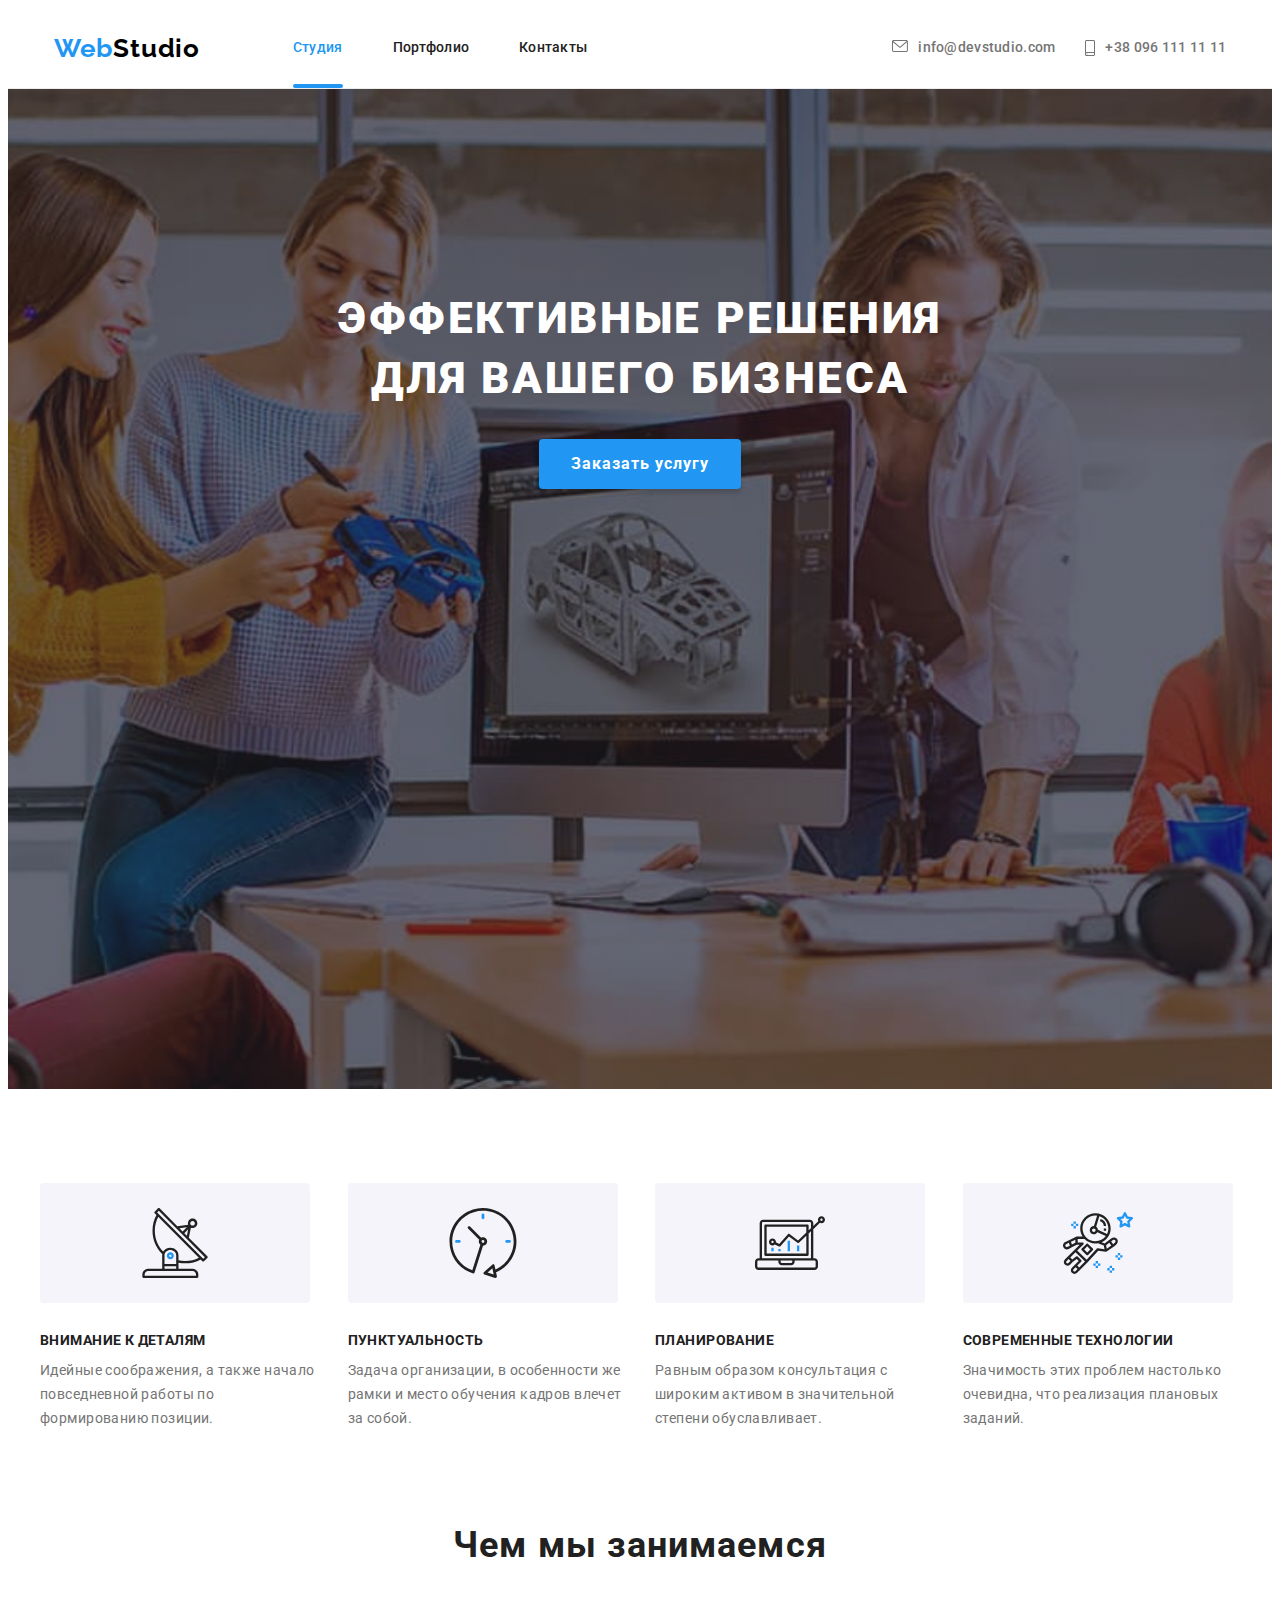
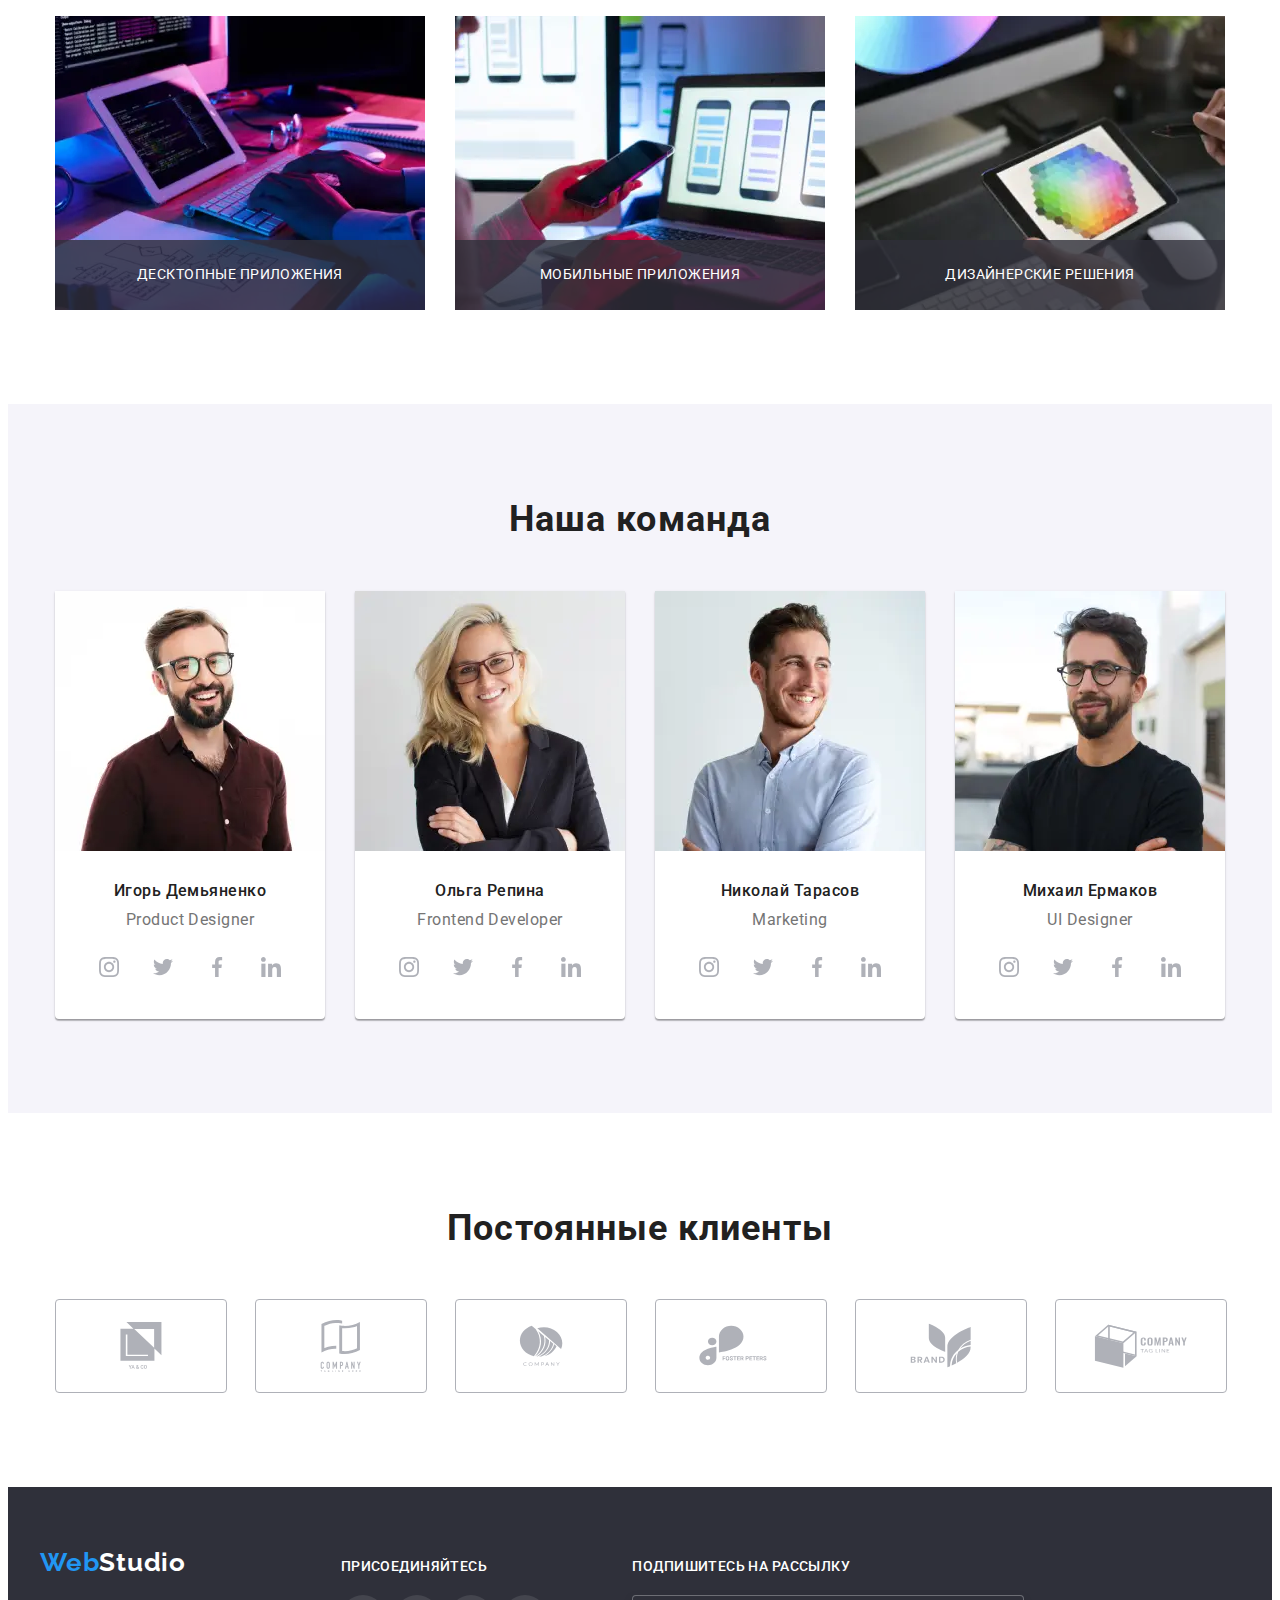
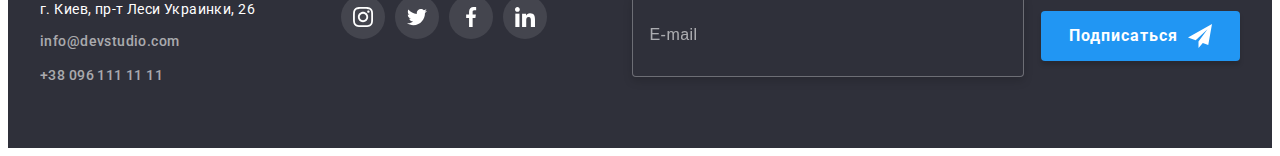
==== commit 800f7fc9: "Испарвляет ошибки" ====
--- a/index.html
+++ b/index.html
@@ -54,7 +54,7 @@
 
         <!-- Mobile menu section -->
         <div class="mobile-menu" data-menu>
-            <div class="container mobile-menu__container">
+            <div class="mobile-menu__container">
                 <button type="button" class="mobile-menu__close-btn" data-menu-close>
                     <svg class="mobile-menu__icon-close">
                         <use href="./images/icons.svg/symbol-defs.svg#close-mobl-menu"></use>
@@ -71,7 +71,7 @@
 
                 <ul class="mobile-menu__contacts list">
                     <li class="mobile-menu__contacts-item ">
-                        <a href="tel:+380961111111" class="mobile-menu__contacts-link link">+38 096 111 11 11</a>
+                        <a href="tel:+380961111111" class="mobile-menu__contacts-link mobile-menu__phone-color link">+38 096 111 11 11</a>
                     </li>
                     <li class="mobile-menu__contacts-item mobile-menu__email">
                         <a href="mailto:info@devstudio.com"
@@ -81,13 +81,13 @@
 
                 <ul class="mobile-menu__social-list list">
                     <li class="mobile-menu__social-item">
-                        <a href="" class="mobile-menu__social-links mobile-menu__instagram link">Instagram</a>
+                        <a href="" class="mobile-menu__social-links mobile-menu__after link">Instagram</a>
                     </li>
                     <li class="mobile-menu__social-item">
-                        <a href="" class="mobile-menu__social-links mobile-menu__twitter link ">Twitter</a>
+                        <a href="" class="mobile-menu__social-links mobile-menu__after link ">Twitter</a>
                     </li>
                     <li class="mobile-menu__social-item">
-                        <a href="" class="mobile-menu__social-links mobile-menu__facebook link">Facebook</a>
+                        <a href="" class="mobile-menu__social-links mobile-menu__after link">Facebook</a>
                     </li>
                     <li class="mobile-menu__social-item">
                         <a href="" class="mobile-menu__social-links link">Linkedin</a>
--- a/css/main.min.css
+++ b/css/main.min.css
@@ -1 +1 @@
-:root{--primary-font: "Roboto", sans-serif;--secondary-font: "Raleway", sans-serif;--main-font-size: 14px;--secondary-font-size: 16px;--primary-text-color: #212121;--secondary-text-color: #757575;--h1-button-text-color: #ffffff;--accent-color: #2196f3;--background-color: #e5e5e5;--hero-footer-background: #2f303a;--radio-button-section-background: #f5f4fa;--border-color: #eeeeee;--icon-color: #afb1b8;--footer-contact-link-color: rgba(255, 255, 255, 0.6);--logo-top-color: #000000;--header-border-color: #ececec;--button-shadow: 0px 4px 4px rgba(0, 0, 0, 0.15);--transition-cubic: cubic-bezier(0.4, 0, 0.2, 1)}.visually-hidden{position:absolute !important;clip:rect(1px 1px 1px 1px);clip:rect(1px, 1px, 1px, 1px);padding:0 !important;border:0 !important;height:1px !important;width:1px !important;overflow:hidden}h1,h2,h3,h4,h5,h6,p{margin-top:0;margin-bottom:0}ul,ol{margin-bottom:0;margin-top:0;padding-left:0}img{display:block;max-width:100%;height:auto}.list{list-style-type:none}.link{text-decoration:none}body{font-family:var(--primary-font);font-size:var(--main-font-size);color:var(--background-color)}.flex-component{display:flex;align-items:center;justify-content:center}.margins-right:not(:last-child){margin-right:30px}.container{padding-left:15px;padding-right:15px}@media screen and (min-width: 480px){.container{width:480px;margin:0 auto}}@media screen and (min-width: 768px){.container{width:768px}}@media screen and (min-width: 1200px){.container{width:1200px}}.section{padding-top:60px;padding-bottom:60px}@media screen and (min-width: 1200px){.section{padding-top:94px;padding-bottom:94px}}.backdrop{position:fixed;left:0px;top:0px;width:100vw;height:100vh;background:rgba(0,0,0,.2);z-index:100;transition:opacity 250ms var(--transition-cubic),visibility 250ms var(--transition-cubic)}.backdrop.is-hidden{opacity:0;visibility:hidden;pointer-events:none}.logo{font-size:24px;line-height:1.17;font-weight:700;font-family:var(--secondary-font);letter-spacing:.03em;color:var(--accent-color)}@media screen and (min-width: 1200px){.logo{font-size:26px;line-height:1.19;font-weight:700}}.mobile-menu{position:fixed;top:0;left:0;width:100vw;height:100vw;overflow:auto;background-color:var(--h1-button-text-color);padding:48px 83px 48px 40px;opacity:0;visibility:hidden;pointer-events:none}.mobile-menu__close-btn{position:absolute;top:10px;right:15px;width:40px;height:40px;border:none;background-color:transparent;padding:11px}.mobile-menu__close-btn:hover,.mobile-menu__close-btn:focus{fill:var(--logo-top-color)}.mobile-menu.is-open{opacity:1;visibility:visible;pointer-events:auto;z-index:100;width:100vw;height:100%}.mobile-menu__icon-close{width:18px;height:18px}.mobile-menu__link{font-weight:500;font-size:40px;line-height:1.17;letter-spacing:.02rem;color:var(--primary-text-color);text-decoration:none}.mobile-menu__link:hover,.mobile-menu__link:focus{color:var(--accent-color)}.mobile-menu__link-current{font-weight:500;font-size:40px;line-height:1.17;letter-spacing:.02rem;color:var(--accent-color)}.mobile-menu__item:not(:last-child){margin-bottom:33px}.mobile-menu__contacts{margin-top:302px}.mobile-menu__contacts-link{font-weight:500;font-size:34px;line-height:1.17;letter-spacing:.02rem;color:var(--secondary-text-color)}.mobile-menu__contacts-link:hover,.mobile-menu__contacts-link:focus{color:var(--accent-color)}.mobile-menu__email{margin-top:32px}.mobile-menu__email{font-size:24px;line-height:1.16;letter-spacing:.02rem;margin-bottom:64px;color:var(--secondary-text-color)}.mobile-menu__social-list{display:flex}.mobile-menu__social-item:not(:last-child){margin-right:20px}.mobile-menu__social-item:not(:last-child) :not(:last-child):after{position:absolute;content:"yyy";width:22px;border:1px solid rgba(33,33,33,.2);transform:rotate(90deg)}.mobile-menu__social-links{position:relative;font-weight:500;font-size:18px;line-height:1.22;letter-spacing:.02rem;text-decoration:none;color:var(--accent-color)}.mobile-menu__social-links::after{position:absolute;content:"";width:22px;top:10px;border:1px solid rgba(33,33,33,.2);transform:rotate(90deg)}@media screen and (min-width: 768px){.mobile-menu{display:none}}.buttons{font-family:inherit;font-size:var(--secondary-font-size);border-radius:4px;transition:color 250ms var(--transition-cubic)}.buttons:hover,.buttons:focus{color:var(--accent-color)}.modal-btn{font-size:16px;line-height:1.94;font-weight:700;font-weight:bold;line-height:1.88;letter-spacing:.06em;padding:10px 32px;border-radius:4px;color:var(--h1-button-text-color);background:var(--accent-color);box-shadow:var(--button-shadow);border:none}.modal-btn:hover{cursor:pointer}.contact-form{display:flex;flex-direction:column;padding:40px}.contact-form__title{font-size:20px;line-height:1.5;font-weight:700;text-align:center;letter-spacing:.03em;color:var(--primary-text-color)}@media screen and (min-width: 1200px){.contact-form__title{font-size:20px;line-height:1.15;font-weight:700}}.contact-form__label{font-size:12px;line-height:1.17;font-weight:400;letter-spacing:.01em;margin-top:10px;color:var(--secondary-text-color)}.contact-form__input-wrapper{position:relative;display:block;margin-top:4px}.contact-form__input{width:100%;height:40px;padding-left:42px;border:1px solid rgba(33,33,33,.2);border-radius:4px}.contact-form .contact-form__input:focus{border:1px solid var(--accent-color);outline:none}.contact-form__icon{position:absolute;display:block;top:50%;left:12px;width:18px;height:18px;fill:var(--primary-text-color);transform:translateY(-50%)}.contact-form__input:focus+.contact-form__icon{fill:var(--accent-color)}.contact-form__textarea{width:100%;height:120px;padding:12px 16px;margin-top:4px;border:1px solid rgba(33,33,33,.2);border-radius:4px;resize:none}.contact-form__textarea:focus{border:1px solid var(--accent-color);outline:none}.contact-form__textarea:focus::-moz-placeholder{line-height:1.14;letter-spacing:.01em;color:rgba(117,117,117,.5)}.contact-form__textarea:focus:-ms-input-placeholder{line-height:1.14;letter-spacing:.01em;color:rgba(117,117,117,.5)}.contact-form__textarea:focus::placeholder{line-height:1.14;letter-spacing:.01em;color:rgba(117,117,117,.5)}.contact-form__checkbox-policy{position:relative;display:flex;font-size:12px;line-height:1.17;letter-spacing:.03em;margin-top:20px;margin-left:0;color:var(--secondary-text-color);cursor:pointer}@media screen and (min-width: 1200px){.contact-form__checkbox-policy{justify-content:center;align-items:center;font-size:14px;line-height:1.7}}.contact-form__checkbox-icon{width:16px;height:15px;margin-right:7px;fill:var(--primary-text-color);transition:fill 250ms var(--transition-cubic)}.contact-form__checkbox-policy:hover .contact-form__checkbox-icon{fill:var(--accent-color)}.contact-form__checkbox-icon-check{position:absolute;width:16px;height:15px;left:0;opacity:0;fill:var(--h1-button-text-color);transition:opacity 250ms var(--transition-cubic)}@media screen and (min-width: 1200px){.contact-form__checkbox-icon-check{left:16px}}.contact-form__checkbox-input:checked~.contact-form__checkbox-icon-check{fill:var(--accent-color);opacity:1;outline-color:var(--accent-color)}.contact-form__checkbox-policy-link{font-size:12px;line-height:1.17;letter-spacing:.03em;-webkit-text-decoration-line:underline;text-decoration-line:underline;color:var(--accent-color)}@media screen and (min-width: 1200px){.contact-form__checkbox-policy-link{line-height:1.7}}.contact-form__button{align-self:center;margin-top:30px}.modal{position:absolute;top:50%;left:50%;width:100%;height:100%;transform:translate(-50%, -50%);background-color:var(--h1-button-text-color);box-shadow:0px 1px 3px rgba(0,0,0,.12),0px 1px 1px rgba(0,0,0,.14),0px 2px 1px rgba(0,0,0,.2);border-radius:4px}@media screen and (min-width: 480px){.modal{width:450px;height:609px}}@media screen and (min-width: 1200px){.modal{width:528px;height:581px}}.modal__close{position:absolute;top:8px;right:8px;width:30px;height:30px;border-radius:50%;background-color:transparent;cursor:pointer;border:1px solid rgba(0,0,0,.1);transition:fill 250ms var(--transition-cubic)}.modal__close:hover,.modal__close:focus{fill:var(--accent-color)}.contacts__list{margin-top:8px}@media screen and (min-width: 1200px){.contacts__list:not(:last-child){margin-right:30px}}@media screen and (min-width: 1200px){.contacts__list{margin-top:0}}.contacts__link{font-size:14px;line-height:1.14;font-weight:500;transition:color 250ms var(--transition-cubic),fill 250ms var(--transition-cubic)}.contacts__link:hover,.contacts__link:focus{color:var(--accent-color)}@media screen and (min-width: 1200px){.contacts__footer-margin-top{margin-top:10px}}.social-list__item{display:flex;justify-content:space-between;align-items:center}.social-list__item:not(:last-child){margin-right:10px}.social-list__link{width:44px;height:44px;border-radius:50%;transition:background-color 250ms var(--transition-cubic)}.social-list__link:hover,.social-list__link:focus{background-color:var(--accent-color)}.social-list__icon{width:20px;height:20px;fill:var(--icon-color);transition:fill 250ms var(--transition-cubic)}.social-list__link:hover .social-list__icon,.social-list__link:focus .social-list__icon{fill:var(--h1-button-text-color)}.title{font-size:28px;line-height:1.18;font-weight:700;letter-spacing:.03em;text-align:center}.title_color{color:var(--primary-text-color)}@media screen and (min-width: 1200px){.desktop-title{font-size:36px;line-height:1.17;font-weight:700}}.mailing-form{display:flex;align-items:center;margin-top:20px;position:relative}@media screen and (max-width: 1199px){.mailing-form{flex-direction:column}}.mailing-form__input{width:450px;padding:15px 16px;color:var(--h1-button-text-color);background-color:var(--hero-footer-background);border:1px solid rgba(255,255,255,.3);filter:drop-shadow(0px 4px 4px rgba(0, 0, 0, 0.15));border-radius:4px}.mailing-form__input::-moz-placeholder{font-size:16px;line-height:1.25;font-weight:400;letter-spacing:.03em;color:rgba(255,255,255,.6)}.mailing-form__input:-ms-input-placeholder{font-size:16px;line-height:1.25;font-weight:400;letter-spacing:.03em;color:rgba(255,255,255,.6)}.mailing-form__input::placeholder{font-size:16px;line-height:1.25;font-weight:400;letter-spacing:.03em;color:rgba(255,255,255,.6)}@media screen and (min-width: 1200px){.mailing-form__input{width:358px;height:50px}}@media screen and (min-width: 1200px){.mailing-form__input{margin-right:12px}}.mailing-form__button{padding:10px 28px}@media screen and (max-width: 1199px){.mailing-form__button{margin-top:20px}}.mailing-form__icon{width:24px;height:24px;margin-left:10px;fill:var(--h1-button-text-color)}.header{border-bottom:1px solid var(--header-border-color);background-color:var(--h1-button-text-color)}.header__mobile-menu-btn{width:40px;height:40px;background-color:transparent;border:none;padding:12px 8px}@media screen and (min-width: 768px){.header__mobile-menu-btn{display:none}}.header__mobile-menu-icon{width:20px;height:16px;fill:var(--logo-top-color)}.header__mobile-menu-icon:hover,.header__mobile-menu-icon:focus{fill:var(--accent-text-color)}@media screen and (max-width: 767px){.header__container{justify-content:space-between;padding-top:10px;padding-bottom:10px}}.header__nav{display:flex;align-items:center}.header__logo_color{color:var(--logo-top-color)}.header__logo_margin_right{margin-right:88px}@media screen and (min-width: 1200px){.header__logo_margin_right{margin-right:93px}}.header__contacts-link{letter-spacing:.02em;color:var(--secondary-text-color)}@media(min-width: 768px)and (max-width: 1199px){.header__contacts-link{font-size:12px;line-height:1.17}}@media screen and (max-width: 767px){.menu{display:none}}@media screen and (min-width: 767px){.menu{margin-right:84px}}@media screen and (min-width: 1200px){.menu{margin-right:305px}}.menu__item:not(:last-child){margin-right:50px}.menu__item .link.current{color:var(--accent-color)}.menu__link{position:relative;display:block;font-weight:500;line-height:1.14;letter-spacing:.02em;padding:32px 0;color:var(--primary-text-color);transition:color 250ms var(--transition-cubic)}.menu__link:hover,.menu__link:focus{color:var(--accent-color)}.menu__link.current::after{content:"";position:absolute;display:block;width:100%;height:4px;margin-top:28px;background-color:var(--accent-color);border-radius:2px}.header__contacts{display:none}@media screen and (min-width: 768px){.header__contacts{display:block}}@media screen and (min-width: 1200px){.header__contacts{display:flex;justify-content:center;align-items:center}}.contacts__icon{margin-right:8px;fill:currentColor}@media screen and (min-width: 1200px){.contacts__icon{margin-right:10px}}.contacts__icon-email_size{width:14px;height:10px}@media screen and (min-width: 1200px){.contacts__icon-email_size{width:16px;height:12px}}.contacts__icon-tel_size{width:10px;height:14px}@media screen and (min-width: 1200px){.contacts__icon-tel_size{width:10px;height:16px}}.contacts__link:hover .contacts__icon,.contacts__link:focus .contacts__icon{fill:var(--accent-color)}.hero{background:var(--hero-footer-background)}.hero__container{flex-direction:column}.hero-background{width:100%;min-width:280px;height:400px;margin-left:auto;margin-right:auto;padding-top:118px;padding-bottom:118px;background-image:linear-gradient(rgba(47, 48, 58, 0.4), rgba(47, 48, 58, 0.4)),url(../images/hero-bg/hero-image-mob.jpg);background-repeat:no-repeat;background-position:center;background-size:cover}@media(min-device-pixel-ratio: 2),(-webkit-min-device-pixel-ratio: 2),(min-resolution: 192dpi),(min-resolution: 2dppx){.hero-background{background-image:linear-gradient(HeroBackgroundGradient, rgba(47, 48, 58, 0.4)),url(../images/hero-bg/hero-image-mob@2x.jpg)}}@media screen and (min-width: 768px){.hero-background{background-image:linear-gradient(HeroBackgroundGradient, rgba(47, 48, 58, 0.4)),url(../images/hero-bg/hero-image-tablet.jpg);height:400px}}@media(min-device-pixel-ratio: 2)and (min-width: 768px),(-webkit-min-device-pixel-ratio: 2)and (min-width: 768px),(min-resolution: 192dpi)and (min-width: 768px),(min-resolution: 2dppx)and (min-width: 768px){.hero-background{background-image:linear-gradient(HeroBackgroundGradient, rgba(47, 48, 58, 0.4)),url(../images/hero-bg/hero-image-tablet@2x.jpg)}}@media screen and (min-width: 1200px){.hero-background{background-image:linear-gradient(HeroBackgroundGradient, rgba(47, 48, 58, 0.4)),url(../images/hero-bg/hero-image-desktop.jpg);height:600px;max-width:1600px;padding-top:200px;padding-bottom:200px}}@media(min-device-pixel-ratio: 2)and (min-width: 1200px),(-webkit-min-device-pixel-ratio: 2)and (min-width: 1200px),(min-resolution: 192dpi)and (min-width: 1200px),(min-resolution: 2dppx)and (min-width: 1200px){.hero-background{background-image:linear-gradient(HeroBackgroundGradient, rgba(47, 48, 58, 0.4)),url(../images/hero-bg/hero-image-desktop@2x.jpg)}}.hero__title{font-size:26px;line-height:1.62;font-weight:900;text-align:center;letter-spacing:.06em;text-transform:uppercase;color:var(--h1-button-text-color)}@media screen and (min-width: 1200px){.hero__title{font-size:44px;line-height:1.36;font-weight:900;width:696px;margin:0 auto}}.hero__modal-btn_margin_top{margin-top:30px}.advantages__list{display:flex;flex-wrap:wrap}@media screen and (min-width: 768px){.advantages__list{margin-right:-30px;margin-bottom:-30px}}@media screen and (max-width: 767px){.advantages__item:not(:last-child){margin-bottom:30px}}@media screen and (min-width: 768px){.advantages__item{margin-right:30px;margin-bottom:30px}}@media screen and (min-width: 768px){.advantages__item{flex-wrap:wrap;flex-basis:calc((100% - 60px) / 2)}}@media screen and (min-width: 1200px){.advantages__item{flex-basis:calc((100% - 120px) / 4)}}.advantages__icon-box{height:120px;background:var(--radio-button-section-background);border-radius:4px}@media screen and (min-width: 480px){.advantages__icon-box{width:450px;height:120px}}@media screen and (min-width: 768px){.advantages__icon-box{width:354px;height:120px}}@media screen and (min-width: 1200px){.advantages__icon-box{width:270px;height:120px}}.advantages__icon{width:70px;height:70px}.advantages__suptitle{margin-top:30px;font-size:var(--main-font-size);line-height:1.14;letter-spacing:.03em;text-transform:uppercase}@media screen and (max-width: 767px){.advantages__suptitle{text-align:center}}.advantages__text{line-height:1.7;letter-spacing:.03em;margin-top:10px;color:var(--secondary-text-color)}@media screen and (max-width: 1199px){.task{display:none !important}}.task_padding_bottom{padding-bottom:94px}.task__list{display:flex;flex-wrap:wrap;justify-content:center;margin-left:auto;margin-right:auto;margin-top:50px}.task__item{position:relative;width:370px;z-index:-1}.task__thumb{position:absolute;width:100%;height:70px;bottom:0;background-color:rgba(47,48,58,.8)}.task__thumb-description{line-height:1.14;letter-spacing:.03em;text-transform:uppercase;color:var(--h1-button-text-color)}.team{background:var(--radio-button-section-background)}.team__title_margin_botom{margin-bottom:30px}@media screen and (min-width: 1200px){.team__title_margin_botom{margin-bottom:50px}}.team__list{flex-wrap:wrap;margin-left:-30px;margin-top:-30px}.team__item{width:450px;margin-left:30px;margin-top:30px;background-color:var(--h1-button-text-color);box-shadow:0px 1px 3px rgba(0,0,0,.12),0px 1px 1px rgba(0,0,0,.14),0px 2px 1px rgba(0,0,0,.2);border-radius:0px 0px 4px 4px}@media screen and (min-width: 768px){.team__item{width:354px}}@media screen and (min-width: 1200px){.team__item{width:270px}}.team__card-description-box{padding-top:30px;padding-bottom:30px}@media screen and (max-width: 1199px){.team__card-description-box{padding-bottom:24px}}.team__text{font-size:var(--secondary-font-size);line-height:1.19;text-align:center;letter-spacing:.03em}.team__suptitle{font-weight:500}.team__description{margin-top:10px;color:var(--secondary-text-color)}.team__social-list_margin{margin-top:16px}.team__picture-size{width:450px}.clients__list_margin{margin-top:30px}@media screen and (min-width: 1200px){.clients__list_margin{margin-top:50px}}.clients__list{display:grid;grid-template-columns:repeat(1, 100%);gap:30px;justify-content:center;align-items:center}@media screen and (min-width: 480px){.clients__list{display:grid;grid-template-columns:repeat(2, 210px);gap:30px}}@media screen and (min-width: 768px){.clients__list{grid-template-columns:repeat(3, 226px)}}@media screen and (min-width: 1200px){.clients__list{grid-template-columns:repeat(6, 170px)}}@media screen and (max-width: 479px){.clients__item{display:flex;justify-content:center}}.clients__link{width:100%;height:92px;border:1px solid var(--icon-color);border-radius:4px;transition:border-color 250ms var(--transition-cubic)}@media screen and (min-width: 1200px){.clients__link{width:170px}}.clients__link:hover,.clients__link:focus{border-color:var(--accent-color)}.clients__icon{width:100%;fill:var(--icon-color);transition:fill 250ms var(--transition-cubic)}.clients__link:hover .clients__icon,.clients__link:focus .clients__icon{fill:var(--accent-color)}.footer{padding-top:60px;padding-bottom:60px;background:var(--hero-footer-background)}@media screen and (max-width: 480px){.footer{width:480px}}.footer__container{display:block;margin-left:auto;margin-right:auto}@media screen and (max-width: 767px){.footer__container{width:450px;flex-direction:column;align-items:center}}@media screen and (min-width: 768px){.footer__container{display:flex;flex-wrap:wrap;justify-content:center;align-items:baseline;padding-left:76px;padding-right:76px}}@media screen and (min-width: 1200px){.footer__container{flex-wrap:nowrap}}@media(min-width: 768px)and (max-width: 1199px){.footer__logo{margin-right:165px}}.footer__logo_color{color:var(--h1-button-text-color)}@media screen and (max-width: 1199px){.footer__address-section{text-align:center}}.footer__address-box{margin-top:20px;margin-right:0;font-style:normal}@media screen and (min-width: 768px){.footer__address-box{margin-right:165px;margin-bottom:60px}}@media screen and (min-width: 1200px){.footer__address-box{margin-bottom:0}}.footer__address-list{margin-top:8px}@media screen and (min-width: 1200px){.footer__address-list{margin-top:9px}}.footer__address-text{line-height:1.7;letter-spacing:.03em;color:var(--h1-button-text-color)}.footer__contact-links{line-height:1.7;letter-spacing:.03em;color:var(--footer-contact-link-color)}.footer__social-list_margins{margin-top:20px}@media screen and (min-width: 1200px){.footer__social-list_margins{margin-right:93px}}.footer__social-link_bgcolor{background-color:rgba(255,255,255,.1)}.footer__social-icon_color{fill:var(--h1-button-text-color)}.footer__box-text{font-weight:500;line-height:1.14;letter-spacing:.03em;text-transform:uppercase;color:var(--h1-button-text-color)}@media screen and (max-width: 1199px){.footer__box-text{text-align:center}}@media screen and (max-width: 767px){.footer__box-text{text-align:center;margin-top:60px}}@media screen and (max-width: 480px){.portfolio{width:100%}}.portfolio__box{display:flex;flex-direction:column}.portfolio__radio-buttons-list{display:flex;flex-wrap:wrap}@media screen and (min-width: 768px){.portfolio__radio-buttons-list{justify-content:center}}.portfolio__radio-buttons-item:not(:last-child){margin-right:8px}.portfolio__radio-buttons-item:nth-of-type(n + 4){margin-top:15px}@media screen and (min-width: 768px){.portfolio__radio-buttons-item{justify-content:center}.portfolio__radio-buttons-item:nth-of-type(n + 4){margin-top:0px}}.portfolio__buttons{cursor:pointer;line-height:1.63;padding:6px 22px;background:var(--radio-button-section-background);border:none;color:var(--primary-text-color);transition:color 250ms var(--transition-cubic),background-color 250ms var(--transition-cubic),box-shadow 250ms var(--transition-cubic)}.portfolio__buttons:hover,.portfolio__buttons:focus{background-color:var(--accent-color);color:var(--h1-button-text-color);box-shadow:0px 3px 1px rgba(0,0,0,.1),0px 1px 2px rgba(0,0,0,.08),0px 2px 2px rgba(0,0,0,.12);border-radius:4px}.portfolio__card-list{display:flex;flex-wrap:wrap;margin-top:40px}@media screen and (min-width: 768px){.portfolio__card-list{flex-basis:calc((100% - 45px) / 2);margin-top:30px}}@media screen and (min-width: 1200px){.portfolio__card-list{flex-basis:calc((100% - 60px) / 3);margin-top:50px}}.portfolio__card-item{position:relative;width:450px;margin-right:0;transition:box-shadow 250ms var(--transition-cubic),background-color 250ms var(--transition-cubic)}.portfolio__card-item:not(:last-child){margin-bottom:30px}@media screen and (min-width: 768px){.portfolio__card-item{width:354px;margin-right:30px}}@media screen and (min-width: 1200px){.portfolio__card-item{width:370px}}@media(min-width: 767px)and (max-width: 1200px){.portfolio__card-item:nth-child(2n){margin-right:0}}@media screen and (min-width: 1200px){.portfolio__card-item:nth-child(3n){margin-right:0}}@media(min-width: 767px)and (max-width: 1200px){.portfolio__card-item:nth-last-child(-n+1){margin-bottom:0}}@media screen and (min-width: 1200px){.portfolio__card-item:nth-last-child(-n+3){margin-bottom:0}}.portfolio__card-item:hover,.portfolio__card-item:focus{background-color:var(--h1-button-text-color);box-shadow:0px 1px 1px rgba(0,0,0,.12),0px 4px 4px rgba(0,0,0,.06),1px 4px 6px rgba(0,0,0,.16)}@media screen and (max-width: 767px){.portfolio__image{width:450px}}.portfolio__card-link{height:100%;display:flex;flex-direction:column}.portfolio__img-wrapper{position:relative;overflow:hidden}.portfolio__overlay{position:absolute;top:0;bottom:0;width:100%;height:294px;font-size:18px;line-height:1.56;letter-spacing:.03em;padding:63px 24px;overflow:auto;margin-top:0;margin-bottom:0;color:var(--h1-button-text-color);background-color:rgba(33,150,243,.9);transform:translateY(100%);transition:transform 250ms var(--transition-cubic)}.portfolio__card-link:hover .portfolio__overlay,.portfolio__card-link:focus .portfolio__overlay{transform:translateY(0%)}.portfolio__card-description-box{flex-grow:1;padding:20px 24px;border:1px solid var(--border-color);border-top:none}.portfolio__card-title{font-size:18px;line-height:2;font-weight:700;letter-spacing:.06em;color:var(--primary-text-color)}.portfolio__card-text{margin-top:4px;font-size:var(--secondary-font-size);line-height:1.87;letter-spacing:.03em;color:var(--secondary-text-color)}/*# sourceMappingURL=main.min.css.map */+:root{--primary-font: "Roboto", sans-serif;--secondary-font: "Raleway", sans-serif;--main-font-size: 14px;--secondary-font-size: 16px;--primary-text-color: #212121;--secondary-text-color: #757575;--h1-button-text-color: #ffffff;--accent-color: #2196f3;--background-color: #e5e5e5;--hero-footer-background: #2f303a;--radio-button-section-background: #f5f4fa;--border-color: #eeeeee;--icon-color: #afb1b8;--footer-contact-link-color: rgba(255, 255, 255, 0.6);--logo-top-color: #000000;--header-border-color: #ececec;--button-shadow: 0px 4px 4px rgba(0, 0, 0, 0.15);--transition-cubic: cubic-bezier(0.4, 0, 0.2, 1)}.visually-hidden{position:absolute !important;clip:rect(1px 1px 1px 1px);clip:rect(1px, 1px, 1px, 1px);padding:0 !important;border:0 !important;height:1px !important;width:1px !important;overflow:hidden}h1,h2,h3,h4,h5,h6,p{margin-top:0;margin-bottom:0}ul,ol{margin-bottom:0;margin-top:0;padding-left:0}img{display:block;max-width:100%;height:auto}.list{list-style-type:none}.link{text-decoration:none}body{font-family:var(--primary-font);font-size:var(--main-font-size);color:var(--background-color)}.flex-component{display:flex;align-items:center;justify-content:center}.margins-right:not(:last-child){margin-right:30px}.container{padding-left:15px;padding-right:15px}@media screen and (min-width: 480px){.container{width:480px;margin:0 auto}}@media screen and (min-width: 768px){.container{width:768px}}@media screen and (min-width: 1200px){.container{width:1200px}}.section{padding-top:60px;padding-bottom:60px}@media screen and (min-width: 1200px){.section{padding-top:94px;padding-bottom:94px}}.backdrop{position:fixed;left:0px;top:0px;width:100vw;height:100vh;background:rgba(0,0,0,.2);z-index:100;transition:opacity 250ms var(--transition-cubic),visibility 250ms var(--transition-cubic)}.backdrop.is-hidden{opacity:0;visibility:hidden;pointer-events:none}.logo{font-size:24px;line-height:1.17;font-weight:700;font-family:var(--secondary-font);letter-spacing:.03em;color:var(--accent-color)}@media screen and (min-width: 1200px){.logo{font-size:26px;line-height:1.19;font-weight:700}}.mobile-menu{position:fixed;top:0;left:0;width:100vw;height:100vw;overflow:auto;background-color:var(--h1-button-text-color);padding:40px 0 48px 40px;opacity:0;visibility:hidden;pointer-events:none}@media screen and (min-width: 768px){.mobile-menu{display:none}}.mobile-menu__close-btn{position:absolute;top:10px;right:15px;width:40px;height:40px;border:none;background-color:transparent;padding:11px}.mobile-menu__close-btn:hover,.mobile-menu__close-btn:focus{fill:var(--logo-top-color)}.mobile-menu__close-btn.is-open{opacity:1;visibility:visible;pointer-events:auto;z-index:100}.mobile-menu__close-btn__icon-close{width:18px;height:18px}.mobile-menu__close-btn__link{font-weight:500;font-size:40px;line-height:1.17;letter-spacing:.02rem;color:var(--primary-text-color);text-decoration:none}.mobile-menu__close-btn__link:hover,.mobile-menu__close-btn__link:focus{color:var(--accent-color)}.mobile-menu__close-btn__link-current{font-weight:500;font-size:40px;line-height:1.17;letter-spacing:.02rem;color:var(--accent-color)}.mobile-menu__close-btn__item:not(:last-child){margin-bottom:33px}.mobile-menu__close-btn__contacts{margin-top:302px}.mobile-menu__close-btn__contacts-link{font-weight:500;letter-spacing:.02rem}.mobile-menu__close-btn .mobile-menu__phone-color{font-size:34px;line-height:1.17;color:var(--accent-color)}.mobile-menu__close-btn__email{font-size:24px;line-height:1.16;margin-top:32px;margin-bottom:64px;color:var(--secondary-text-color)}.mobile-menu__close-btn__social-list{display:flex}.mobile-menu__close-btn__social-item:not(:last-child){margin-right:20px}.mobile-menu__close-btn__social-links{position:relative;font-weight:500;font-size:18px;line-height:1.22;letter-spacing:.02rem;text-decoration:none;color:var(--accent-color)}.mobile-menu__after::after{position:absolute;content:"";width:22px;top:10px;border:1px solid rgba(33,33,33,.2);transform:rotate(90deg)}.buttons{font-family:inherit;font-size:var(--secondary-font-size);border-radius:4px;transition:color 250ms var(--transition-cubic)}.buttons:hover,.buttons:focus{color:var(--accent-color)}.modal-btn{font-size:16px;line-height:1.94;font-weight:700;font-weight:bold;line-height:1.88;letter-spacing:.06em;padding:10px 32px;border-radius:4px;color:var(--h1-button-text-color);background:var(--accent-color);box-shadow:var(--button-shadow);border:none}.modal-btn:hover{cursor:pointer}.contact-form{display:flex;flex-direction:column;padding:40px}.contact-form__title{font-size:20px;line-height:1.5;font-weight:700;text-align:center;letter-spacing:.03em;color:var(--primary-text-color)}@media screen and (min-width: 1200px){.contact-form__title{font-size:20px;line-height:1.15;font-weight:700}}.contact-form__label{font-size:12px;line-height:1.17;font-weight:400;letter-spacing:.01em;margin-top:10px;color:var(--secondary-text-color)}.contact-form__input-wrapper{position:relative;display:block;margin-top:4px}.contact-form__input{width:100%;height:40px;padding-left:42px;border:1px solid rgba(33,33,33,.2);border-radius:4px}.contact-form .contact-form__input:focus{border:1px solid var(--accent-color);outline:none}.contact-form__icon{position:absolute;display:block;top:50%;left:12px;width:18px;height:18px;fill:var(--primary-text-color);transform:translateY(-50%)}.contact-form__input:focus+.contact-form__icon{fill:var(--accent-color)}.contact-form__textarea{width:100%;height:120px;padding:12px 16px;margin-top:4px;border:1px solid rgba(33,33,33,.2);border-radius:4px;resize:none}.contact-form__textarea:focus{border:1px solid var(--accent-color);outline:none}.contact-form__textarea:focus::-moz-placeholder{line-height:1.14;letter-spacing:.01em;color:rgba(117,117,117,.5)}.contact-form__textarea:focus:-ms-input-placeholder{line-height:1.14;letter-spacing:.01em;color:rgba(117,117,117,.5)}.contact-form__textarea:focus::placeholder{line-height:1.14;letter-spacing:.01em;color:rgba(117,117,117,.5)}.contact-form__checkbox-policy{position:relative;display:flex;font-size:12px;line-height:1.17;letter-spacing:.03em;margin-top:20px;margin-left:0;color:var(--secondary-text-color);cursor:pointer}@media screen and (min-width: 1200px){.contact-form__checkbox-policy{justify-content:center;align-items:center;font-size:14px;line-height:1.7}}.contact-form__checkbox-icon{width:16px;height:15px;margin-right:7px;fill:var(--primary-text-color);transition:fill 250ms var(--transition-cubic)}.contact-form__checkbox-policy:hover .contact-form__checkbox-icon{fill:var(--accent-color)}.contact-form__checkbox-icon-check{position:absolute;width:16px;height:15px;left:0;opacity:0;fill:var(--h1-button-text-color);transition:opacity 250ms var(--transition-cubic)}@media screen and (min-width: 1200px){.contact-form__checkbox-icon-check{left:16px}}.contact-form__checkbox-input:checked~.contact-form__checkbox-icon-check{fill:var(--accent-color);opacity:1;outline-color:var(--accent-color)}.contact-form__checkbox-policy-link{font-size:12px;line-height:1.17;letter-spacing:.03em;-webkit-text-decoration-line:underline;text-decoration-line:underline;color:var(--accent-color)}@media screen and (min-width: 1200px){.contact-form__checkbox-policy-link{line-height:1.7}}.contact-form__button{align-self:center;margin-top:30px}.modal{position:absolute;top:50%;left:50%;width:100%;height:100%;transform:translate(-50%, -50%);background-color:var(--h1-button-text-color);box-shadow:0px 1px 3px rgba(0,0,0,.12),0px 1px 1px rgba(0,0,0,.14),0px 2px 1px rgba(0,0,0,.2);border-radius:4px}@media screen and (min-width: 480px){.modal{width:450px;height:609px}}@media screen and (min-width: 1200px){.modal{width:528px;height:581px}}.modal__close{position:absolute;top:8px;right:8px;width:30px;height:30px;border-radius:50%;background-color:transparent;cursor:pointer;border:1px solid rgba(0,0,0,.1);transition:fill 250ms var(--transition-cubic)}.modal__close:hover,.modal__close:focus{fill:var(--accent-color)}.contacts__list{margin-top:8px}@media screen and (min-width: 1200px){.contacts__list:not(:last-child){margin-right:30px}}@media screen and (min-width: 1200px){.contacts__list{margin-top:0}}.contacts__link{font-size:14px;line-height:1.14;font-weight:500;transition:color 250ms var(--transition-cubic),fill 250ms var(--transition-cubic)}.contacts__link:hover,.contacts__link:focus{color:var(--accent-color)}@media screen and (min-width: 1200px){.contacts__footer-margin-top{margin-top:10px}}.social-list__item{display:flex;justify-content:space-between;align-items:center}.social-list__item:not(:last-child){margin-right:10px}.social-list__link{width:44px;height:44px;border-radius:50%;transition:background-color 250ms var(--transition-cubic)}.social-list__link:hover,.social-list__link:focus{background-color:var(--accent-color)}.social-list__icon{width:20px;height:20px;fill:var(--icon-color);transition:fill 250ms var(--transition-cubic)}.social-list__link:hover .social-list__icon,.social-list__link:focus .social-list__icon{fill:var(--h1-button-text-color)}.title{font-size:28px;line-height:1.18;font-weight:700;letter-spacing:.03em;text-align:center}.title_color{color:var(--primary-text-color)}@media screen and (min-width: 1200px){.desktop-title{font-size:36px;line-height:1.17;font-weight:700}}.mailing-form{display:flex;align-items:center;margin-top:20px;position:relative}@media screen and (max-width: 1199px){.mailing-form{flex-direction:column}}.mailing-form__input{width:450px;padding:15px 16px;color:var(--h1-button-text-color);background-color:var(--hero-footer-background);border:1px solid rgba(255,255,255,.3);filter:drop-shadow(0px 4px 4px rgba(0, 0, 0, 0.15));border-radius:4px}.mailing-form__input::-moz-placeholder{font-size:16px;line-height:1.25;font-weight:400;letter-spacing:.03em;color:rgba(255,255,255,.6)}.mailing-form__input:-ms-input-placeholder{font-size:16px;line-height:1.25;font-weight:400;letter-spacing:.03em;color:rgba(255,255,255,.6)}.mailing-form__input::placeholder{font-size:16px;line-height:1.25;font-weight:400;letter-spacing:.03em;color:rgba(255,255,255,.6)}@media screen and (min-width: 1200px){.mailing-form__input{width:358px;height:50px}}@media screen and (min-width: 1200px){.mailing-form__input{margin-right:17px}}.mailing-form__button{padding:10px 28px}@media screen and (max-width: 1199px){.mailing-form__button{margin-top:20px}}.mailing-form__icon{width:24px;height:24px;margin-left:10px;fill:var(--h1-button-text-color)}.header{border-bottom:1px solid var(--header-border-color);background-color:var(--h1-button-text-color)}.header__mobile-menu-btn{width:40px;height:40px;background-color:transparent;border:none;padding:12px 8px}@media screen and (min-width: 768px){.header__mobile-menu-btn{display:none}}.header__mobile-menu-icon{width:20px;height:16px;fill:var(--logo-top-color)}.header__mobile-menu-icon:hover,.header__mobile-menu-icon:focus{fill:var(--accent-text-color)}@media screen and (max-width: 767px){.header__container{justify-content:space-between;padding-top:10px;padding-bottom:10px}}.header__nav{display:flex;align-items:center}.header__logo_color{color:var(--logo-top-color)}.header__logo_margin_right{margin-right:88px}@media screen and (min-width: 1200px){.header__logo_margin_right{margin-right:93px}}.header__contacts-link{display:flex;letter-spacing:.02em;color:var(--secondary-text-color)}@media(min-width: 768px)and (max-width: 1199px){.header__contacts-link{font-size:12px;line-height:1.17}}@media screen and (max-width: 767px){.menu{display:none}}@media screen and (min-width: 767px){.menu{margin-right:84px}}@media screen and (min-width: 1200px){.menu{margin-right:305px}}.menu__item:not(:last-child){margin-right:50px}.menu__item .link.current{color:var(--accent-color)}.menu__link{position:relative;display:block;font-weight:500;line-height:1.14;letter-spacing:.02em;padding:32px 0;color:var(--primary-text-color);transition:color 250ms var(--transition-cubic)}.menu__link:hover,.menu__link:focus{color:var(--accent-color)}.menu__link.current::after{content:"";position:absolute;display:block;width:100%;height:4px;margin-top:28px;background-color:var(--accent-color);border-radius:2px}.header__contacts{display:none}@media screen and (min-width: 768px){.header__contacts{display:block}}@media screen and (min-width: 1200px){.header__contacts{display:flex;justify-content:center;align-items:center}}.contacts__icon{margin-right:8px;fill:currentColor}@media screen and (min-width: 1200px){.contacts__icon{margin-right:10px}}.contacts__icon-email_size{width:14px;height:10px}@media screen and (min-width: 1200px){.contacts__icon-email_size{width:16px;height:12px}}.contacts__icon-tel_size{width:10px;height:14px}@media screen and (min-width: 1200px){.contacts__icon-tel_size{width:10px;height:16px}}.contacts__link:hover .contacts__icon,.contacts__link:focus .contacts__icon{fill:var(--accent-color)}.hero{background:var(--hero-footer-background)}.hero__container{flex-direction:column}.hero-background{width:100%;min-width:280px;height:400px;margin-left:auto;margin-right:auto;padding-top:118px;padding-bottom:118px;background-image:linear-gradient(rgba(47, 48, 58, 0.4), rgba(47, 48, 58, 0.4)),url(../images/hero-bg/hero-image-mob.jpg);background-repeat:no-repeat;background-position:center;background-size:cover}@media(min-device-pixel-ratio: 2),(-webkit-min-device-pixel-ratio: 2),(min-resolution: 192dpi),(min-resolution: 2dppx){.hero-background{background-image:linear-gradient(rgba(47, 48, 58, 0.4), rgba(47, 48, 58, 0.4)),url(../images/hero-bg/hero-image-mob@2x.jpg)}}@media screen and (min-width: 768px){.hero-background{background-image:linear-gradient(rgba(47, 48, 58, 0.4), rgba(47, 48, 58, 0.4)),url(../images/hero-bg/hero-image-tablet.jpg);height:400px}}@media(min-device-pixel-ratio: 2)and (min-width: 768px),(-webkit-min-device-pixel-ratio: 2)and (min-width: 768px),(min-resolution: 192dpi)and (min-width: 768px),(min-resolution: 2dppx)and (min-width: 768px){.hero-background{background-image:linear-gradient(rgba(47, 48, 58, 0.4), rgba(47, 48, 58, 0.4)),url(../images/hero-bg/hero-image-tablet@2x.jpg)}}@media screen and (min-width: 1200px){.hero-background{background-image:linear-gradient(rgba(47, 48, 58, 0.4), rgba(47, 48, 58, 0.4)),url(../images/hero-bg/hero-image-desktop.jpg);height:600px;max-width:1600px;padding-top:200px;padding-bottom:200px}}@media(min-device-pixel-ratio: 2)and (min-width: 1200px),(-webkit-min-device-pixel-ratio: 2)and (min-width: 1200px),(min-resolution: 192dpi)and (min-width: 1200px),(min-resolution: 2dppx)and (min-width: 1200px){.hero-background{background-image:linear-gradient(rgba(47, 48, 58, 0.4), rgba(47, 48, 58, 0.4)),url(../images/hero-bg/hero-image-desktop@2x.jpg)}}.hero__title{font-size:26px;line-height:1.62;font-weight:900;text-align:center;letter-spacing:.06em;text-transform:uppercase;color:var(--h1-button-text-color)}@media screen and (min-width: 1200px){.hero__title{font-size:44px;line-height:1.36;font-weight:900;width:696px;margin:0 auto}}.hero__modal-btn_margin_top{margin-top:30px}.advantages__list{display:flex;flex-wrap:wrap}@media screen and (min-width: 768px){.advantages__list{margin-right:-30px;margin-bottom:-30px}}@media screen and (max-width: 767px){.advantages__item:not(:last-child){margin-bottom:30px}}@media screen and (min-width: 768px){.advantages__item{margin-right:30px;margin-bottom:30px}}@media screen and (min-width: 768px){.advantages__item{flex-wrap:wrap;flex-basis:calc((100% - 60px) / 2)}}@media screen and (min-width: 1200px){.advantages__item{flex-basis:calc((100% - 120px) / 4)}}.advantages__icon-box{height:120px;background:var(--radio-button-section-background);border-radius:4px}@media screen and (min-width: 480px){.advantages__icon-box{width:450px;height:120px}}@media screen and (min-width: 768px){.advantages__icon-box{width:354px;height:120px}}@media screen and (min-width: 1200px){.advantages__icon-box{width:270px;height:120px}}.advantages__icon{width:70px;height:70px}.advantages__suptitle{margin-top:30px;font-size:var(--main-font-size);line-height:1.14;letter-spacing:.03em;text-transform:uppercase}@media screen and (max-width: 767px){.advantages__suptitle{text-align:center}}.advantages__text{line-height:1.7;letter-spacing:.03em;margin-top:10px;color:var(--secondary-text-color)}@media screen and (max-width: 1199px){.task{display:none !important}}.task_padding_bottom{padding-bottom:94px}.task__list{display:flex;flex-wrap:wrap;justify-content:center;margin-left:auto;margin-right:auto;margin-top:50px}.task__item{position:relative;width:370px;z-index:-1}.task__thumb{position:absolute;width:100%;height:70px;bottom:0;background-color:rgba(47,48,58,.8)}.task__thumb-description{line-height:1.14;letter-spacing:.03em;text-transform:uppercase;color:var(--h1-button-text-color)}.team{background:var(--radio-button-section-background)}.team__title_margin_botom{margin-bottom:30px}@media screen and (min-width: 1200px){.team__title_margin_botom{margin-bottom:50px}}.team__list{flex-wrap:wrap;margin-left:-30px;margin-top:-30px}.team__item{width:450px;margin-left:30px;margin-top:30px;background-color:var(--h1-button-text-color);box-shadow:0px 1px 3px rgba(0,0,0,.12),0px 1px 1px rgba(0,0,0,.14),0px 2px 1px rgba(0,0,0,.2);border-radius:0px 0px 4px 4px}@media screen and (min-width: 768px){.team__item{width:354px}}@media screen and (min-width: 1200px){.team__item{width:270px}}.team__card-description-box{padding-top:30px;padding-bottom:30px}@media screen and (max-width: 1199px){.team__card-description-box{padding-bottom:24px}}.team__text{font-size:var(--secondary-font-size);line-height:1.19;text-align:center;letter-spacing:.03em}.team__suptitle{font-weight:500}.team__description{margin-top:10px;color:var(--secondary-text-color)}.team__social-list_margin{margin-top:16px}.team__picture-size{width:450px}.clients__list_margin{margin-top:30px}@media screen and (min-width: 1200px){.clients__list_margin{margin-top:50px}}.clients__list{display:grid;grid-template-columns:repeat(1, 100%);gap:30px;justify-content:center;align-items:center}@media screen and (min-width: 480px){.clients__list{display:grid;grid-template-columns:repeat(2, 210px);gap:30px}}@media screen and (min-width: 768px){.clients__list{grid-template-columns:repeat(3, 226px)}}@media screen and (min-width: 1200px){.clients__list{grid-template-columns:repeat(6, 170px)}}@media screen and (max-width: 479px){.clients__item{display:flex;justify-content:center}}.clients__link{width:100%;height:92px;border:1px solid var(--icon-color);border-radius:4px;transition:border-color 250ms var(--transition-cubic)}@media screen and (min-width: 1200px){.clients__link{width:170px}}.clients__link:hover,.clients__link:focus{border-color:var(--accent-color)}.clients__icon{width:100%;fill:var(--icon-color);transition:fill 250ms var(--transition-cubic)}.clients__link:hover .clients__icon,.clients__link:focus .clients__icon{fill:var(--accent-color)}.footer{padding-top:60px;padding-bottom:60px;background:var(--hero-footer-background)}@media screen and (max-width: 480px){.footer{width:480px}}.footer__container{display:block;margin-left:auto;margin-right:auto}@media screen and (max-width: 767px){.footer__container{width:450px;flex-direction:column;align-items:center}}@media screen and (min-width: 768px){.footer__container{display:flex;flex-wrap:wrap;justify-content:center;align-items:baseline}}@media screen and (min-width: 1200px){.footer__container{flex-wrap:nowrap;justify-content:space-between}}.footer__logo_color{color:var(--h1-button-text-color)}@media screen and (max-width: 1199px){.footer__address-section{text-align:center}}@media(min-width: 768px)and (max-width: 1199px){.footer__address-section{margin-right:165px}}.footer__address-box{margin-top:20px;margin-right:0;font-style:normal}@media screen and (min-width: 768px){.footer__address-box{margin-bottom:60px}}@media screen and (min-width: 1200px){.footer__address-box{margin-bottom:0}}.footer__address-list{margin-top:8px}@media screen and (min-width: 1200px){.footer__address-list{margin-top:9px}}.footer__address-text{line-height:1.7;letter-spacing:.03em;color:var(--h1-button-text-color)}.footer__contact-links{line-height:1.7;letter-spacing:.03em;color:var(--footer-contact-link-color)}.footer__social-list_margins{margin-top:20px}.footer__social-link_bgcolor{background-color:rgba(255,255,255,.1)}.footer__social-icon_color{fill:var(--h1-button-text-color)}.footer__box-text{font-weight:500;line-height:1.14;letter-spacing:.03em;text-transform:uppercase;color:var(--h1-button-text-color)}@media screen and (max-width: 1199px){.footer__box-text{text-align:center}}@media screen and (max-width: 767px){.footer__box-text{text-align:center;margin-top:60px}}@media screen and (max-width: 480px){.portfolio{width:100%}}.portfolio__box{display:flex;flex-direction:column}.portfolio__radio-buttons-list{display:flex;flex-wrap:wrap}@media screen and (min-width: 768px){.portfolio__radio-buttons-list{justify-content:center}}.portfolio__radio-buttons-item:not(:last-child){margin-right:8px}.portfolio__radio-buttons-item:nth-of-type(n + 4){margin-top:15px}@media screen and (min-width: 768px){.portfolio__radio-buttons-item{justify-content:center}.portfolio__radio-buttons-item:nth-of-type(n + 4){margin-top:0px}}.portfolio__buttons{cursor:pointer;line-height:1.63;padding:6px 22px;background:var(--radio-button-section-background);border:none;color:var(--primary-text-color);transition:color 250ms var(--transition-cubic),background-color 250ms var(--transition-cubic),box-shadow 250ms var(--transition-cubic)}.portfolio__buttons:hover,.portfolio__buttons:focus{background-color:var(--accent-color);color:var(--h1-button-text-color);box-shadow:0px 3px 1px rgba(0,0,0,.1),0px 1px 2px rgba(0,0,0,.08),0px 2px 2px rgba(0,0,0,.12);border-radius:4px}.portfolio__card-list{display:flex;flex-wrap:wrap;margin-top:40px}@media screen and (min-width: 768px){.portfolio__card-list{flex-basis:calc((100% - 45px) / 2);margin-top:30px}}@media screen and (min-width: 1200px){.portfolio__card-list{flex-basis:calc((100% - 60px) / 3);margin-top:50px}}.portfolio__card-item{position:relative;width:450px;margin-right:0;transition:box-shadow 250ms var(--transition-cubic),background-color 250ms var(--transition-cubic)}.portfolio__card-item:not(:last-child){margin-bottom:30px}@media screen and (min-width: 768px){.portfolio__card-item{width:354px;margin-right:30px}}@media screen and (min-width: 1200px){.portfolio__card-item{width:370px}}@media(min-width: 767px)and (max-width: 1200px){.portfolio__card-item:nth-child(2n){margin-right:0}}@media screen and (min-width: 1200px){.portfolio__card-item:nth-child(3n){margin-right:0}}@media(min-width: 767px)and (max-width: 1200px){.portfolio__card-item:nth-last-child(-n+1){margin-bottom:0}}@media screen and (min-width: 1200px){.portfolio__card-item:nth-last-child(-n+3){margin-bottom:0}}.portfolio__card-item:hover,.portfolio__card-item:focus{background-color:var(--h1-button-text-color);box-shadow:0px 1px 1px rgba(0,0,0,.12),0px 4px 4px rgba(0,0,0,.06),1px 4px 6px rgba(0,0,0,.16)}@media screen and (max-width: 767px){.portfolio__image{width:450px}}.portfolio__card-link{height:100%;display:flex;flex-direction:column}.portfolio__img-wrapper{position:relative;overflow:hidden}.portfolio__overlay{position:absolute;top:0;bottom:0;width:100%;height:100%;font-size:18px;line-height:1.56;letter-spacing:.03em;padding:63px 24px;overflow:auto;margin-top:0;margin-bottom:0;color:var(--h1-button-text-color);background-color:rgba(33,150,243,.9);transform:translateY(100%);transition:transform 250ms var(--transition-cubic)}.portfolio__card-link:hover .portfolio__overlay,.portfolio__card-link:focus .portfolio__overlay{transform:translateY(0%)}.portfolio__card-description-box{flex-grow:1;padding:20px 24px;border:1px solid var(--border-color);border-top:none}.portfolio__card-title{font-size:18px;line-height:2;font-weight:700;letter-spacing:.06em;color:var(--primary-text-color)}.portfolio__card-text{margin-top:4px;font-size:var(--secondary-font-size);line-height:1.87;letter-spacing:.03em;color:var(--secondary-text-color)}/*# sourceMappingURL=main.min.css.map */